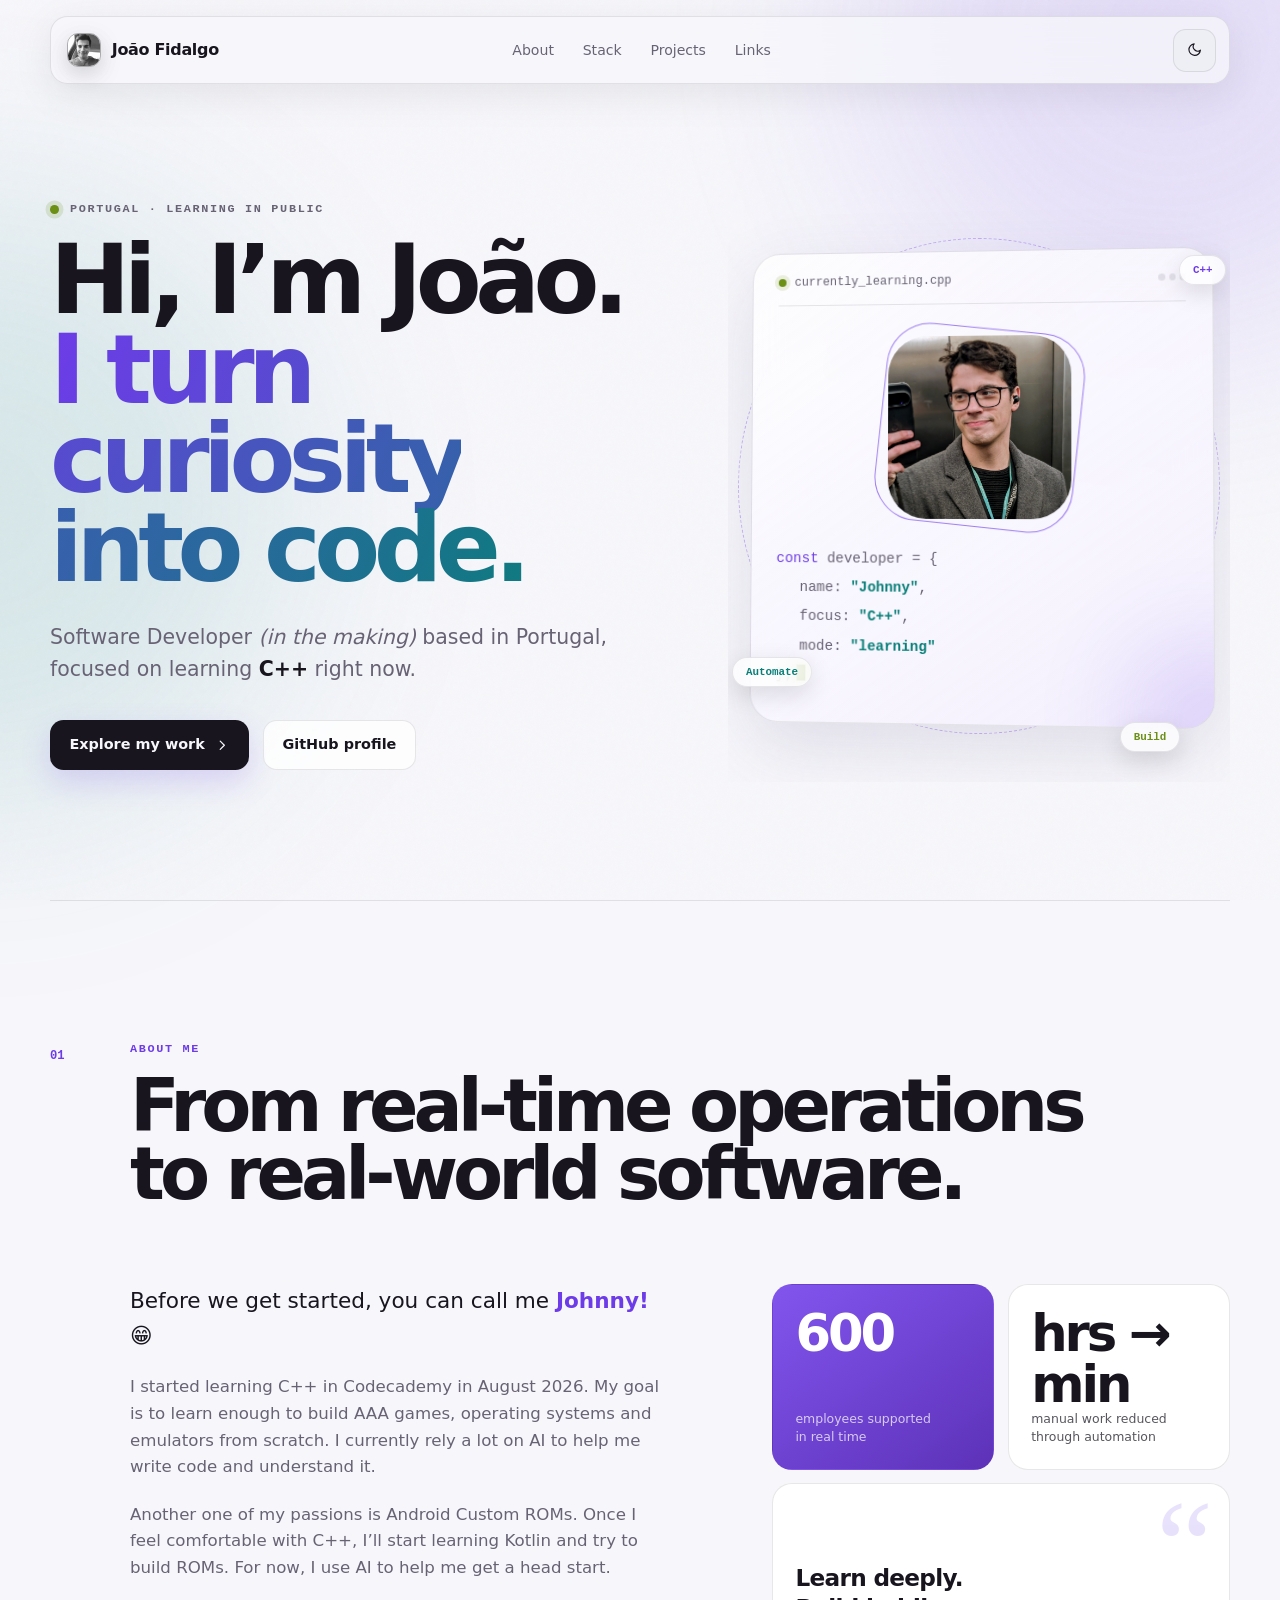
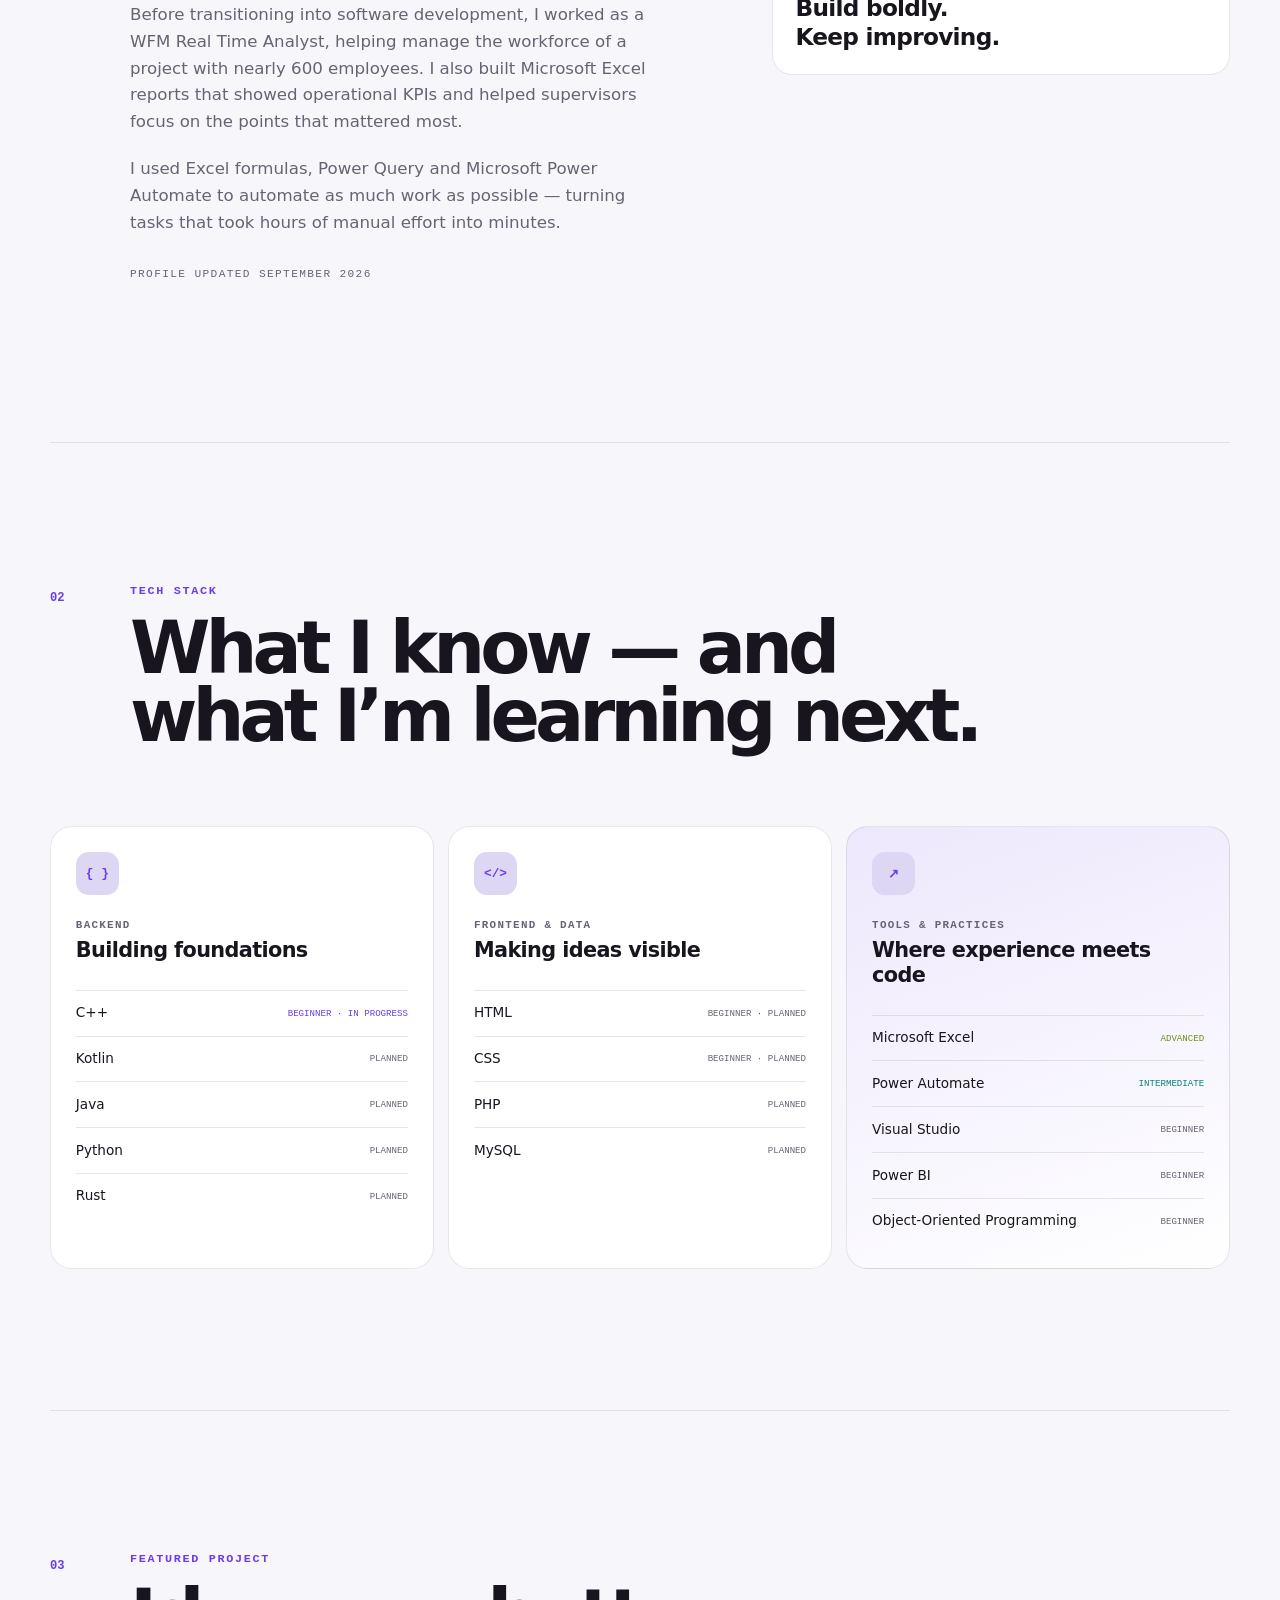
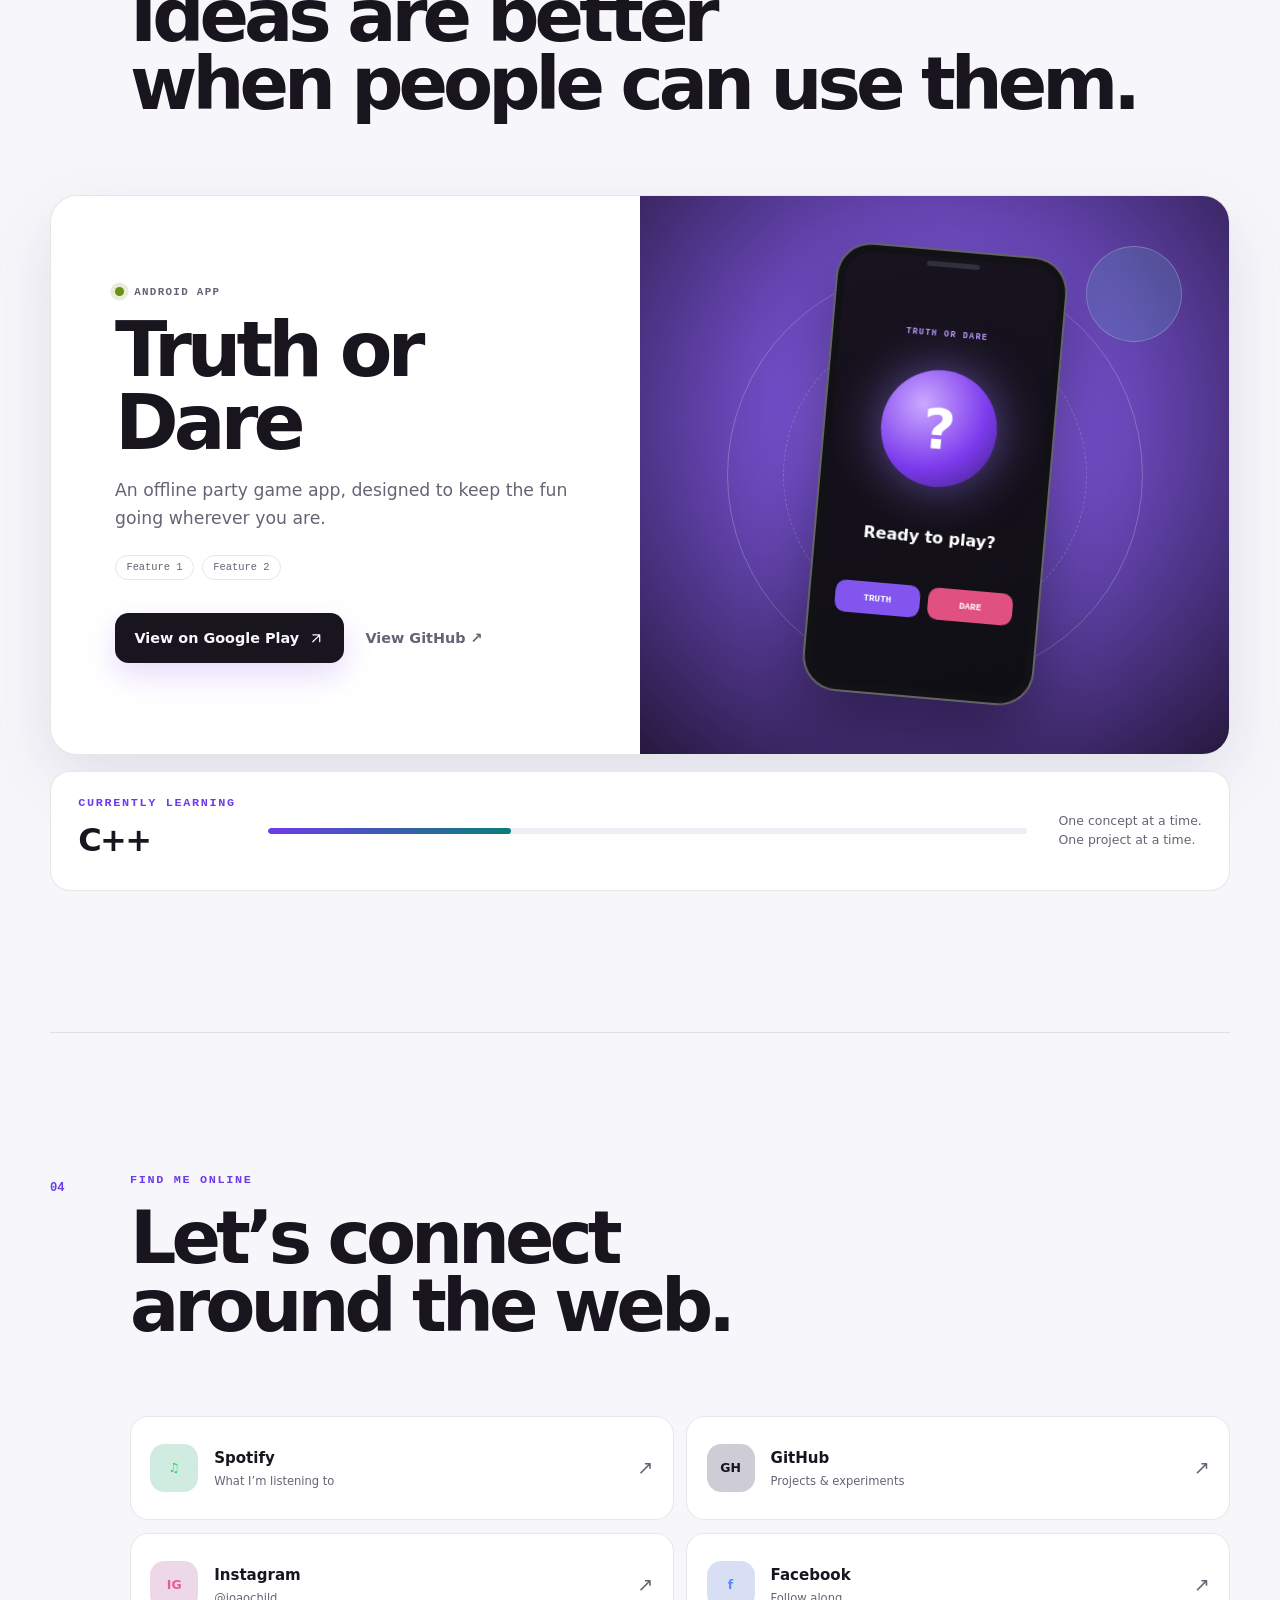
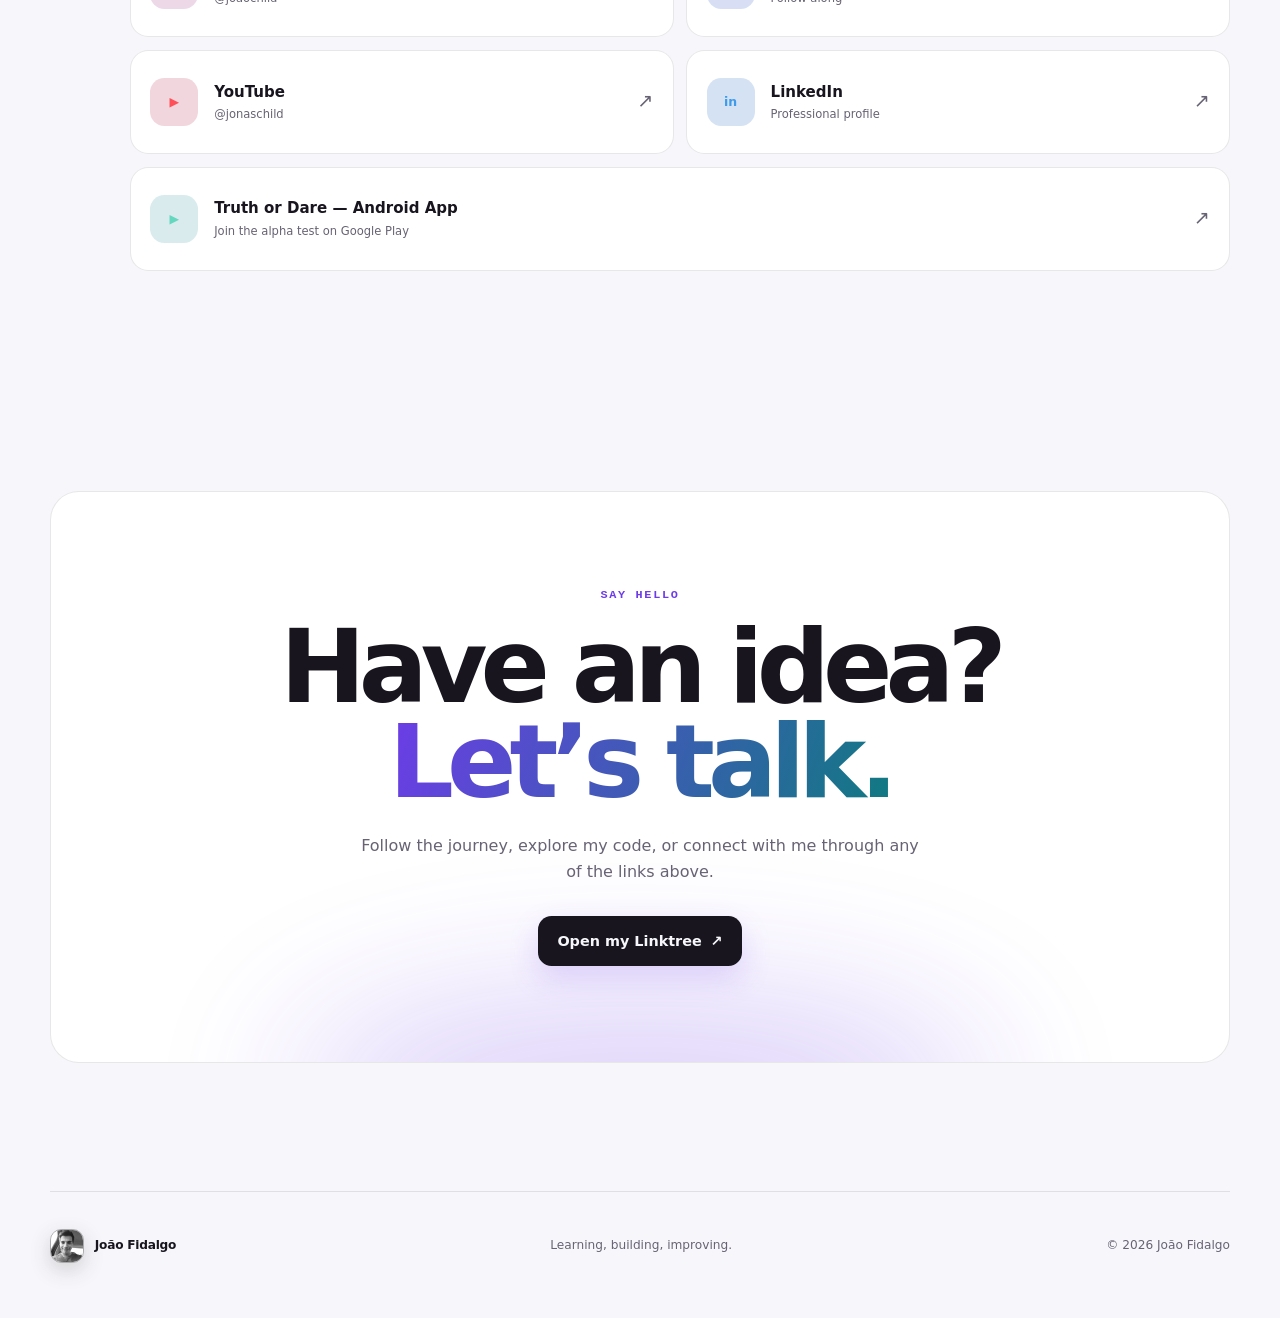
==== index.html @ 70b12945 "Compact mobile navigation and follow system theme" ====
<!doctype html>
<html lang="en" data-theme="dark">
  <head>
    <meta charset="UTF-8" />
    <meta name="viewport" content="width=device-width, initial-scale=1.0" />
    <meta
      name="description"
      content="João Fidalgo — software developer in the making, learning C++ and building useful things."
    />
    <meta name="theme-color" content="#09090b" />
    <meta name="google-site-verification" content="jlW7F2nG0PA_6Goma5nMSGPetw8M0CzWUiENeQ98ETY" />
    <title>João Fidalgo</title>
    <link rel="icon" type="image/png" href="website/assets/favicon-rounded.png" />
    <link rel="apple-touch-icon" href="website/assets/favicon-rounded.png" />
    <link rel="stylesheet" href="website/styles.css" />
    <script>
      (() => {
        const systemTheme = window.matchMedia("(prefers-color-scheme: light)").matches
          ? "light"
          : "dark";
        document.documentElement.dataset.theme = systemTheme;
      })();
    </script>
  </head>
  <body>
    <a class="skip-link" href="#main-content">Skip to content</a>
    <div class="ambient ambient-one" aria-hidden="true"></div>
    <div class="ambient ambient-two" aria-hidden="true"></div>
    <div class="noise" aria-hidden="true"></div>

    <header class="site-header">
      <a class="brand" href="#top" aria-label="João Fidalgo — home">
        <img class="brand-photo" src="website/assets/profile-bw.jpg" alt="" />
        <span class="brand-name">João Fidalgo</span>
      </a>

      <nav class="desktop-nav" aria-label="Primary navigation">
        <a href="#about">About</a>
        <a href="#stack">Stack</a>
        <a href="#projects">Projects</a>
        <a href="#links">Links</a>
      </nav>

      <button class="theme-toggle" type="button" aria-label="Switch to light mode" title="Change theme">
        <span class="sun" aria-hidden="true">
          <svg viewBox="0 0 24 24"><circle cx="12" cy="12" r="4"/><path d="M12 2v2m0 16v2M4.93 4.93l1.41 1.41m11.32 11.32 1.41 1.41M2 12h2m16 0h2M4.93 19.07l1.41-1.41M17.66 6.34l1.41-1.41"/></svg>
        </span>
        <span class="moon" aria-hidden="true">
          <svg viewBox="0 0 24 24"><path d="M21 12.8A9 9 0 1 1 11.2 3 7 7 0 0 0 21 12.8Z"/></svg>
        </span>
      </button>
    </header>

    <main id="main-content">
      <section class="hero" id="top">
        <div class="hero-copy reveal">
          <div class="eyebrow"><span></span> Portugal · Learning in public</div>
          <h1>
            Hi, I’m João.<br />
            <span class="gradient-text">I turn curiosity into code.</span>
          </h1>
          <p class="hero-lead">
            Software Developer <em>(in the making)</em> based in Portugal, focused on learning
            <strong>C++</strong> right now.
          </p>
          <div class="hero-actions">
            <a class="button primary" href="#projects">
              Explore my work
              <svg viewBox="0 0 24 24" aria-hidden="true"><path d="m9 18 6-6-6-6"/></svg>
            </a>
            <a class="button secondary" href="https://github.com/joaofidalgo1998" target="_blank" rel="noreferrer">
              GitHub profile
            </a>
          </div>
        </div>

        <div class="hero-visual reveal" aria-label="Developer profile card">
          <div class="orbit orbit-one" aria-hidden="true"></div>
          <div class="orbit orbit-two" aria-hidden="true"></div>
          <div class="profile-card">
            <div class="profile-card-top">
              <div class="status-dot"></div>
              <span>currently_learning.cpp</span>
              <div class="terminal-dots" aria-hidden="true"><i></i><i></i><i></i></div>
            </div>
            <div class="avatar-wrap">
              <img src="website/assets/profile-main.jpg" alt="João Fidalgo" />
              <span class="avatar-ring" aria-hidden="true"></span>
            </div>
            <p class="code-line"><span>const</span> developer = {</p>
            <p class="code-line indent">name: <strong>"Johnny"</strong>,</p>
            <p class="code-line indent">focus: <strong>"C++"</strong>,</p>
            <p class="code-line indent">mode: <strong>"learning"</strong></p>
            <p class="code-line">};<span class="caret"></span></p>
          </div>
          <div class="floating-tag tag-one">C++</div>
          <div class="floating-tag tag-two">Automate</div>
          <div class="floating-tag tag-three">Build</div>
        </div>
      </section>

      <section class="section about-section" id="about">
        <div class="section-heading reveal">
          <span class="section-number">01</span>
          <div>
            <p class="kicker">About me</p>
            <h2>From real-time operations<br />to real-world software.</h2>
          </div>
        </div>

        <div class="about-grid">
          <div class="about-copy reveal">
            <p class="intro">Before we get started, you can call me <strong>Johnny!</strong> 😁</p>
            <p>
              I started learning C++ in Codecademy in August 2026. My goal is to learn enough to
              build AAA games, operating systems and emulators from scratch. I currently rely a lot
              on AI to help me write code and understand it.
            </p>
            <p>
              Another one of my passions is Android Custom ROMs. Once I feel comfortable with C++,
              I’ll start learning Kotlin and try to build ROMs. For now, I use AI to help me get a
              head start.
            </p>
            <p>
              Before transitioning into software development, I worked as a WFM Real Time Analyst,
              helping manage the workforce of a project with nearly 600 employees. I also built
              Microsoft Excel reports that showed operational KPIs and helped supervisors focus on
              the points that mattered most.
            </p>
            <p>
              I used Excel formulas, Power Query and Microsoft Power Automate to automate as much
              work as possible — turning tasks that took hours of manual effort into minutes.
            </p>
            <p class="updated">Profile updated September 2026</p>
          </div>

          <div class="impact-panel reveal">
            <div class="impact-card accent-card">
              <span class="impact-value">600</span>
              <span class="impact-label">employees supported<br />in real time</span>
            </div>
            <div class="impact-card">
              <span class="impact-value">hrs → min</span>
              <span class="impact-label">manual work reduced<br />through automation</span>
            </div>
            <div class="quote-card">
              <span class="quote-mark">“</span>
              <p>Learn deeply.<br />Build boldly.<br />Keep improving.</p>
            </div>
          </div>
        </div>
      </section>

      <section class="section stack-section" id="stack">
        <div class="section-heading reveal">
          <span class="section-number">02</span>
          <div>
            <p class="kicker">Tech stack</p>
            <h2>What I know — and<br />what I’m learning next.</h2>
          </div>
        </div>

        <div class="stack-grid">
          <article class="stack-card reveal">
            <div class="stack-icon">{ }</div>
            <p class="stack-label">Backend</p>
            <h3>Building foundations</h3>
            <ul class="skill-list">
              <li><span>C++</span><small class="active">Beginner · In progress</small></li>
              <li><span>Kotlin</span><small>Planned</small></li>
              <li><span>Java</span><small>Planned</small></li>
              <li><span>Python</span><small>Planned</small></li>
              <li><span>Rust</span><small>Planned</small></li>
            </ul>
          </article>

          <article class="stack-card reveal">
            <div class="stack-icon">&lt;/&gt;</div>
            <p class="stack-label">Frontend & data</p>
            <h3>Making ideas visible</h3>
            <ul class="skill-list">
              <li><span>HTML</span><small>Beginner · Planned</small></li>
              <li><span>CSS</span><small>Beginner · Planned</small></li>
              <li><span>PHP</span><small>Planned</small></li>
              <li><span>MySQL</span><small>Planned</small></li>
            </ul>
          </article>

          <article class="stack-card reveal featured-stack">
            <div class="stack-icon">↗</div>
            <p class="stack-label">Tools & practices</p>
            <h3>Where experience meets code</h3>
            <ul class="skill-list">
              <li><span>Microsoft Excel</span><small class="advanced">Advanced</small></li>
              <li><span>Power Automate</span><small class="intermediate">Intermediate</small></li>
              <li><span>Visual Studio</span><small>Beginner</small></li>
              <li><span>Power BI</span><small>Beginner</small></li>
              <li><span>Object-Oriented Programming</span><small>Beginner</small></li>
            </ul>
          </article>
        </div>
      </section>

      <section class="section project-section" id="projects">
        <div class="section-heading reveal">
          <span class="section-number">03</span>
          <div>
            <p class="kicker">Featured project</p>
            <h2>Ideas are better<br />when people can use them.</h2>
          </div>
        </div>

        <article class="project-card reveal">
          <div class="project-copy">
            <div class="project-badge"><span></span> Android app</div>
            <h3>Truth or Dare</h3>
            <p class="project-description">An offline party game app, designed to keep the fun going wherever you are.</p>
            <ul class="project-features" aria-label="README feature placeholders">
              <li>Feature 1</li>
              <li>Feature 2</li>
            </ul>
            <div class="project-actions">
              <a class="button primary" href="https://play.google.com/store/apps/details?id=game.truthordare" target="_blank" rel="noreferrer">
                View on Google Play
                <svg viewBox="0 0 24 24" aria-hidden="true"><path d="M7 17 17 7M7 7h10v10"/></svg>
              </a>
              <a class="text-link" href="https://github.com/joaofidalgo1998" target="_blank" rel="noreferrer">View GitHub <span>↗</span></a>
            </div>
          </div>
          <div class="project-art" aria-hidden="true">
            <div class="phone">
              <div class="phone-speaker"></div>
              <div class="app-screen">
                <span class="mini-label">TRUTH OR DARE</span>
                <div class="game-orb">?</div>
                <p>Ready to play?</p>
                <div class="game-buttons"><i>TRUTH</i><i>DARE</i></div>
              </div>
            </div>
            <div class="shape shape-a"></div>
            <div class="shape shape-b"></div>
            <div class="shape shape-c"></div>
          </div>
        </article>

        <div class="learning-strip reveal">
          <div>
            <p class="kicker">Currently learning</p>
            <h3>C++</h3>
          </div>
          <div class="progress-track" aria-label="Learning journey in progress">
            <span></span>
          </div>
          <p>One concept at a time.<br />One project at a time.</p>
        </div>
      </section>

      <section class="section links-section" id="links">
        <div class="section-heading reveal">
          <span class="section-number">04</span>
          <div>
            <p class="kicker">Find me online</p>
            <h2>Let’s connect<br />around the web.</h2>
          </div>
        </div>

        <div class="links-grid">
          <a class="social-link spotify reveal" href="https://open.spotify.com/user/7u4cq5x7p428c4udt9wg0awwo?si=384454f782e24566" target="_blank" rel="noreferrer">
            <span class="social-icon">♫</span><span><strong>Spotify</strong><small>What I’m listening to</small></span><i>↗</i>
          </a>
          <a class="social-link github reveal" href="https://github.com/joaofidalgo1998" target="_blank" rel="noreferrer">
            <span class="social-icon">GH</span><span><strong>GitHub</strong><small>Projects & experiments</small></span><i>↗</i>
          </a>
          <a class="social-link instagram reveal" href="https://instagram.com/joaochild" target="_blank" rel="noreferrer">
            <span class="social-icon">IG</span><span><strong>Instagram</strong><small>@joaochild</small></span><i>↗</i>
          </a>
          <a class="social-link facebook reveal" href="https://facebook.com/joaochiId/" target="_blank" rel="noreferrer">
            <span class="social-icon">f</span><span><strong>Facebook</strong><small>Follow along</small></span><i>↗</i>
          </a>
          <a class="social-link youtube reveal" href="https://youtube.com/@jonaschild?sub_confirmation=1" target="_blank" rel="noreferrer">
            <span class="social-icon">▶</span><span><strong>YouTube</strong><small>@jonaschild</small></span><i>↗</i>
          </a>
          <a class="social-link linkedin reveal" href="https://linkedin.com/in/joaofidalgo1998" target="_blank" rel="noreferrer">
            <span class="social-icon">in</span><span><strong>LinkedIn</strong><small>Professional profile</small></span><i>↗</i>
          </a>
          <a class="social-link playstore reveal wide" href="https://play.google.com/apps/testing/game.truthordare" target="_blank" rel="noreferrer">
            <span class="social-icon">▶</span><span><strong>Truth or Dare — Android App</strong><small>Join the alpha test on Google Play</small></span><i>↗</i>
          </a>
        </div>
      </section>

      <section class="closing-section">
        <div class="closing-card reveal">
          <p class="kicker">Say hello</p>
          <h2>Have an idea?<br /><span class="gradient-text">Let’s talk.</span></h2>
          <p>Follow the journey, explore my code, or connect with me through any of the links above.</p>
          <a class="button primary" href="https://linktr.ee/joao.fidalgo" target="_blank" rel="noreferrer">Open my Linktree <span>↗</span></a>
        </div>
      </section>
    </main>

    <footer>
      <a class="brand footer-brand" href="#top">
        <img class="brand-photo" src="website/assets/profile-bw.jpg" alt="" />
        <span class="brand-name">João Fidalgo</span>
      </a>
      <p>Learning, building, improving.</p>
      <p>© <span id="year"></span> João Fidalgo</p>
    </footer>

    <script src="website/script.js"></script>
  </body>
</html>
---- website/styles.css ----
:root {
  color-scheme: dark;
  --bg: #09090b;
  --bg-raised: rgba(21, 21, 26, 0.74);
  --surface: #141419;
  --surface-strong: #1b1b22;
  --text: #f5f3ff;
  --muted: #a7a3b6;
  --line: rgba(255, 255, 255, 0.1);
  --purple: #9b7cff;
  --violet: #7c3aed;
  --cyan: #5eead4;
  --lime: #c7f36b;
  --shadow: 0 24px 70px rgba(0, 0, 0, 0.35);
  --header: rgba(9, 9, 11, 0.76);
}

[data-theme="light"] {
  color-scheme: light;
  --bg: #f7f7fb;
  --bg-raised: rgba(255, 255, 255, 0.78);
  --surface: #ffffff;
  --surface-strong: #eeeef5;
  --text: #18151f;
  --muted: #686374;
  --line: rgba(24, 21, 31, 0.1);
  --purple: #6d3ce8;
  --violet: #8255ee;
  --cyan: #087f78;
  --lime: #6c8f16;
  --shadow: 0 24px 70px rgba(70, 54, 110, 0.13);
  --header: rgba(247, 247, 251, 0.78);
}

* { box-sizing: border-box; }
html {
  width: 100%;
  max-width: 100%;
  overflow-x: hidden;
  overflow-x: clip;
  scroll-behavior: smooth;
  scroll-padding-top: 100px;
}
body {
  margin: 0;
  min-width: 280px;
  width: 100%;
  max-width: 100%;
  overflow-x: hidden;
  overflow-x: clip;
  position: relative;
  background: var(--bg);
  color: var(--text);
  font-family: Inter, ui-sans-serif, system-ui, -apple-system, BlinkMacSystemFont, "Segoe UI", sans-serif;
  line-height: 1.6;
  transition: background-color 300ms ease, color 300ms ease;
}

a { color: inherit; text-decoration: none; }
button, a { -webkit-tap-highlight-color: transparent; }
img { max-width: 100%; display: block; }
svg { width: 1.15em; fill: none; stroke: currentColor; stroke-width: 1.8; stroke-linecap: round; stroke-linejoin: round; }

.skip-link {
  position: fixed;
  z-index: 1000;
  left: 1rem;
  top: 1rem;
  transform: translateY(-160%);
  padding: .75rem 1rem;
  border-radius: .65rem;
  background: var(--text);
  color: var(--bg);
}
.skip-link:focus { transform: translateY(0); }

.noise {
  position: fixed;
  inset: 0;
  pointer-events: none;
  opacity: .025;
  z-index: -1;
  background-image: url("data:image/svg+xml,%3Csvg viewBox='0 0 180 180' xmlns='http://www.w3.org/2000/svg'%3E%3Cfilter id='n'%3E%3CfeTurbulence type='fractalNoise' baseFrequency='.9' numOctaves='4' stitchTiles='stitch'/%3E%3C/filter%3E%3Crect width='100%25' height='100%25' filter='url(%23n)' opacity='.9'/%3E%3C/svg%3E");
}

.ambient {
  position: fixed;
  z-index: -2;
  width: 38rem;
  height: 38rem;
  border-radius: 999px;
  filter: blur(115px);
  opacity: .13;
  pointer-events: none;
}
.ambient-one { top: -17rem; right: -12rem; background: var(--purple); }
.ambient-two { bottom: 10%; left: -20rem; background: var(--cyan); }

.site-header {
  position: fixed;
  z-index: 100;
  top: 1rem;
  left: 50%;
  width: min(calc(100% - 2rem), 1180px);
  transform: translateX(-50%);
  display: grid;
  grid-template-columns: 1fr auto 1fr;
  align-items: center;
  gap: 2rem;
  padding: .72rem .8rem .72rem 1rem;
  border: 1px solid var(--line);
  border-radius: 1.1rem;
  background: var(--header);
  box-shadow: 0 10px 40px rgba(0, 0, 0, .08);
  backdrop-filter: blur(18px);
  -webkit-backdrop-filter: blur(18px);
}

.brand { display: inline-flex; align-items: center; gap: .7rem; width: max-content; font-weight: 720; letter-spacing: -.02em; }
.brand-photo {
  display: block;
  width: 2.1rem;
  height: 2.1rem;
  flex: 0 0 auto;
  border: 1px solid color-mix(in srgb, var(--purple) 36%, var(--line));
  border-radius: .7rem;
  object-fit: cover;
  object-position: 50% 38%;
  filter: grayscale(1) contrast(1.06);
  box-shadow: 0 7px 20px rgba(124, 58, 237, .22);
}
.desktop-nav { display: flex; align-items: center; gap: .2rem; }
.desktop-nav a { padding: .55rem .8rem; color: var(--muted); font-size: .88rem; border-radius: .65rem; transition: 180ms ease; }
.desktop-nav a:hover, .desktop-nav a:focus-visible { color: var(--text); background: var(--surface-strong); outline: none; }

.theme-toggle {
  justify-self: end;
  position: relative;
  display: grid;
  width: 2.7rem;
  height: 2.7rem;
  padding: 0;
  place-items: center;
  overflow: hidden;
  border: 1px solid var(--line);
  border-radius: .8rem;
  background: var(--surface-strong);
  color: var(--text);
  cursor: pointer;
  transition: transform 180ms ease, background-color 250ms ease;
}
.theme-toggle:hover { transform: rotate(5deg) scale(1.04); }
.theme-toggle:focus-visible { outline: 3px solid color-mix(in srgb, var(--purple) 45%, transparent); outline-offset: 2px; }
.theme-toggle span { position: absolute; display: grid; place-items: center; transition: transform 380ms cubic-bezier(.2,.8,.2,1), opacity 250ms ease; }
.theme-toggle .sun { transform: translateY(0) rotate(0); opacity: 1; }
.theme-toggle .moon { transform: translateY(180%) rotate(-35deg); opacity: 0; }
[data-theme="light"] .theme-toggle .sun { transform: translateY(-180%) rotate(35deg); opacity: 0; }
[data-theme="light"] .theme-toggle .moon { transform: translateY(0) rotate(0); opacity: 1; }

main, footer { width: min(calc(100% - 2.25rem), 1180px); max-width: 100%; margin-inline: auto; }
.hero > *, .about-grid > *, .stack-grid > *, .project-card > *, .links-grid > * { min-width: 0; }
.hero {
  min-height: 100svh;
  display: grid;
  grid-template-columns: 1.08fr .92fr;
  align-items: center;
  gap: clamp(3rem, 7vw, 7rem);
  padding: 9.5rem 0 5rem;
}
.eyebrow, .kicker { text-transform: uppercase; font: 700 .74rem/1.2 ui-monospace, SFMono-Regular, Menlo, monospace; letter-spacing: .14em; }
.eyebrow { display: flex; align-items: center; gap: .7rem; color: var(--muted); margin-bottom: 1.25rem; }
.eyebrow span, .project-badge span { width: .55rem; height: .55rem; border-radius: 50%; background: var(--lime); box-shadow: 0 0 0 .28rem color-mix(in srgb, var(--lime) 16%, transparent); }
.hero h1, .section-heading h2, .closing-card h2 { margin: 0; font-size: clamp(3.2rem, 7.5vw, 6.8rem); line-height: .93; letter-spacing: -.068em; }
.gradient-text { background: linear-gradient(110deg, var(--purple), var(--cyan) 60%, var(--lime)); background-size: 180% 180%; -webkit-background-clip: text; background-clip: text; color: transparent; animation: gradient-shift 7s ease infinite; }
.hero-lead { max-width: 39rem; margin: 1.7rem 0 0; color: var(--muted); font-size: clamp(1.05rem, 1.6vw, 1.28rem); }
.hero-lead strong { color: var(--text); }
.hero-actions, .project-actions { display: flex; flex-wrap: wrap; align-items: center; gap: .85rem; margin-top: 2.1rem; }
.button { min-height: 3rem; display: inline-flex; align-items: center; justify-content: center; gap: .55rem; padding: .78rem 1.15rem; border: 1px solid transparent; border-radius: .85rem; font-weight: 720; font-size: .9rem; transition: transform 180ms ease, box-shadow 180ms ease, background-color 180ms ease; }
.button:hover { transform: translateY(-2px); }
.button.primary { background: var(--text); color: var(--bg); box-shadow: 0 12px 30px color-mix(in srgb, var(--purple) 18%, transparent); }
.button.secondary { background: var(--bg-raised); border-color: var(--line); }
.button:focus-visible, .social-link:focus-visible, .text-link:focus-visible { outline: 3px solid color-mix(in srgb, var(--purple) 48%, transparent); outline-offset: 3px; }

.hero-visual { position: relative; width: 100%; max-width: 100%; min-height: 37rem; display: grid; place-items: center; overflow: hidden; overflow: clip; perspective: 1000px; }
.profile-card { position: relative; z-index: 2; width: min(100%, 29rem); padding: 1.35rem 1.6rem 1.8rem; overflow: hidden; border: 1px solid var(--line); border-radius: 1.8rem; background: linear-gradient(145deg, var(--bg-raised), color-mix(in srgb, var(--surface) 92%, var(--purple) 8%)); box-shadow: var(--shadow); backdrop-filter: blur(18px); transform: rotateY(-4deg) rotateX(1.5deg); transition: transform 400ms ease; }
.hero-visual:hover .profile-card { transform: rotateY(0) rotateX(0) translateY(-5px); }
.profile-card::after { content: ""; position: absolute; width: 9rem; height: 9rem; right: -4rem; bottom: -4rem; border-radius: 50%; background: var(--purple); filter: blur(50px); opacity: .2; }
.profile-card-top { display: flex; align-items: center; gap: .55rem; padding-bottom: 1.05rem; border-bottom: 1px solid var(--line); color: var(--muted); font: .76rem ui-monospace, SFMono-Regular, Menlo, monospace; }
.status-dot { width: .5rem; height: .5rem; border-radius: 50%; background: var(--lime); box-shadow: 0 0 0 4px color-mix(in srgb, var(--lime) 14%, transparent); }
.terminal-dots { margin-left: auto; display: flex; gap: .25rem; }
.terminal-dots i { width: .4rem; height: .4rem; border-radius: 50%; background: var(--line); }
.avatar-wrap { position: relative; width: 11.5rem; margin: 2rem auto 1.8rem; }
.avatar-wrap img { width: 11.5rem; height: 11.5rem; border-radius: 2.45rem; object-fit: cover; object-position: 51% 31%; filter: saturate(.92) contrast(1.03); }
.avatar-ring { position: absolute; inset: -.5rem; border: 1px solid color-mix(in srgb, var(--purple) 65%, transparent); border-radius: 2.75rem; transform: rotate(6deg); }
.code-line { position: relative; z-index: 1; margin: .38rem 0; color: var(--muted); font: .9rem/1.6 ui-monospace, SFMono-Regular, Menlo, monospace; }
.code-line span { color: var(--purple); }
.code-line strong { color: var(--cyan); font-weight: 600; }
.code-line.indent { padding-left: 1.5rem; }
.caret { display: inline-block; width: .55rem; height: 1rem; margin-left: .25rem; vertical-align: -.16rem; background: var(--lime); animation: blink 1.1s steps(2) infinite; }
.orbit { position: absolute; border: 1px dashed color-mix(in srgb, var(--purple) 35%, transparent); border-radius: 50%; animation: spin 22s linear infinite; }
.orbit-one { width: 31rem; height: 31rem; max-width: 96%; }
.orbit-two { width: 23.5rem; height: 23.5rem; max-width: 76%; animation-direction: reverse; animation-duration: 16s; border-color: color-mix(in srgb, var(--cyan) 33%, transparent); }
.floating-tag { position: absolute; z-index: 3; padding: .5rem .78rem; border: 1px solid var(--line); border-radius: 999px; background: var(--bg-raised); box-shadow: 0 8px 25px rgba(0,0,0,.12); backdrop-filter: blur(12px); color: var(--muted); font: 700 .68rem ui-monospace, SFMono-Regular, Menlo, monospace; animation: float 5s ease-in-out infinite; }
.tag-one { top: 11%; right: .25rem; color: var(--purple); }
.tag-two { bottom: 16%; left: .25rem; animation-delay: -1.8s; color: var(--cyan); }
.tag-three { bottom: 5%; right: 10%; animation-delay: -3.2s; color: var(--lime); }

.section { padding: clamp(6rem, 11vw, 10rem) 0; border-top: 1px solid var(--line); }
.section-heading { display: grid; grid-template-columns: 4rem 1fr; gap: 1rem; margin-bottom: clamp(3rem, 6vw, 5rem); }
.section-number { color: var(--purple); font: 700 .76rem ui-monospace, SFMono-Regular, Menlo, monospace; padding-top: .45rem; }
.kicker { margin: 0 0 1rem; color: var(--purple); }
.section-heading h2 { font-size: clamp(2.7rem, 5.7vw, 5.4rem); }
.about-grid { display: grid; grid-template-columns: 1.15fr .85fr; gap: clamp(3rem, 8vw, 7rem); }
.about-copy { padding-left: 5rem; }
.about-copy p { margin: 0 0 1.3rem; color: var(--muted); font-size: 1.04rem; }
.about-copy .intro { color: var(--text); font-size: 1.35rem; }
.about-copy strong { color: var(--purple); }
.about-copy .updated { margin-top: 2rem; color: var(--muted); font: .7rem ui-monospace, SFMono-Regular, Menlo, monospace; text-transform: uppercase; letter-spacing: .12em; }
.impact-panel { display: grid; grid-template-columns: 1fr 1fr; align-content: start; gap: .85rem; }
.impact-card, .quote-card { min-height: 11rem; padding: 1.4rem; border: 1px solid var(--line); border-radius: 1.25rem; background: var(--surface); }
.impact-card { display: flex; flex-direction: column; justify-content: space-between; }
.impact-card.accent-card { background: linear-gradient(145deg, var(--violet), #5d32b8); color: white; border-color: transparent; }
.impact-value { font-size: clamp(2rem, 4vw, 3.5rem); line-height: 1; font-weight: 800; letter-spacing: -.06em; }
.impact-label { font-size: .78rem; line-height: 1.45; opacity: .72; }
.quote-card { grid-column: 1 / -1; min-height: 12rem; position: relative; overflow: hidden; display: flex; align-items: flex-end; }
.quote-mark { position: absolute; right: 1rem; top: -.8rem; font: 8rem Georgia, serif; color: var(--purple); opacity: .15; }
.quote-card p { margin: 0; font-size: 1.45rem; line-height: 1.28; font-weight: 720; letter-spacing: -.03em; }

.stack-grid { display: grid; grid-template-columns: repeat(3, 1fr); gap: .9rem; }
.stack-card { padding: 1.55rem; border: 1px solid var(--line); border-radius: 1.35rem; background: var(--surface); transition: transform 220ms ease, border-color 220ms ease; }
.stack-card:hover { transform: translateY(-6px); border-color: color-mix(in srgb, var(--purple) 60%, var(--line)); }
.stack-icon { display: grid; place-items: center; width: 2.7rem; height: 2.7rem; margin-bottom: 1.5rem; border-radius: .8rem; background: color-mix(in srgb, var(--purple) 13%, var(--surface-strong)); color: var(--purple); font: 800 .8rem ui-monospace, SFMono-Regular, Menlo, monospace; }
.stack-label { margin: 0 0 .4rem; color: var(--muted); font: 700 .68rem ui-monospace, SFMono-Regular, Menlo, monospace; text-transform: uppercase; letter-spacing: .12em; }
.stack-card h3 { margin: 0 0 1.7rem; font-size: 1.3rem; line-height: 1.2; letter-spacing: -.03em; }
.skill-list { list-style: none; padding: 0; margin: 0; }
.skill-list li { display: flex; justify-content: space-between; align-items: center; gap: .7rem; padding: .72rem 0; border-top: 1px solid var(--line); }
.skill-list span { font-size: .85rem; }
.skill-list small { color: var(--muted); font: .57rem ui-monospace, SFMono-Regular, Menlo, monospace; text-transform: uppercase; text-align: right; }
.skill-list small.active { color: var(--purple); }
.skill-list small.advanced { color: var(--lime); }
.skill-list small.intermediate { color: var(--cyan); }
.featured-stack { background: linear-gradient(160deg, color-mix(in srgb, var(--surface) 88%, var(--purple) 12%), var(--surface)); }

.project-card { display: grid; grid-template-columns: 1fr 1fr; min-height: 35rem; overflow: hidden; border: 1px solid var(--line); border-radius: 1.7rem; background: var(--surface); box-shadow: var(--shadow); }
.project-copy { padding: clamp(2rem, 5vw, 4.5rem); align-self: center; }
.project-badge { display: flex; align-items: center; gap: .65rem; color: var(--muted); font: 700 .68rem ui-monospace, SFMono-Regular, Menlo, monospace; text-transform: uppercase; letter-spacing: .12em; }
.project-copy h3 { margin: 1rem 0; font-size: clamp(3rem, 6vw, 5.4rem); line-height: .95; letter-spacing: -.065em; }
.project-description { max-width: 31rem; color: var(--muted); font-size: 1.08rem; }
.project-features { display: flex; gap: .5rem; list-style: none; padding: 0; margin: 1.4rem 0 0; }
.project-features li { padding: .35rem .65rem; border: 1px solid var(--line); border-radius: 999px; color: var(--muted); font: .65rem ui-monospace, SFMono-Regular, Menlo, monospace; }
.text-link { color: var(--muted); font-size: .9rem; font-weight: 700; padding: .5rem; }
.text-link:hover { color: var(--text); }
.project-art { position: relative; display: grid; place-items: center; overflow: hidden; min-height: 34rem; background: radial-gradient(circle at 50% 40%, #a879ff 0, #7550cf 33%, #26183e 100%); }
.phone { position: relative; z-index: 2; width: 14.5rem; padding: .45rem; border: 2px solid rgba(255,255,255,.35); border-radius: 2.2rem; background: #111116; transform: rotate(5deg); box-shadow: 0 35px 70px rgba(0,0,0,.45); animation: phone-float 6s ease-in-out infinite; }
.phone-speaker { position: absolute; z-index: 3; left: 50%; top: .7rem; width: 3.3rem; height: .28rem; border-radius: 999px; background: #31313b; transform: translateX(-50%); }
.app-screen { min-height: 27rem; display: flex; flex-direction: column; align-items: center; justify-content: center; padding: 2rem 1.1rem; border-radius: 1.8rem; background: linear-gradient(165deg, #18131f, #100e15); color: white; text-align: center; }
.mini-label { color: #bd9aff; font: 700 .52rem ui-monospace, SFMono-Regular, Menlo, monospace; letter-spacing: .16em; }
.game-orb { display: grid; width: 7.3rem; height: 7.3rem; margin: 2rem 0 1.4rem; place-items: center; border-radius: 50%; background: radial-gradient(circle at 35% 30%, #caa9ff, #7c3aed 58%, #3c1e76); box-shadow: 0 0 50px rgba(155,124,255,.55); font-size: 3.5rem; font-weight: 900; }
.app-screen p { font-size: 1rem; font-weight: 700; }
.game-buttons { display: grid; grid-template-columns: 1fr 1fr; gap: .5rem; width: 100%; margin-top: 1.25rem; }
.game-buttons i { padding: .68rem .2rem; border-radius: .65rem; font: 700 .58rem ui-monospace, SFMono-Regular, Menlo, monospace; font-style: normal; background: #8255ee; }
.game-buttons i:last-child { background: #e05080; }
.shape { position: absolute; border-radius: 50%; border: 1px solid rgba(255,255,255,.22); }
.shape-a { width: 26rem; height: 26rem; }
.shape-b { width: 19rem; height: 19rem; border-style: dashed; animation: spin 20s linear infinite; }
.shape-c { width: 6rem; height: 6rem; right: 8%; top: 9%; background: rgba(94,234,212,.14); backdrop-filter: blur(10px); }
.learning-strip { display: grid; grid-template-columns: auto 1fr auto; align-items: center; gap: 2rem; margin-top: 1rem; padding: 1.5rem 1.7rem; border: 1px solid var(--line); border-radius: 1.25rem; background: var(--surface); }
.learning-strip .kicker { margin-bottom: .3rem; }
.learning-strip h3 { margin: 0; font-size: 2rem; letter-spacing: -.05em; }
.learning-strip > p { color: var(--muted); font-size: .78rem; line-height: 1.5; }
.progress-track { height: .38rem; overflow: hidden; border-radius: 99px; background: var(--surface-strong); }
.progress-track span { display: block; width: 32%; height: 100%; border-radius: inherit; background: linear-gradient(90deg, var(--purple), var(--cyan)); animation: progress-glow 3s ease-in-out infinite; }

.links-grid { display: grid; grid-template-columns: repeat(2, 1fr); gap: .8rem; padding-left: 5rem; }
.social-link { display: grid; grid-template-columns: auto 1fr auto; align-items: center; gap: 1rem; min-height: 6.5rem; padding: 1rem 1.2rem; border: 1px solid var(--line); border-radius: 1.15rem; background: var(--surface); transition: transform 200ms ease, border-color 200ms ease, box-shadow 200ms ease; }
.social-link:hover { transform: translateY(-4px); border-color: var(--brand-color, var(--purple)); box-shadow: 0 15px 35px color-mix(in srgb, var(--brand-color, var(--purple)) 12%, transparent); }
.social-icon { display: grid; width: 3rem; height: 3rem; place-items: center; border-radius: .9rem; background: color-mix(in srgb, var(--brand-color, var(--purple)) 15%, var(--surface-strong)); color: var(--brand-color, var(--purple)); font-weight: 850; font-size: .78rem; }
.social-link strong, .social-link small { display: block; }
.social-link strong { font-size: .94rem; }
.social-link small { margin-top: .1rem; color: var(--muted); font-size: .72rem; }
.social-link > i { color: var(--muted); font-style: normal; font-size: 1.2rem; transition: transform 180ms ease; }
.social-link:hover > i { transform: translate(3px, -3px); }
.spotify { --brand-color: #25d865; }
.github { --brand-color: var(--text); }
.instagram { --brand-color: #e85b9c; }
.facebook { --brand-color: #5b8def; }
.youtube { --brand-color: #ff4f58; }
.linkedin { --brand-color: #3f9bea; }
.playstore { --brand-color: #64d7bf; }
.social-link.wide { grid-column: 1 / -1; }

.closing-section { padding: 5rem 0 8rem; }
.closing-card { position: relative; overflow: hidden; padding: clamp(2rem, 8vw, 6rem); border: 1px solid var(--line); border-radius: 1.8rem; background: var(--surface); text-align: center; }
.closing-card::before { content: ""; position: absolute; inset: auto 20% -8rem; height: 12rem; border-radius: 50%; background: var(--purple); filter: blur(80px); opacity: .24; }
.closing-card > * { position: relative; }
.closing-card h2 { font-size: clamp(3.5rem, 8vw, 7rem); }
.closing-card > p:not(.kicker) { max-width: 36rem; margin: 1.5rem auto 2rem; color: var(--muted); }

footer { display: flex; justify-content: space-between; align-items: center; gap: 1.5rem; padding: 2rem 0 3rem; border-top: 1px solid var(--line); color: var(--muted); font-size: .76rem; }
.footer-brand { color: var(--text); }

.reveal { opacity: 0; transform: translateY(24px); transition: opacity 700ms ease, transform 700ms cubic-bezier(.2,.7,.2,1); }
.reveal.in-view { opacity: 1; transform: translateY(0); }
.stack-grid .reveal:nth-child(2), .links-grid .reveal:nth-child(even) { transition-delay: 80ms; }
.stack-grid .reveal:nth-child(3) { transition-delay: 160ms; }

@keyframes spin { to { transform: rotate(360deg); } }
@keyframes float { 0%,100% { transform: translateY(0); } 50% { transform: translateY(-10px); } }
@keyframes phone-float { 0%,100% { transform: rotate(5deg) translateY(0); } 50% { transform: rotate(3deg) translateY(-10px); } }
@keyframes blink { 50% { opacity: 0; } }
@keyframes gradient-shift { 0%,100% { background-position: 0% 50%; } 50% { background-position: 100% 50%; } }
@keyframes progress-glow { 0%,100% { filter: brightness(1); } 50% { filter: brightness(1.35); } }

@media (max-width: 900px) {
  .hero { grid-template-columns: 1fr; padding-top: 10rem; }
  .hero-copy { max-width: 47rem; }
  .hero-visual { min-height: 38rem; }
  .about-grid { grid-template-columns: 1fr; }
  .about-copy, .links-grid { padding-left: 0; }
  .impact-panel { max-width: 42rem; }
  .stack-grid { grid-template-columns: 1fr 1fr; }
  .featured-stack { grid-column: 1 / -1; }
  .project-card { grid-template-columns: 1fr; }
  .project-art { min-height: 32rem; }
}

@media (max-width: 680px) {
  main, footer { width: min(calc(100% - 1.25rem), 1180px); }
  .site-header {
    top: max(.6rem, env(safe-area-inset-top));
    left: max(.625rem, env(safe-area-inset-left));
    right: max(.625rem, env(safe-area-inset-right));
    width: auto;
    max-width: none;
    transform: none;
    grid-template-columns: minmax(0, 1fr) auto;
    grid-template-areas:
      "brand toggle"
      "nav nav";
    gap: .55rem;
    padding: .65rem;
  }
  .brand { grid-area: brand; }
  .desktop-nav {
    grid-area: nav;
    display: grid;
    grid-template-columns: repeat(4, minmax(0, 1fr));
    width: 100%;
    gap: .2rem;
    padding-top: .45rem;
    border-top: 1px solid var(--line);
  }
  .desktop-nav a { min-width: 0; padding: .48rem .1rem; font-size: .69rem; text-align: center; }
  .brand-name { overflow: hidden; font-size: .88rem; text-overflow: ellipsis; white-space: nowrap; }
  .brand-photo { width: 2.35rem; height: 2.35rem; border-radius: .72rem; }
  .theme-toggle { grid-area: toggle; width: 2.55rem; height: 2.55rem; }
  .hero { padding-top: 8.5rem; gap: 1.5rem; }
  .hero h1 { font-size: clamp(3.05rem, 15vw, 4.8rem); }
  .hero-actions .button { flex: 1 1 10rem; }
  .hero-visual { min-height: 37rem; }
  .profile-card { width: min(94%, 28rem); padding: 1.15rem 1.15rem 1.5rem; }
  .avatar-wrap { width: 10rem; margin-top: 1.7rem; }
  .avatar-wrap img { width: 10rem; height: 10rem; border-radius: 2.1rem; }
  .avatar-ring { border-radius: 2.4rem; }
  .orbit-one { width: 25rem; height: 25rem; }
  .orbit-two { width: 18rem; height: 18rem; }
  .tag-one { right: .1rem; }
  .tag-two { left: .1rem; }
  .section { padding: 5rem 0; }
  .section-heading { grid-template-columns: 2.25rem 1fr; }
  .section-heading h2 { font-size: clamp(2.55rem, 12vw, 4rem); }
  .stack-grid, .links-grid { grid-template-columns: 1fr; }
  .featured-stack, .social-link.wide { grid-column: auto; }
  .impact-panel { grid-template-columns: 1fr; }
  .quote-card { grid-column: auto; }
  .project-card { border-radius: 1.3rem; }
  .project-copy { padding: 2rem 1.25rem; }
  .project-copy h3 { font-size: 3.5rem; }
  .project-actions .button { width: 100%; }
  .project-actions .text-link { margin-inline: auto; }
  .project-art { min-height: 30rem; }
  .phone { width: 13rem; }
  .app-screen { min-height: 25rem; }
  .learning-strip { grid-template-columns: 1fr; gap: 1rem; }
  .learning-strip > p { margin: 0; }
  .links-grid { gap: .65rem; }
  .social-link { min-height: 5.7rem; }
  footer { flex-direction: column; text-align: center; }
}

@media (max-width: 360px) {
  .desktop-nav a { font-size: .62rem; }
  .hero h1 { font-size: clamp(2.75rem, 14vw, 3.4rem); }
  .hero-actions { flex-direction: column; align-items: stretch; }
  .hero-actions .button { width: 100%; }
  .floating-tag { display: none; }
}

@media (prefers-reduced-motion: reduce) {
  html { scroll-behavior: auto; }
  *, *::before, *::after { animation-duration: .01ms !important; animation-iteration-count: 1 !important; transition-duration: .01ms !important; }
  .reveal { opacity: 1; transform: none; }
}
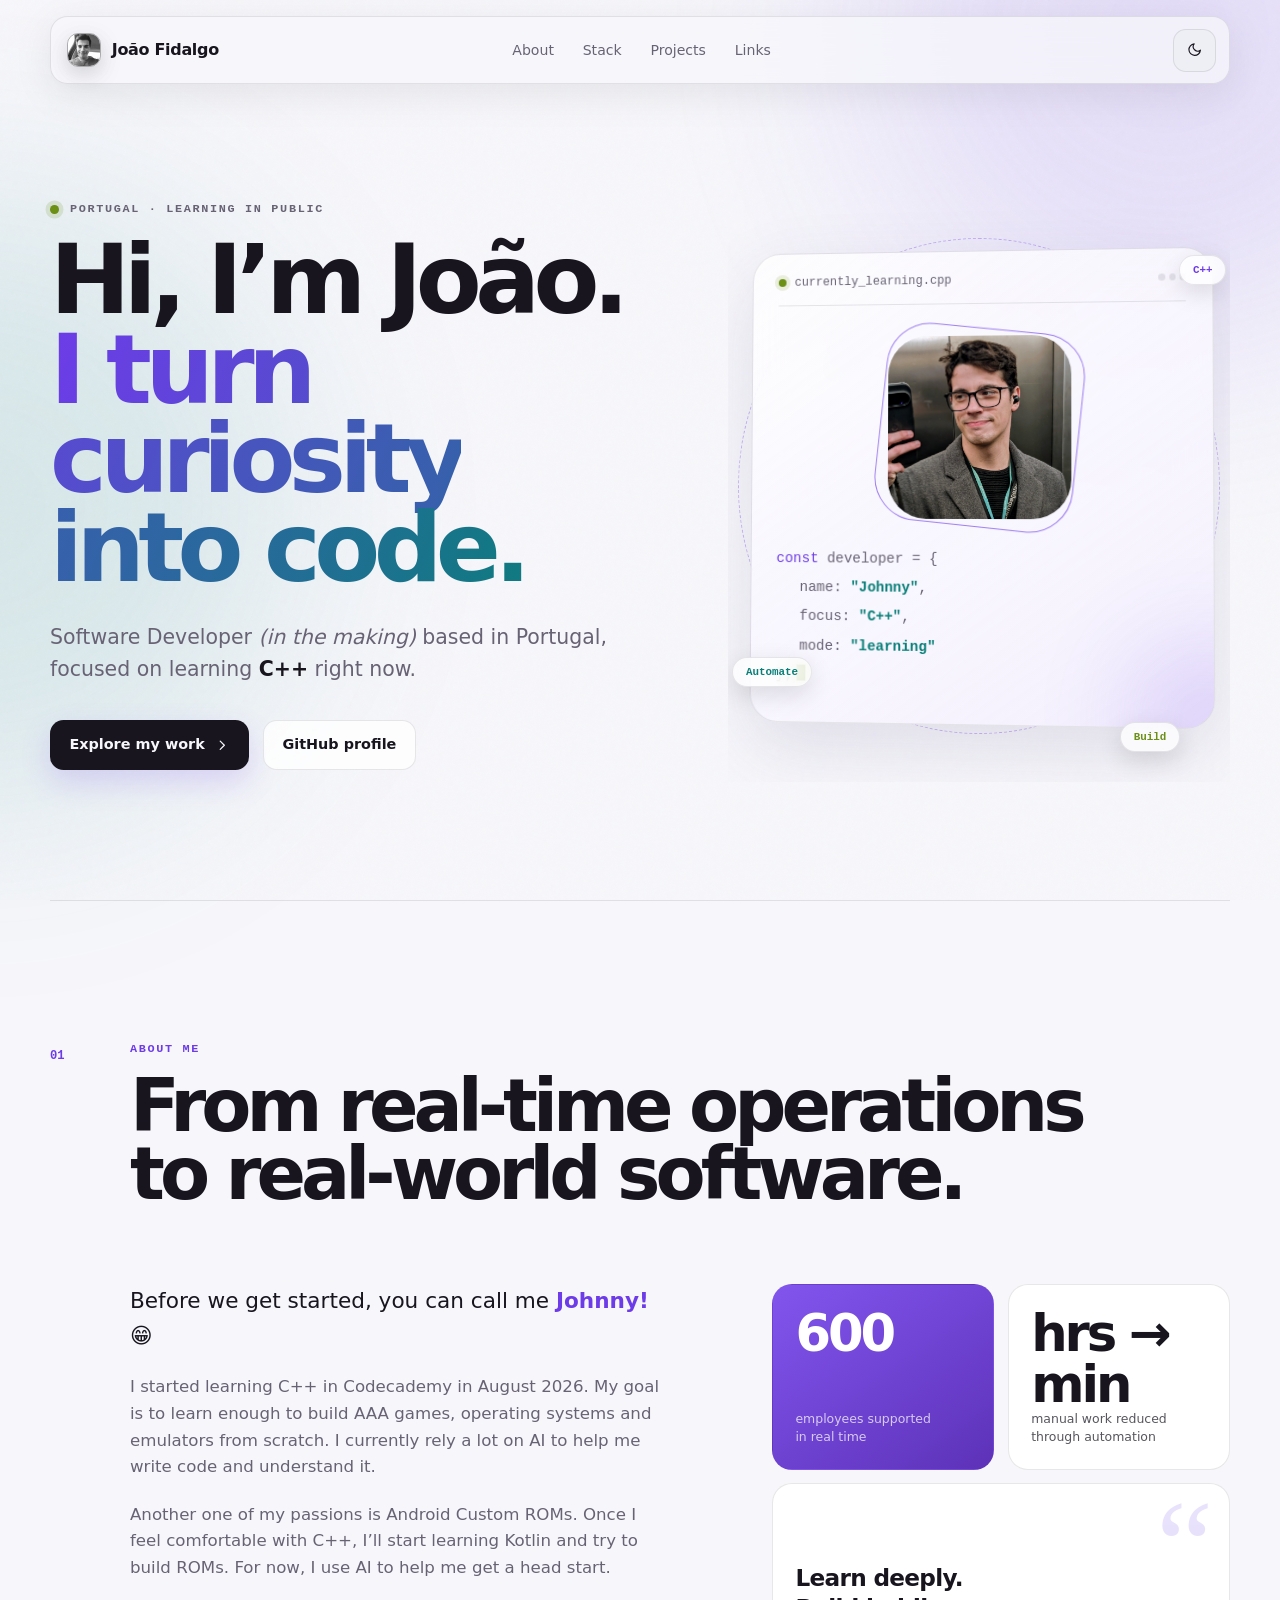
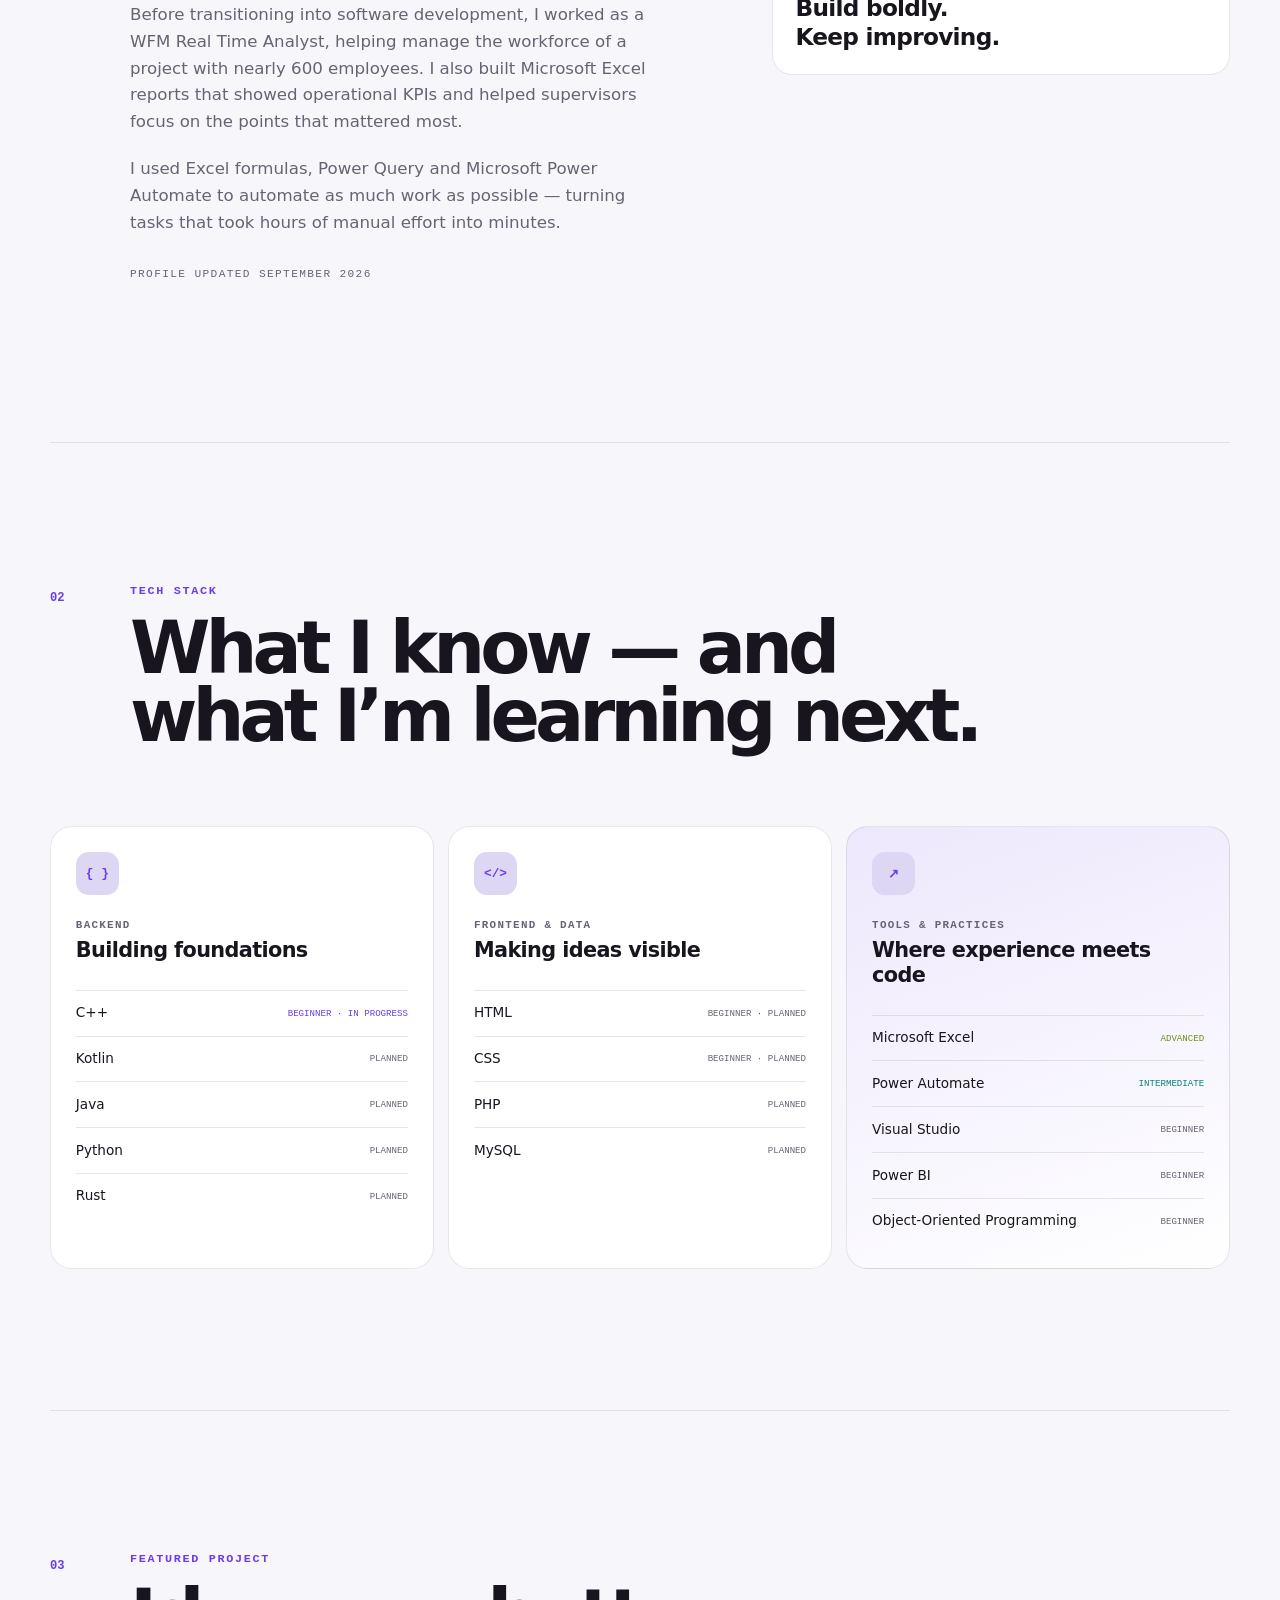
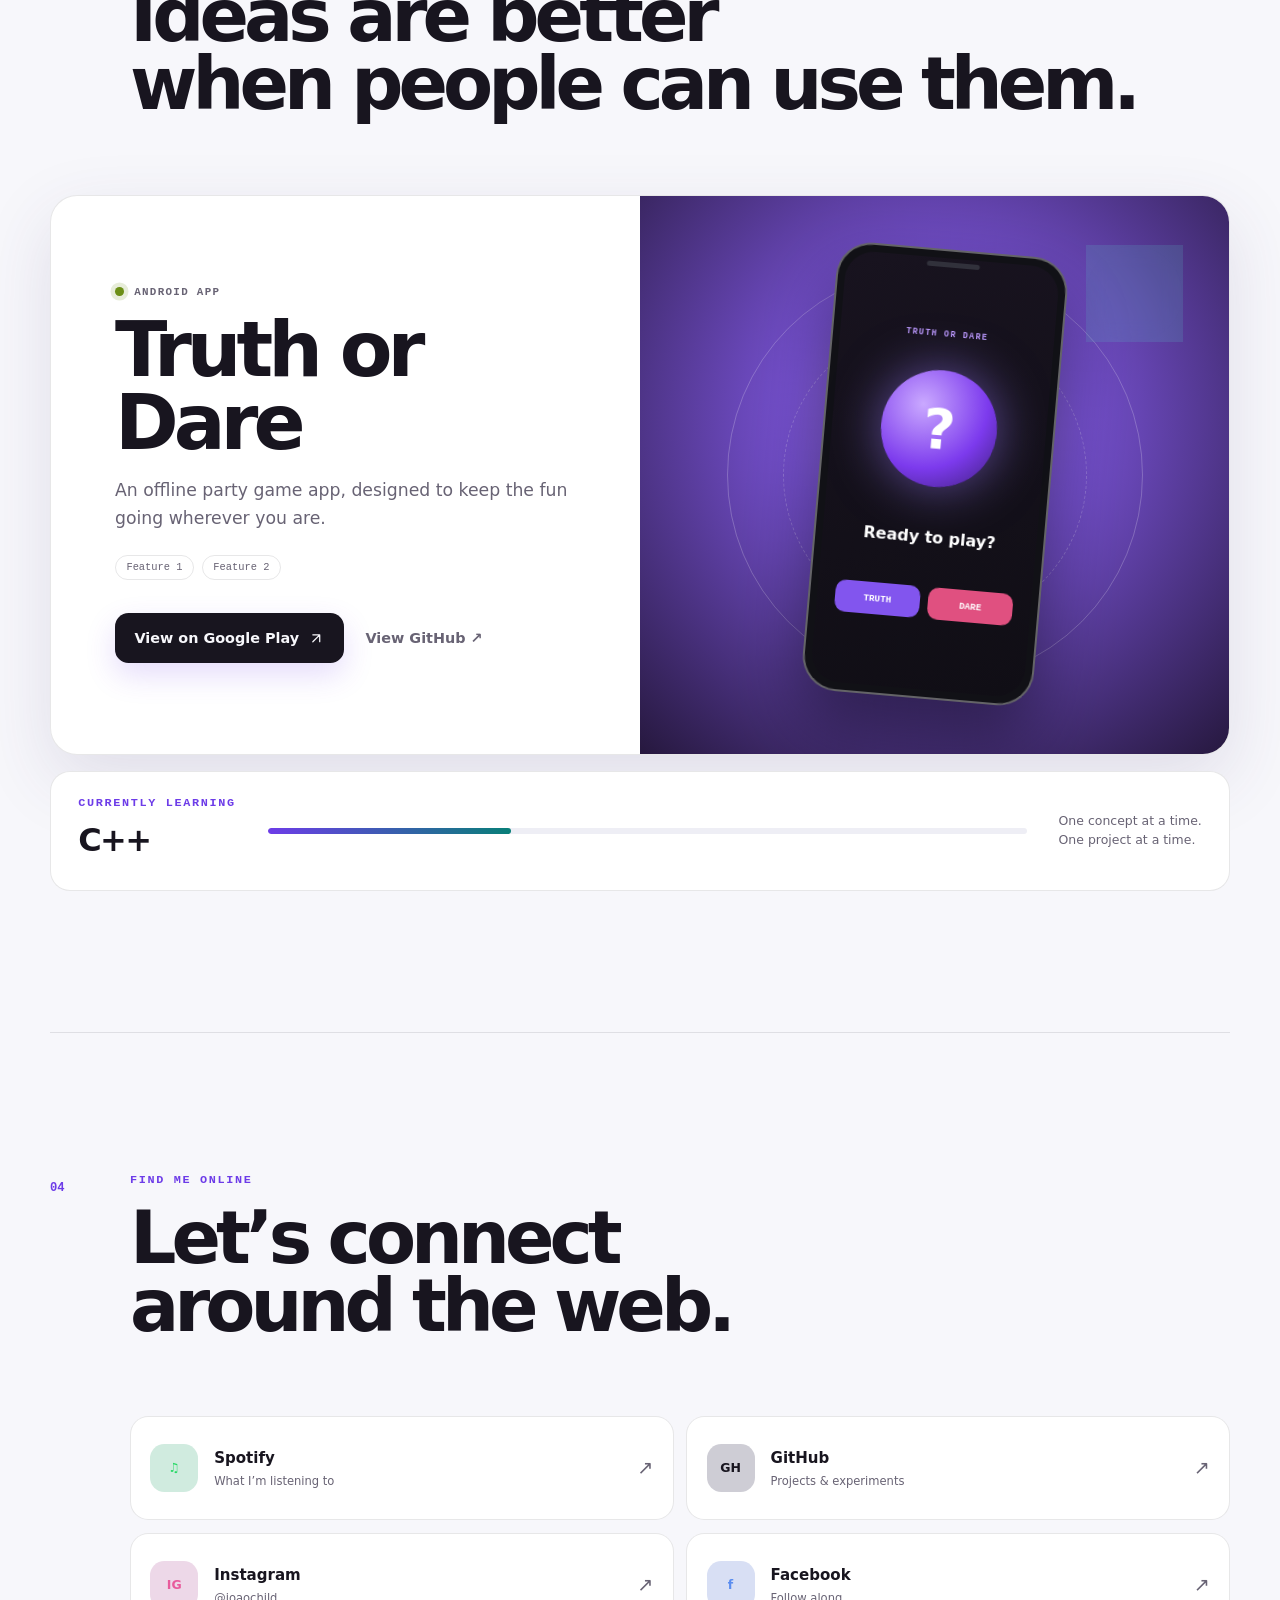
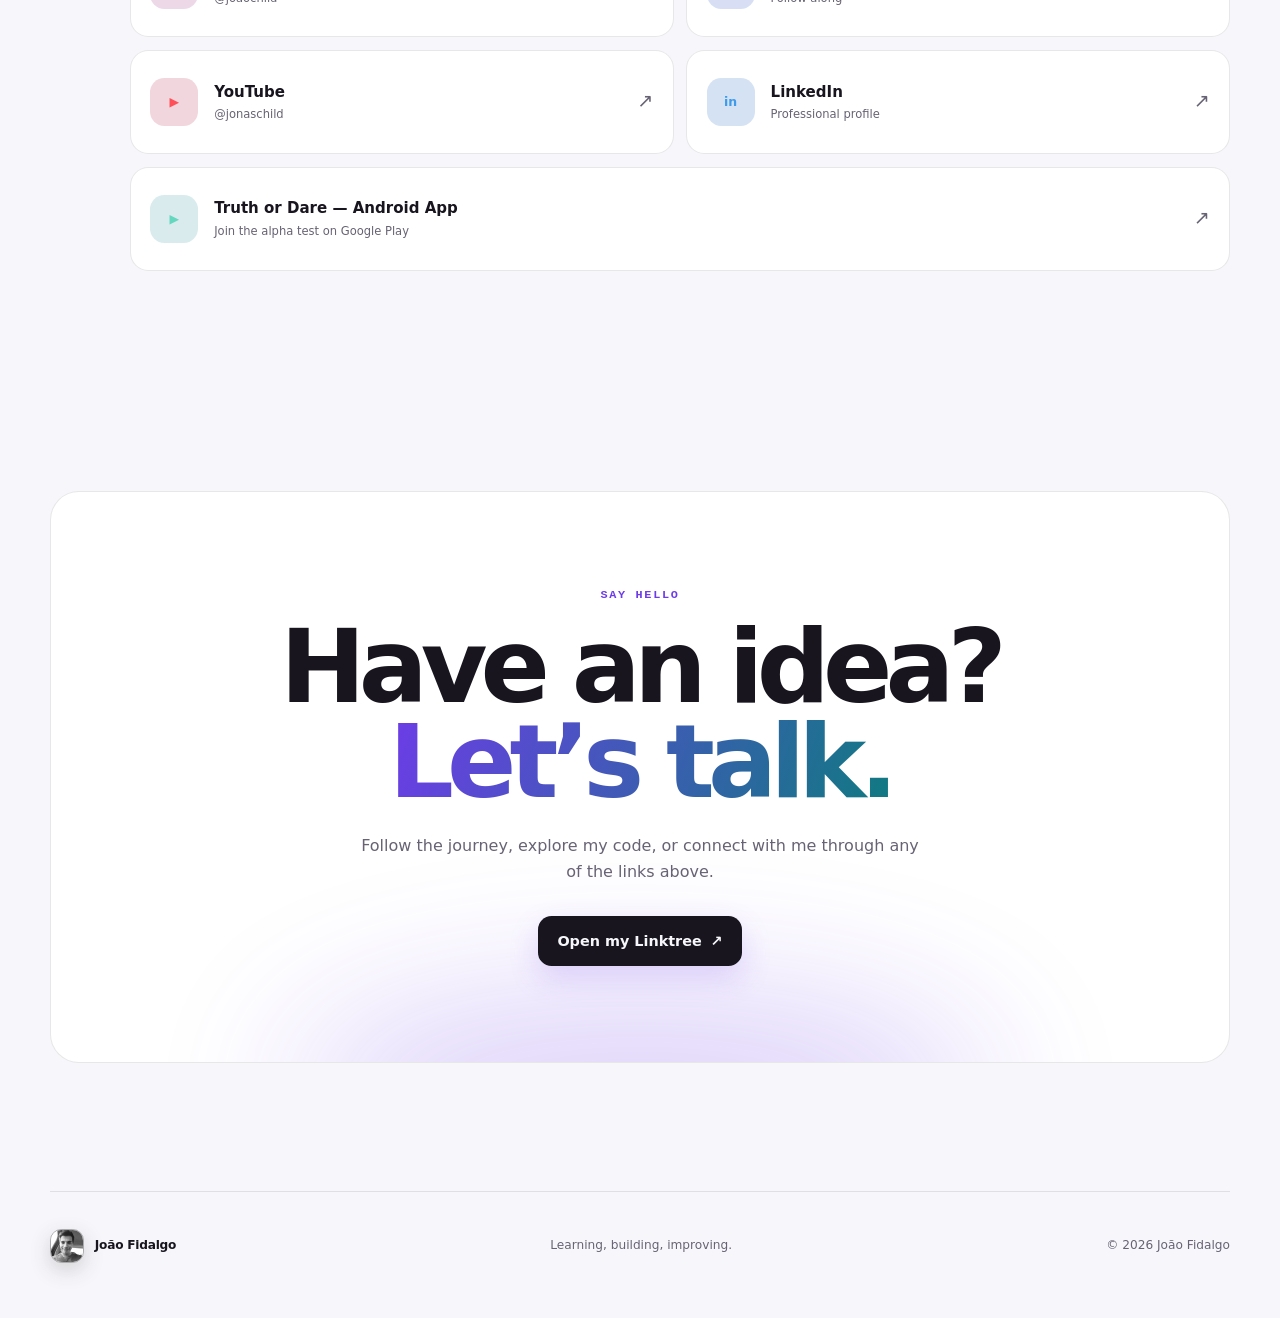
==== commit 1f46b042: "Refresh cached portfolio assets" ====
--- a/index.html
+++ b/index.html
@@ -12,7 +12,7 @@
     <title>João Fidalgo</title>
     <link rel="icon" type="image/png" href="website/assets/favicon-rounded.png" />
     <link rel="apple-touch-icon" href="website/assets/favicon-rounded.png" />
-    <link rel="stylesheet" href="website/styles.css" />
+    <link rel="stylesheet" href="website/styles.css?v=20261020-2" />
     <script>
       (() => {
         const systemTheme = window.matchMedia("(prefers-color-scheme: light)").matches
@@ -308,6 +308,6 @@
       <p>© <span id="year"></span> João Fidalgo</p>
     </footer>
 
-    <script src="website/script.js"></script>
+    <script src="website/script.js?v=20261020-2"></script>
   </body>
 </html>
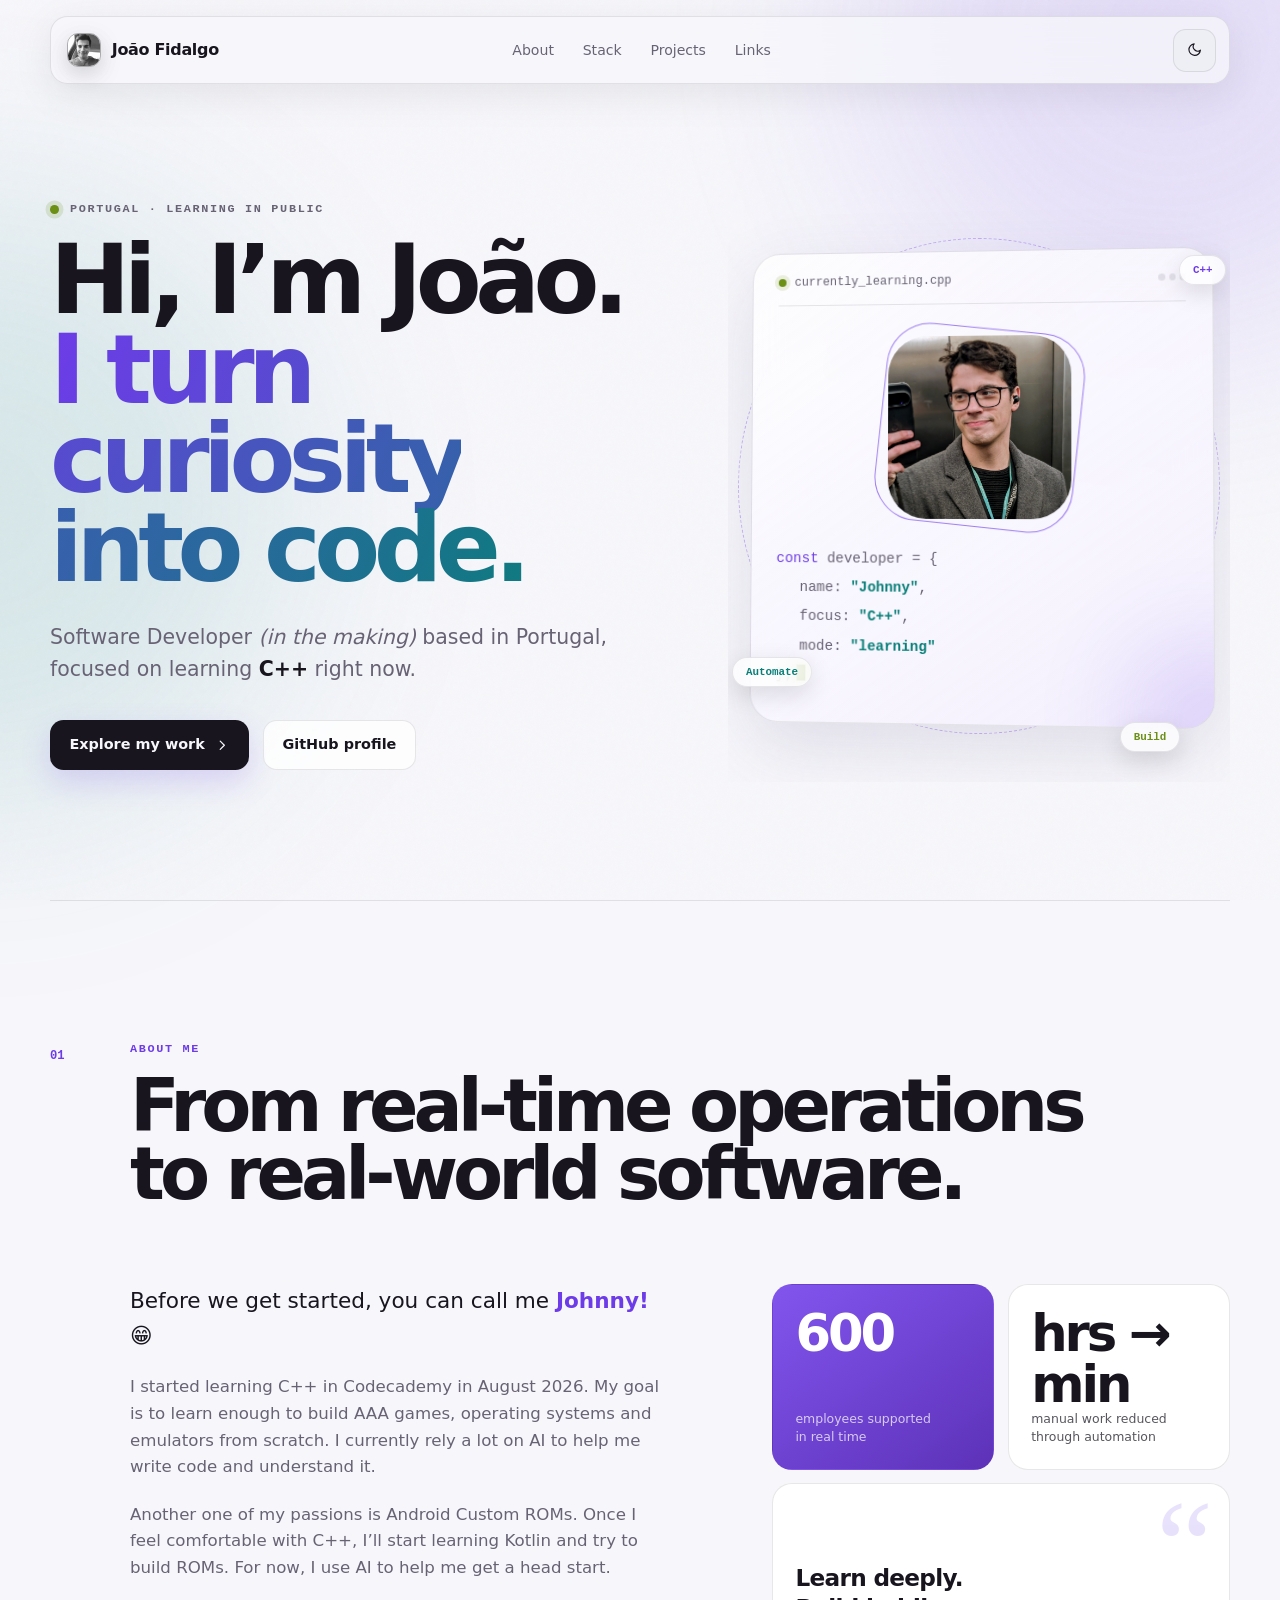
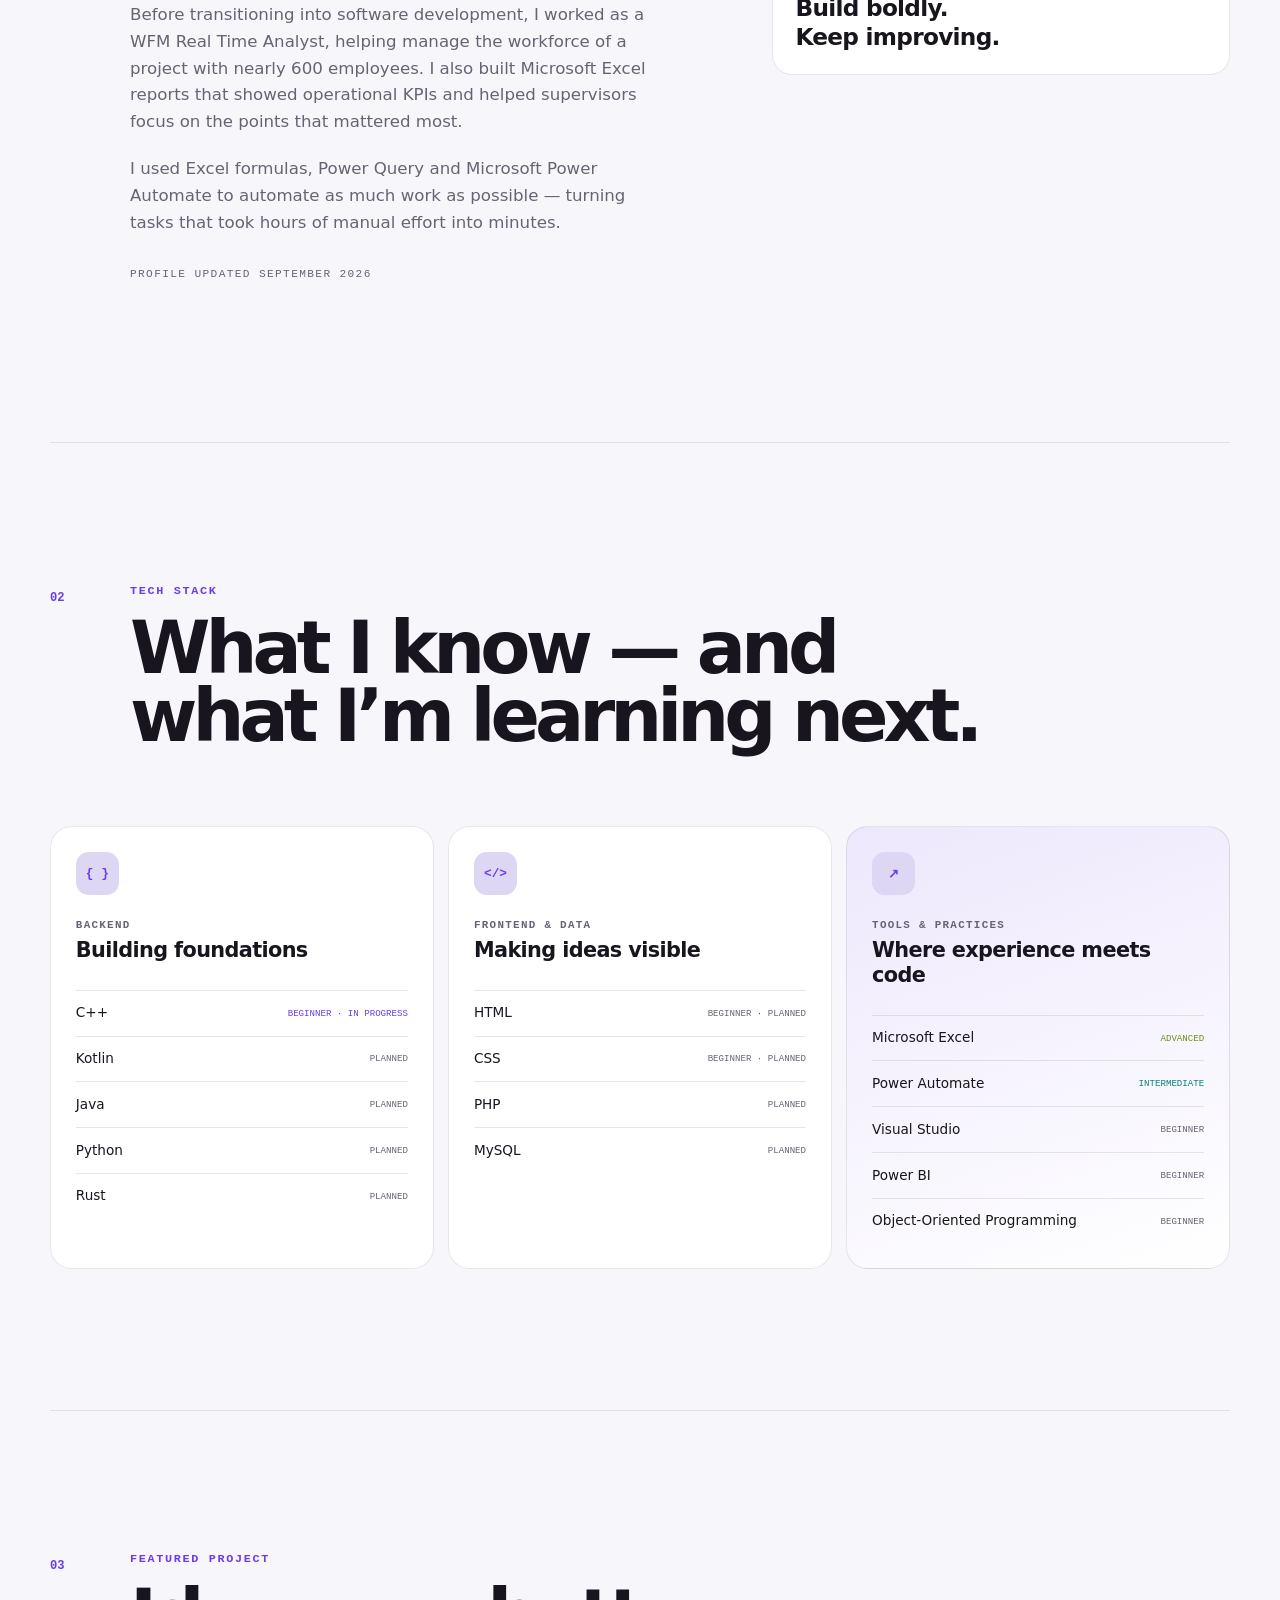
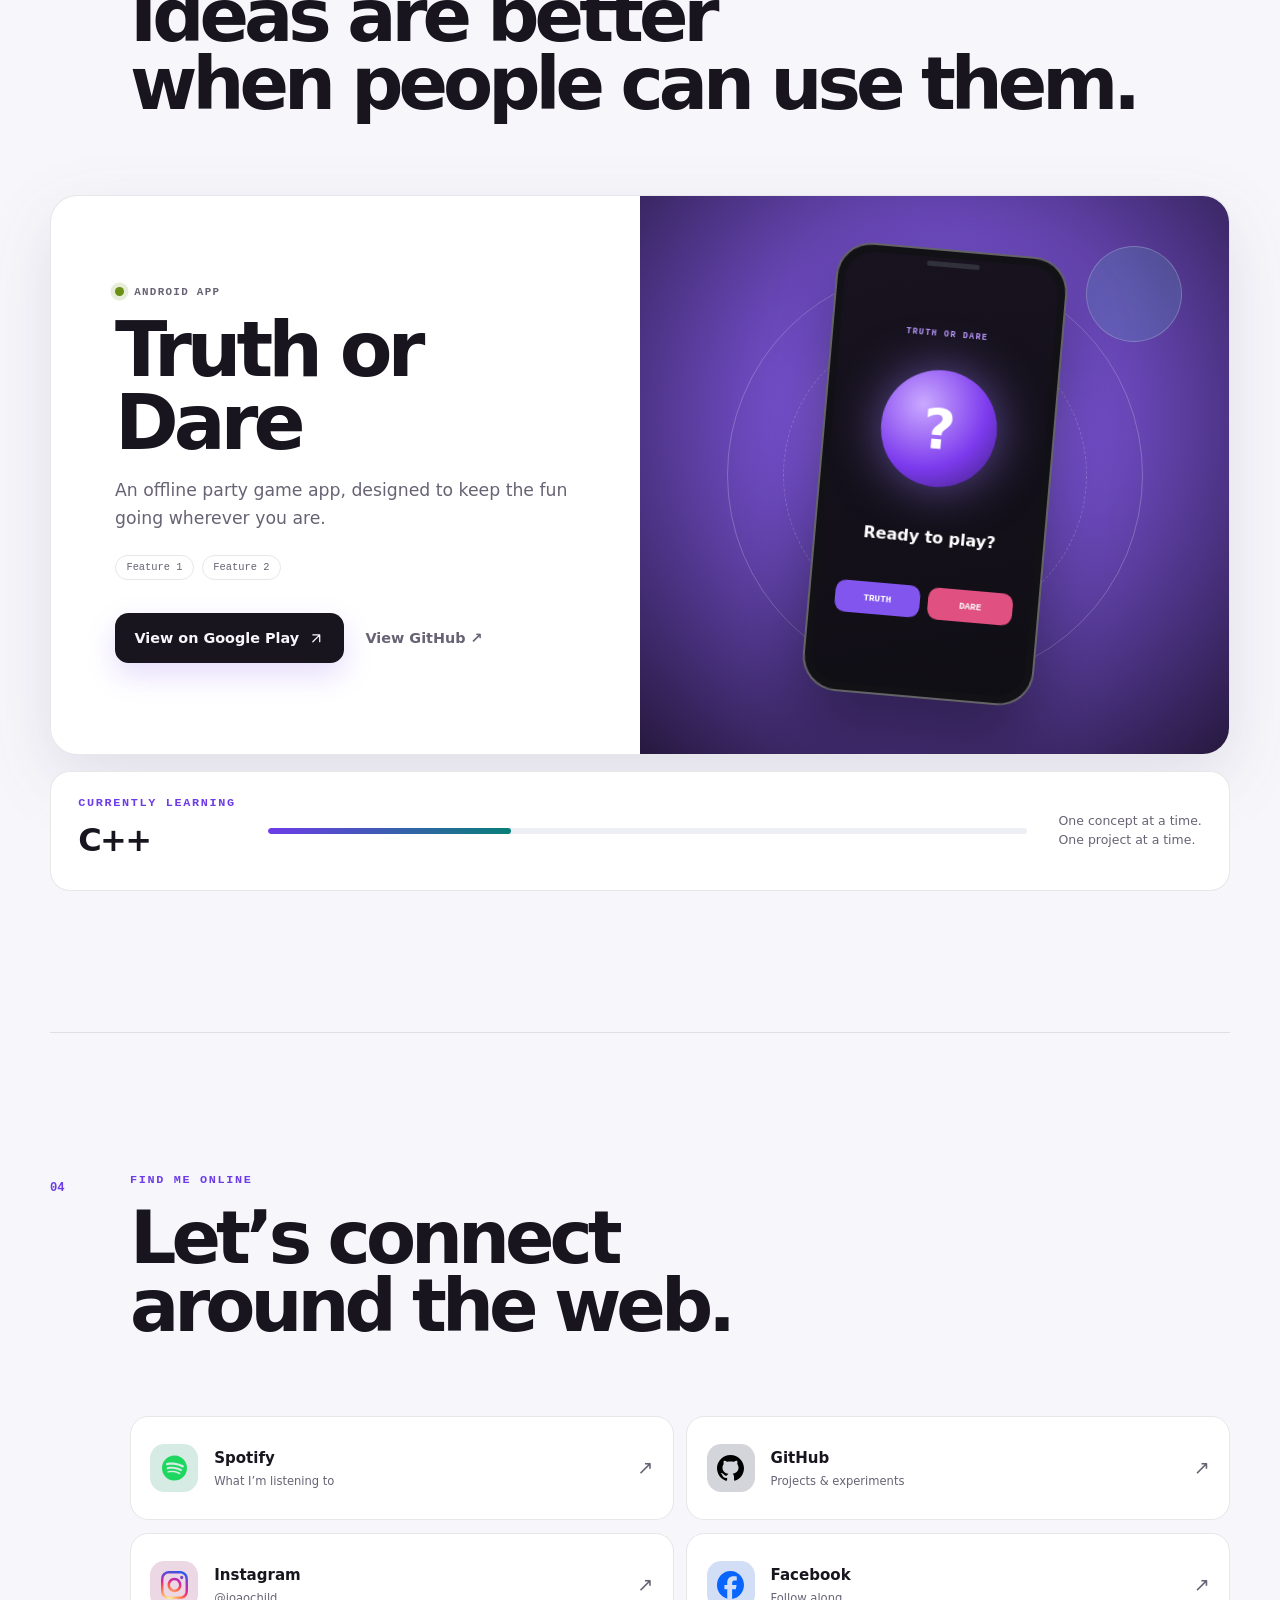
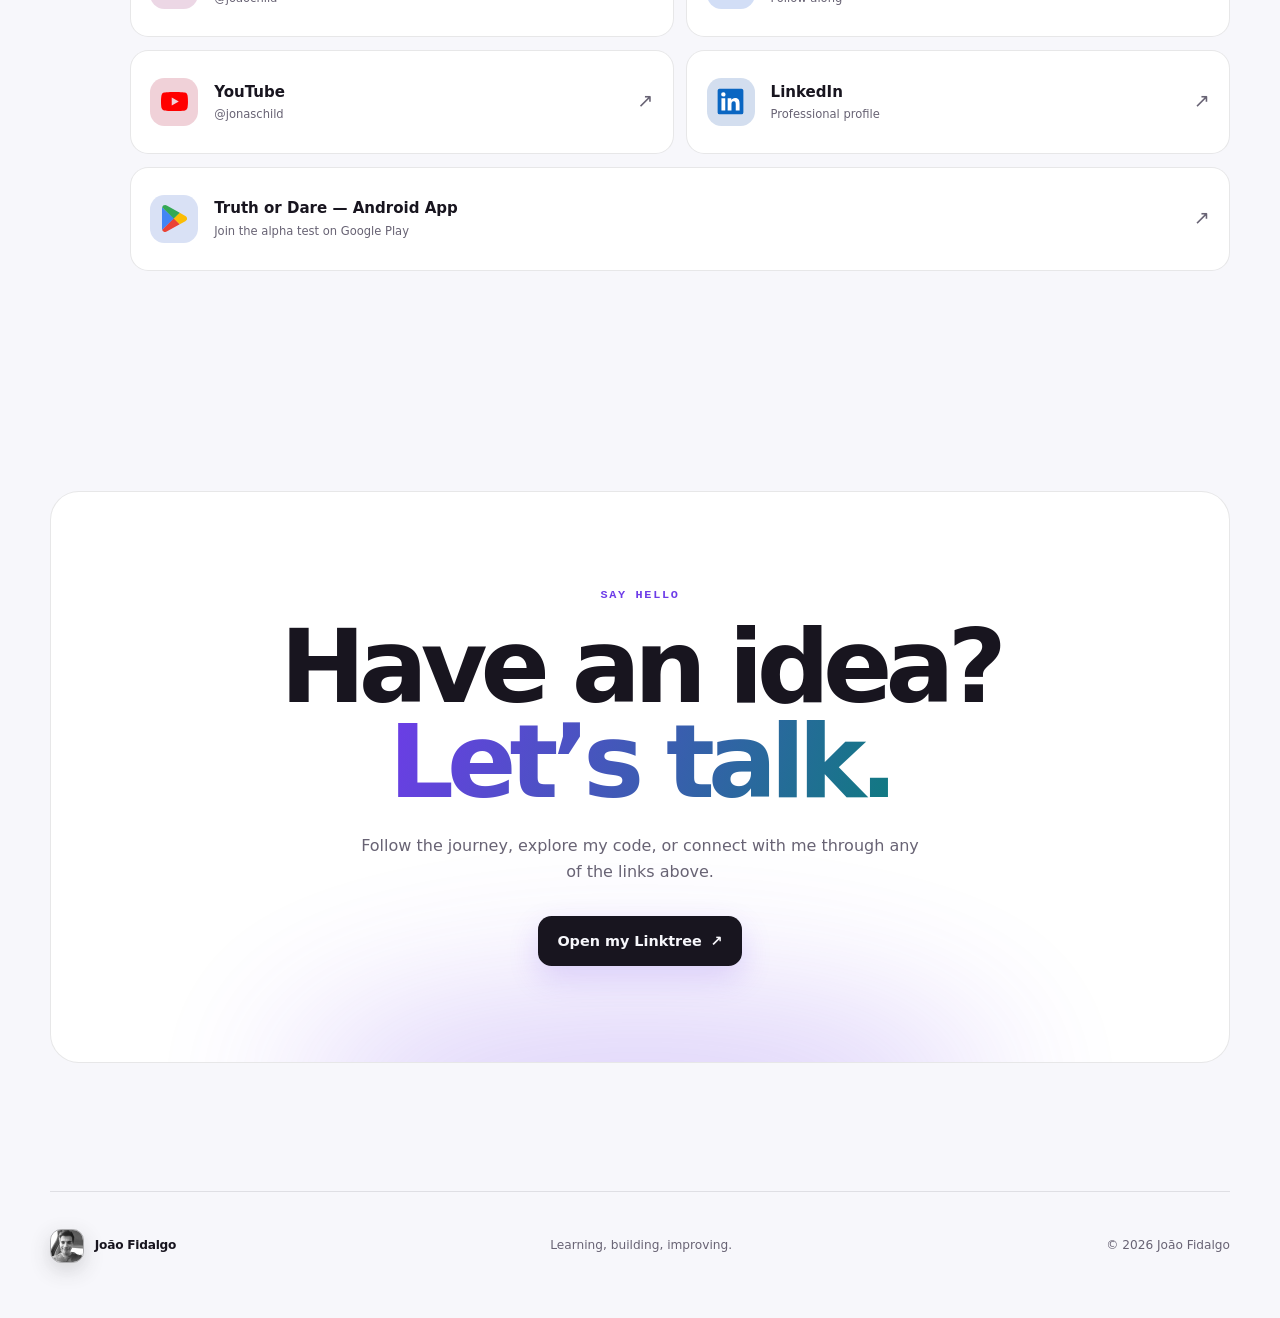
==== commit 8ae3847b: "Add official brand icons to links" ====
--- a/index.html
+++ b/index.html
@@ -12,7 +12,7 @@
     <title>João Fidalgo</title>
     <link rel="icon" type="image/png" href="website/assets/favicon-rounded.png" />
     <link rel="apple-touch-icon" href="website/assets/favicon-rounded.png" />
-    <link rel="stylesheet" href="website/styles.css?v=20261020-2" />
+    <link rel="stylesheet" href="website/styles.css?v=20261020-4" />
     <script>
       (() => {
         const systemTheme = window.matchMedia("(prefers-color-scheme: light)").matches
@@ -266,25 +266,25 @@
 
         <div class="links-grid">
           <a class="social-link spotify reveal" href="https://open.spotify.com/user/7u4cq5x7p428c4udt9wg0awwo?si=384454f782e24566" target="_blank" rel="noreferrer">
-            <span class="social-icon">♫</span><span><strong>Spotify</strong><small>What I’m listening to</small></span><i>↗</i>
+            <span class="social-icon"><img src="website/assets/brands/spotify.svg" alt="" aria-hidden="true" /></span><span><strong>Spotify</strong><small>What I’m listening to</small></span><i>↗</i>
           </a>
           <a class="social-link github reveal" href="https://github.com/joaofidalgo1998" target="_blank" rel="noreferrer">
-            <span class="social-icon">GH</span><span><strong>GitHub</strong><small>Projects & experiments</small></span><i>↗</i>
+            <span class="social-icon"><img src="website/assets/brands/github.svg" alt="" aria-hidden="true" /></span><span><strong>GitHub</strong><small>Projects & experiments</small></span><i>↗</i>
           </a>
           <a class="social-link instagram reveal" href="https://instagram.com/joaochild" target="_blank" rel="noreferrer">
-            <span class="social-icon">IG</span><span><strong>Instagram</strong><small>@joaochild</small></span><i>↗</i>
+            <span class="social-icon"><img src="website/assets/brands/instagram.svg" alt="" aria-hidden="true" /></span><span><strong>Instagram</strong><small>@joaochild</small></span><i>↗</i>
           </a>
           <a class="social-link facebook reveal" href="https://facebook.com/joaochiId/" target="_blank" rel="noreferrer">
-            <span class="social-icon">f</span><span><strong>Facebook</strong><small>Follow along</small></span><i>↗</i>
+            <span class="social-icon"><img src="website/assets/brands/facebook.svg" alt="" aria-hidden="true" /></span><span><strong>Facebook</strong><small>Follow along</small></span><i>↗</i>
           </a>
           <a class="social-link youtube reveal" href="https://youtube.com/@jonaschild?sub_confirmation=1" target="_blank" rel="noreferrer">
-            <span class="social-icon">▶</span><span><strong>YouTube</strong><small>@jonaschild</small></span><i>↗</i>
+            <span class="social-icon"><img src="website/assets/brands/youtube.svg" alt="" aria-hidden="true" /></span><span><strong>YouTube</strong><small>@jonaschild</small></span><i>↗</i>
           </a>
           <a class="social-link linkedin reveal" href="https://linkedin.com/in/joaofidalgo1998" target="_blank" rel="noreferrer">
-            <span class="social-icon">in</span><span><strong>LinkedIn</strong><small>Professional profile</small></span><i>↗</i>
+            <span class="social-icon"><img src="website/assets/brands/linkedin.svg" alt="" aria-hidden="true" /></span><span><strong>LinkedIn</strong><small>Professional profile</small></span><i>↗</i>
           </a>
           <a class="social-link playstore reveal wide" href="https://play.google.com/apps/testing/game.truthordare" target="_blank" rel="noreferrer">
-            <span class="social-icon">▶</span><span><strong>Truth or Dare — Android App</strong><small>Join the alpha test on Google Play</small></span><i>↗</i>
+            <span class="social-icon"><img src="website/assets/brands/google-play.svg" alt="" aria-hidden="true" /></span><span><strong>Truth or Dare — Android App</strong><small>Join the alpha test on Google Play</small></span><i>↗</i>
           </a>
         </div>
       </section>
--- a/website/styles.css
+++ b/website/styles.css
@@ -274,19 +274,22 @@
 .links-grid { display: grid; grid-template-columns: repeat(2, 1fr); gap: .8rem; padding-left: 5rem; }
 .social-link { display: grid; grid-template-columns: auto 1fr auto; align-items: center; gap: 1rem; min-height: 6.5rem; padding: 1rem 1.2rem; border: 1px solid var(--line); border-radius: 1.15rem; background: var(--surface); transition: transform 200ms ease, border-color 200ms ease, box-shadow 200ms ease; }
 .social-link:hover { transform: translateY(-4px); border-color: var(--brand-color, var(--purple)); box-shadow: 0 15px 35px color-mix(in srgb, var(--brand-color, var(--purple)) 12%, transparent); }
-.social-icon { display: grid; width: 3rem; height: 3rem; place-items: center; border-radius: .9rem; background: color-mix(in srgb, var(--brand-color, var(--purple)) 15%, var(--surface-strong)); color: var(--brand-color, var(--purple)); font-weight: 850; font-size: .78rem; }
+.social-icon { display: grid; width: 3rem; height: 3rem; place-items: center; border-radius: .9rem; background: color-mix(in srgb, var(--brand-color, var(--purple)) 12%, var(--surface-strong)); }
+.social-icon img { display: block; width: 1.7rem; height: 1.7rem; object-fit: contain; }
 .social-link strong, .social-link small { display: block; }
 .social-link strong { font-size: .94rem; }
 .social-link small { margin-top: .1rem; color: var(--muted); font-size: .72rem; }
 .social-link > i { color: var(--muted); font-style: normal; font-size: 1.2rem; transition: transform 180ms ease; }
 .social-link:hover > i { transform: translate(3px, -3px); }
-.spotify { --brand-color: #25d865; }
+.spotify { --brand-color: #1ed760; }
 .github { --brand-color: var(--text); }
-.instagram { --brand-color: #e85b9c; }
-.facebook { --brand-color: #5b8def; }
-.youtube { --brand-color: #ff4f58; }
-.linkedin { --brand-color: #3f9bea; }
-.playstore { --brand-color: #64d7bf; }
+.instagram { --brand-color: #e1306c; }
+.facebook { --brand-color: #0866ff; }
+.youtube { --brand-color: #ff0000; }
+.linkedin { --brand-color: #0a66c2; }
+.playstore { --brand-color: #4285f4; }
+.github .social-icon img { filter: invert(1); }
+[data-theme="light"] .github .social-icon img { filter: none; }
 .social-link.wide { grid-column: 1 / -1; }
 
 .closing-section { padding: 5rem 0 8rem; }
@@ -350,7 +353,7 @@
     padding-top: .45rem;
     border-top: 1px solid var(--line);
   }
-  .desktop-nav a { min-width: 0; padding: .48rem .1rem; font-size: .69rem; text-align: center; }
+  .desktop-nav a { min-width: 0; padding: .48rem .1rem; font-size: .7452rem; text-align: center; }
   .brand-name { overflow: hidden; font-size: .88rem; text-overflow: ellipsis; white-space: nowrap; }
   .brand-photo { width: 2.35rem; height: 2.35rem; border-radius: .72rem; }
   .theme-toggle { grid-area: toggle; width: 2.55rem; height: 2.55rem; }
@@ -389,7 +392,7 @@
 }
 
 @media (max-width: 360px) {
-  .desktop-nav a { font-size: .62rem; }
+  .desktop-nav a { font-size: .6696rem; }
   .hero h1 { font-size: clamp(2.75rem, 14vw, 3.4rem); }
   .hero-actions { flex-direction: column; align-items: stretch; }
   .hero-actions .button { width: 100%; }
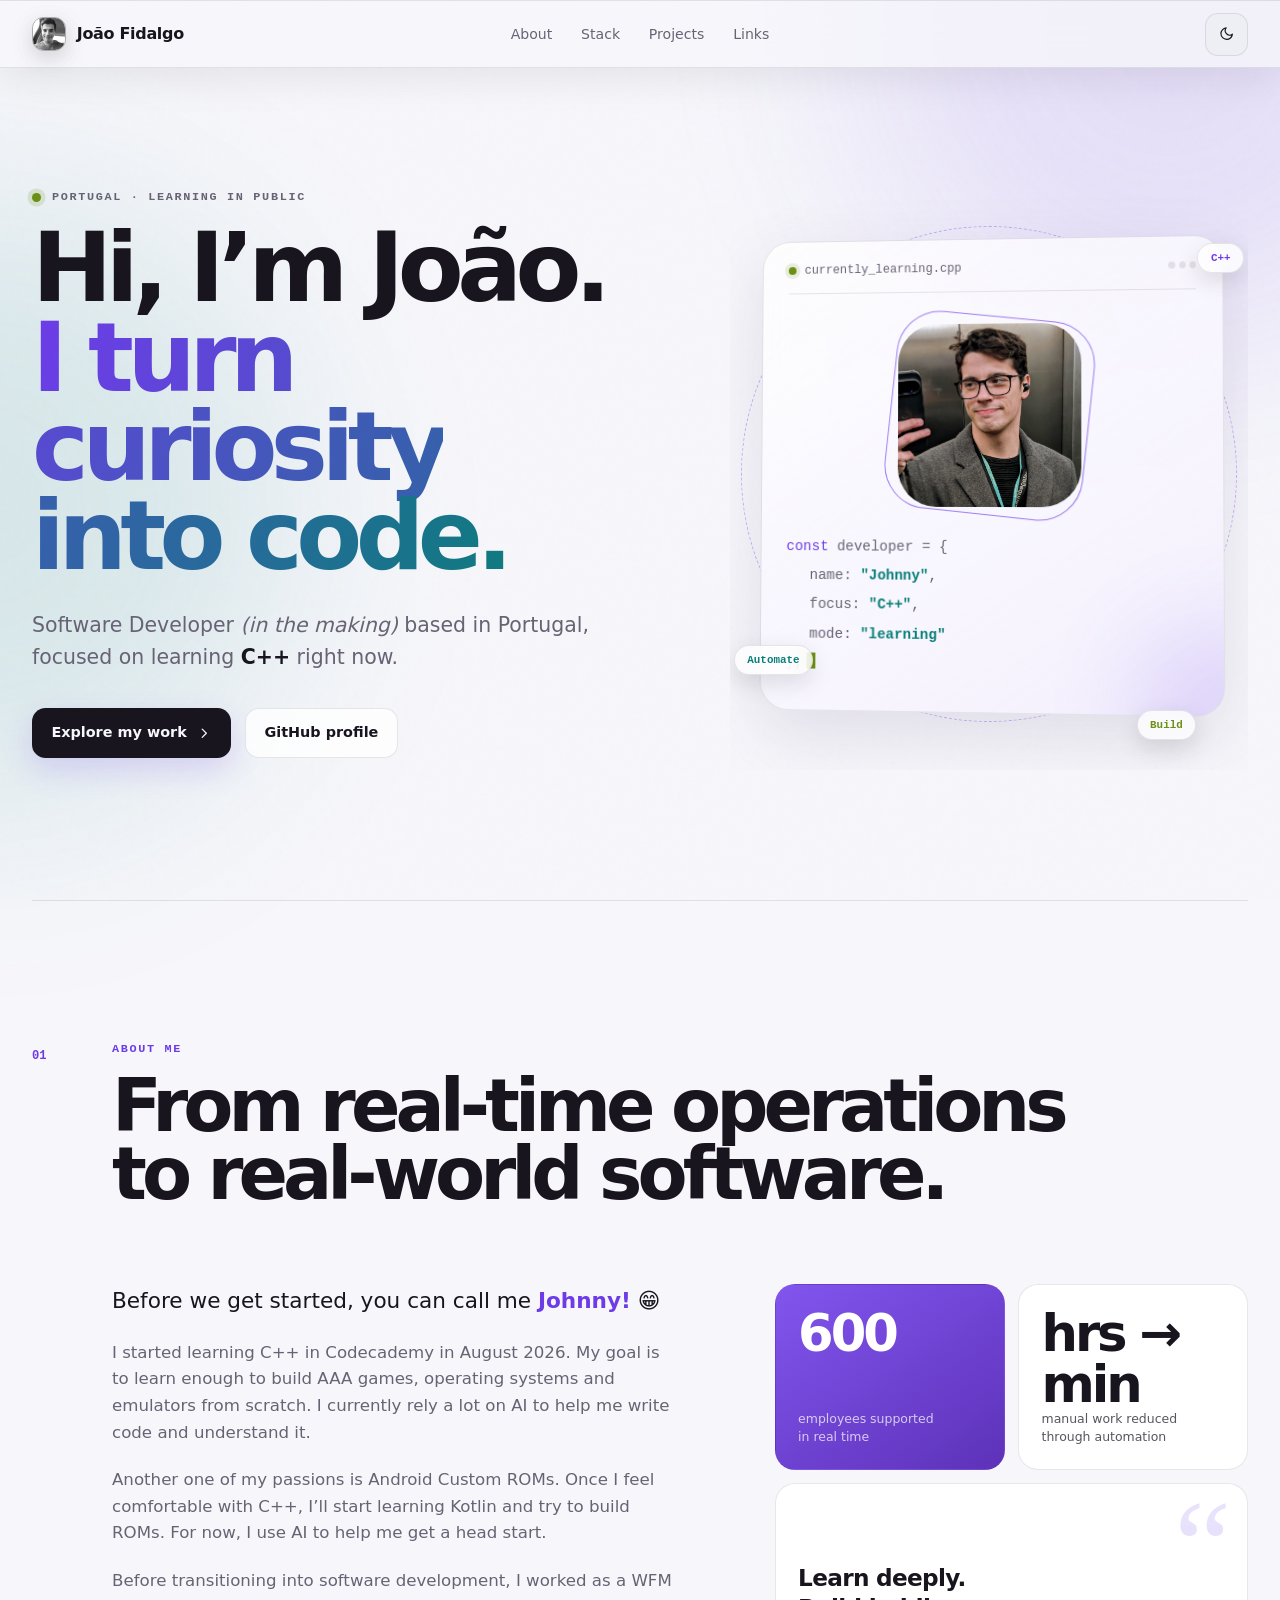
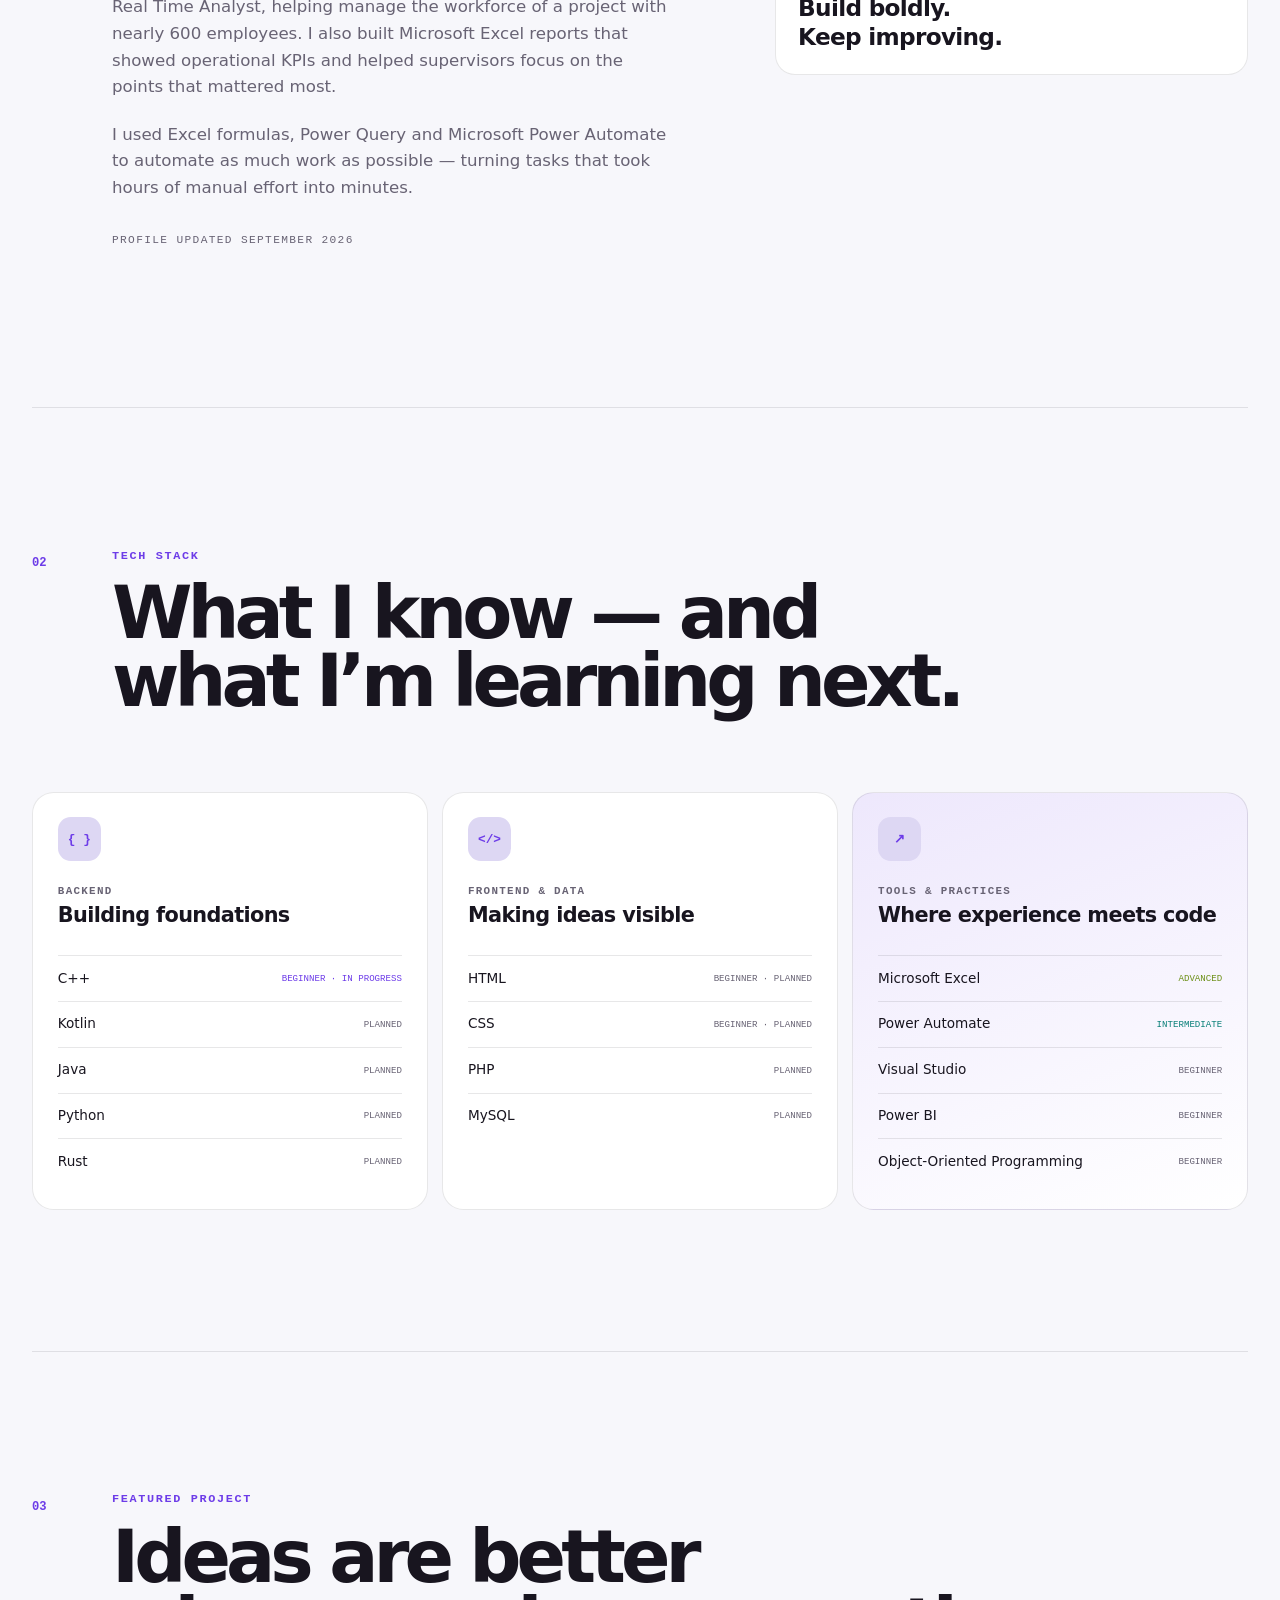
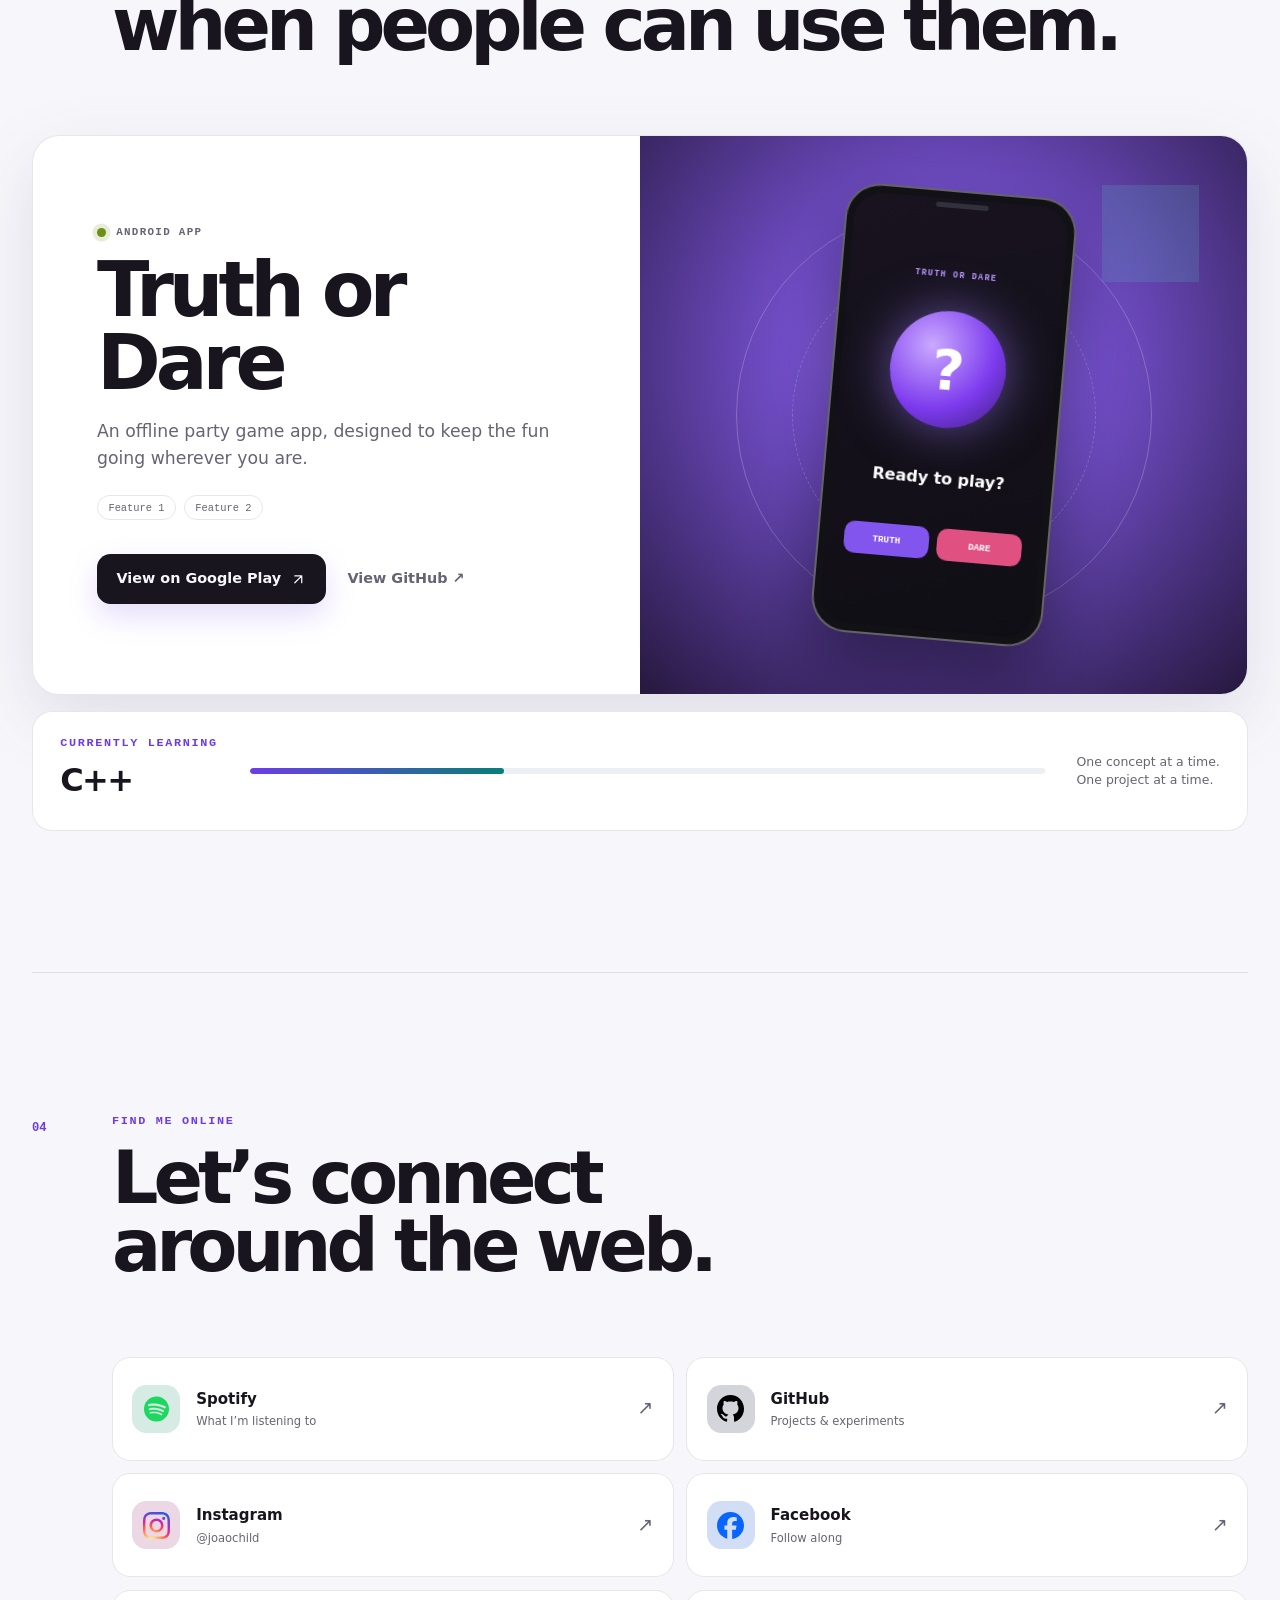
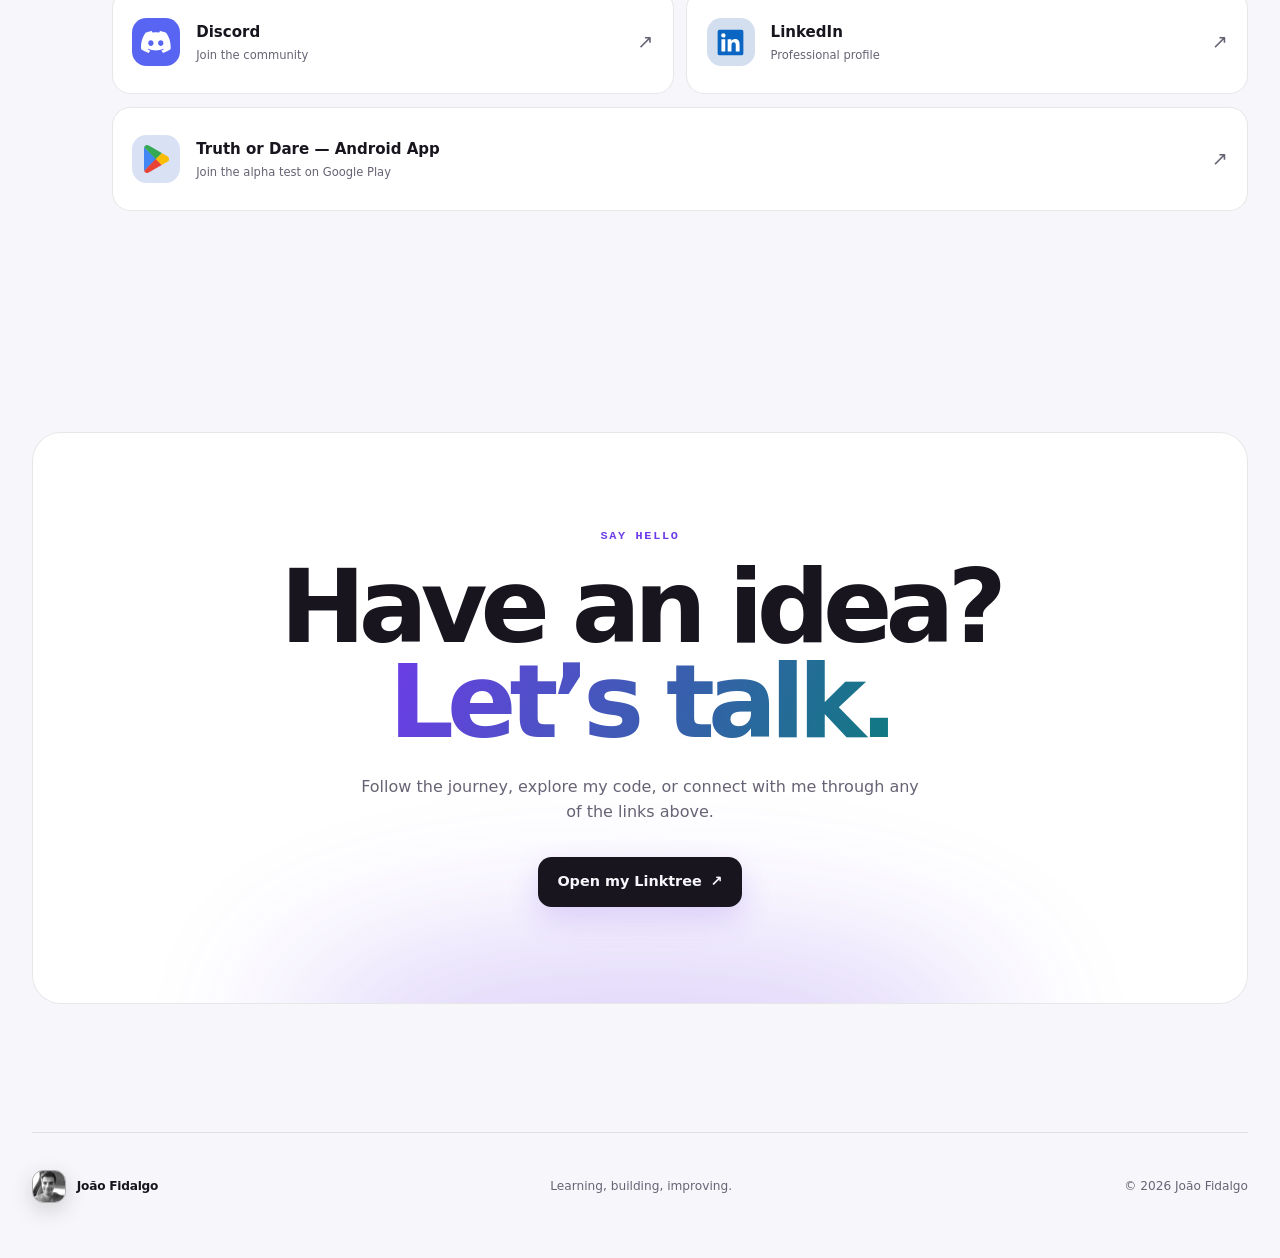
==== commit c78f6464: "Widen desktop layout and add Discord link" ====
--- a/index.html
+++ b/index.html
@@ -12,7 +12,7 @@
     <title>João Fidalgo</title>
     <link rel="icon" type="image/png" href="website/assets/favicon-rounded.png" />
     <link rel="apple-touch-icon" href="website/assets/favicon-rounded.png" />
-    <link rel="stylesheet" href="website/styles.css?v=20261020-4" />
+    <link rel="stylesheet" href="website/styles.css?v=20261020-5" />
     <script>
       (() => {
         const systemTheme = window.matchMedia("(prefers-color-scheme: light)").matches
@@ -277,8 +277,8 @@
           <a class="social-link facebook reveal" href="https://facebook.com/joaochiId/" target="_blank" rel="noreferrer">
             <span class="social-icon"><img src="website/assets/brands/facebook.svg" alt="" aria-hidden="true" /></span><span><strong>Facebook</strong><small>Follow along</small></span><i>↗</i>
           </a>
-          <a class="social-link youtube reveal" href="https://youtube.com/@jonaschild?sub_confirmation=1" target="_blank" rel="noreferrer">
-            <span class="social-icon"><img src="website/assets/brands/youtube.svg" alt="" aria-hidden="true" /></span><span><strong>YouTube</strong><small>@jonaschild</small></span><i>↗</i>
+          <a class="social-link discord reveal" href="https://discord.gg/EJ7ThCgw4g" target="_blank" rel="noreferrer">
+            <span class="social-icon"><img src="website/assets/brands/discord.svg" alt="" aria-hidden="true" /></span><span><strong>Discord</strong><small>Join the community</small></span><i>↗</i>
           </a>
           <a class="social-link linkedin reveal" href="https://linkedin.com/in/joaofidalgo1998" target="_blank" rel="noreferrer">
             <span class="social-icon"><img src="website/assets/brands/linkedin.svg" alt="" aria-hidden="true" /></span><span><strong>LinkedIn</strong><small>Professional profile</small></span><i>↗</i>
--- a/website/styles.css
+++ b/website/styles.css
@@ -285,7 +285,9 @@
 .github { --brand-color: var(--text); }
 .instagram { --brand-color: #e1306c; }
 .facebook { --brand-color: #0866ff; }
-.youtube { --brand-color: #ff0000; }
+.discord { --brand-color: #5865f2; }
+.discord .social-icon { background: #5865f2; }
+.discord .social-icon img { width: 1.85rem; }
 .linkedin { --brand-color: #0a66c2; }
 .playstore { --brand-color: #4285f4; }
 .github .social-icon img { filter: invert(1); }
@@ -313,6 +315,21 @@
 @keyframes blink { 50% { opacity: 0; } }
 @keyframes gradient-shift { 0%,100% { background-position: 0% 50%; } 50% { background-position: 100% 50%; } }
 @keyframes progress-glow { 0%,100% { filter: brightness(1); } 50% { filter: brightness(1.35); } }
+
+@media (min-width: 901px) {
+  .site-header {
+    top: 0;
+    left: 0;
+    width: 100%;
+    transform: none;
+    padding-inline: max(2rem, calc((100vw - 1680px) / 2));
+    border-right: 0;
+    border-left: 0;
+    border-radius: 0;
+  }
+  main, footer { width: min(calc(100% - 4rem), 1680px); }
+  .hero { padding-top: 8rem; }
+}
 
 @media (max-width: 900px) {
   .hero { grid-template-columns: 1fr; padding-top: 10rem; }
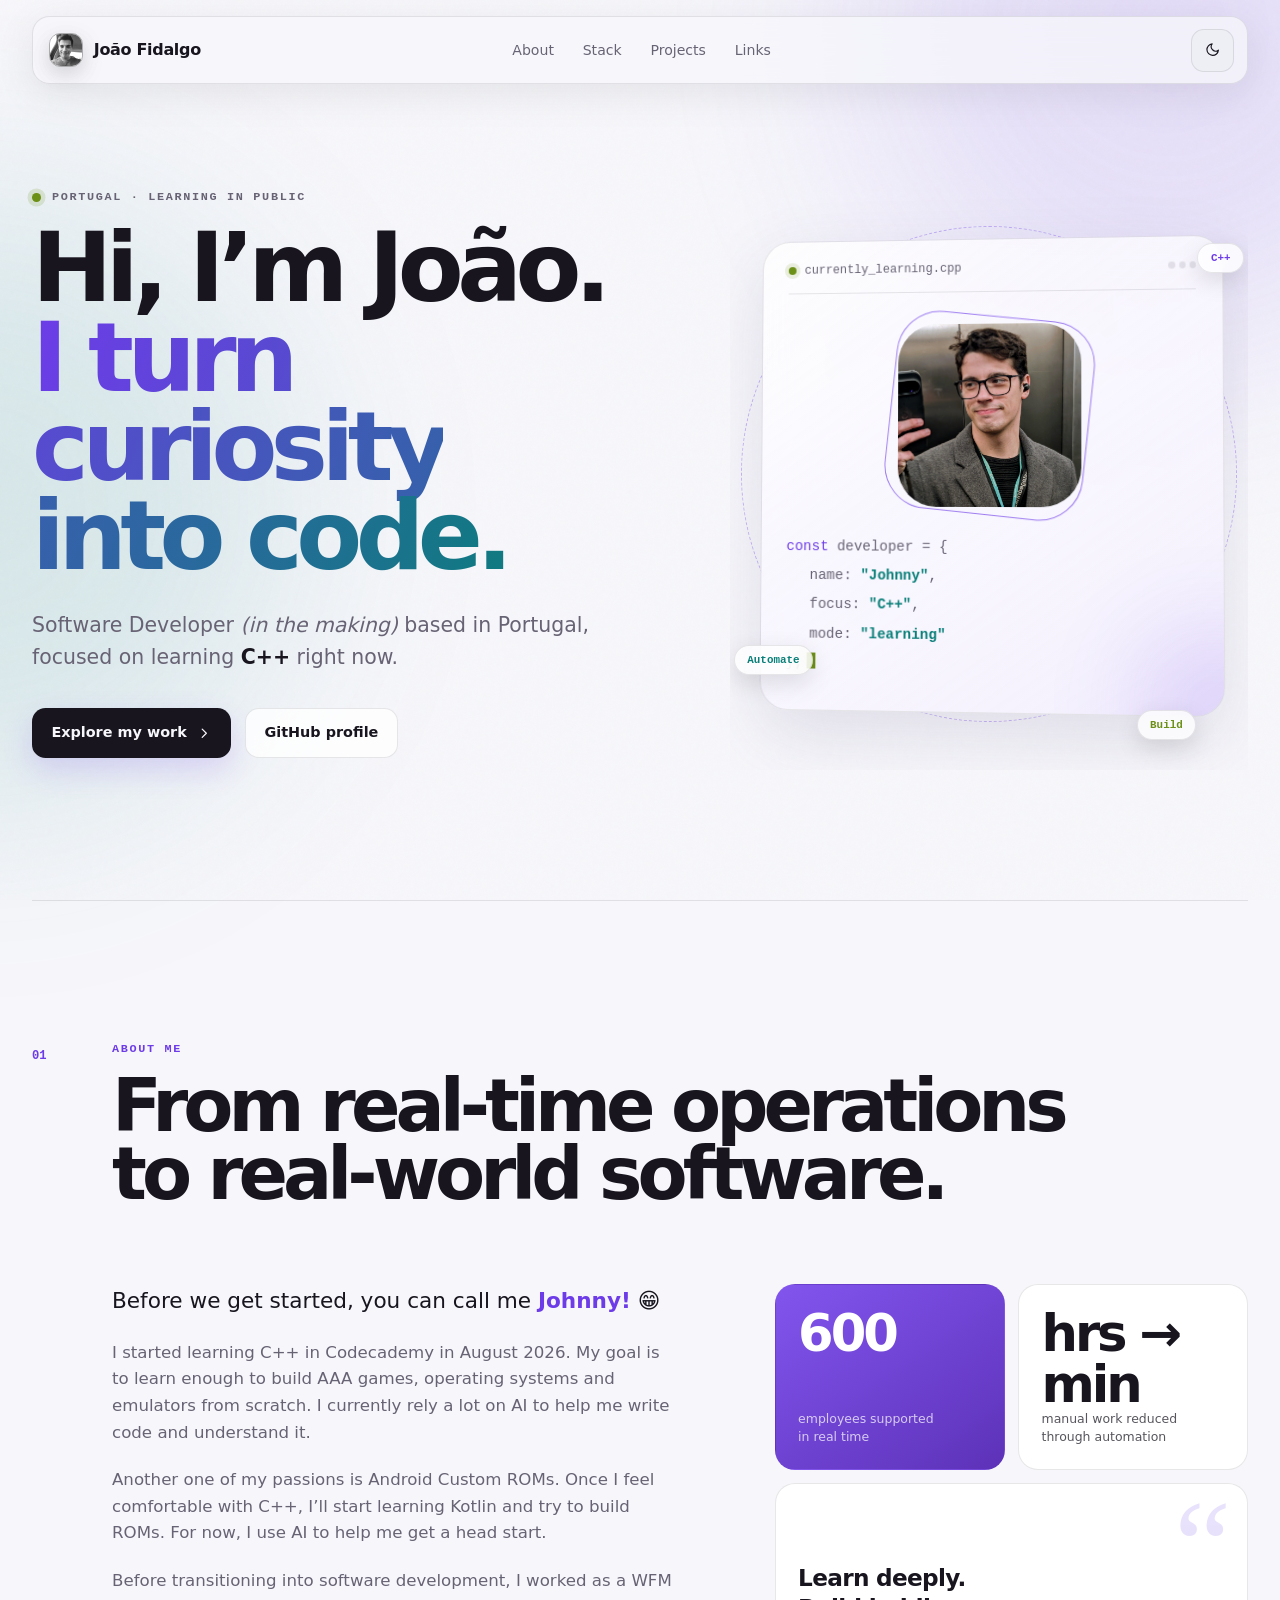
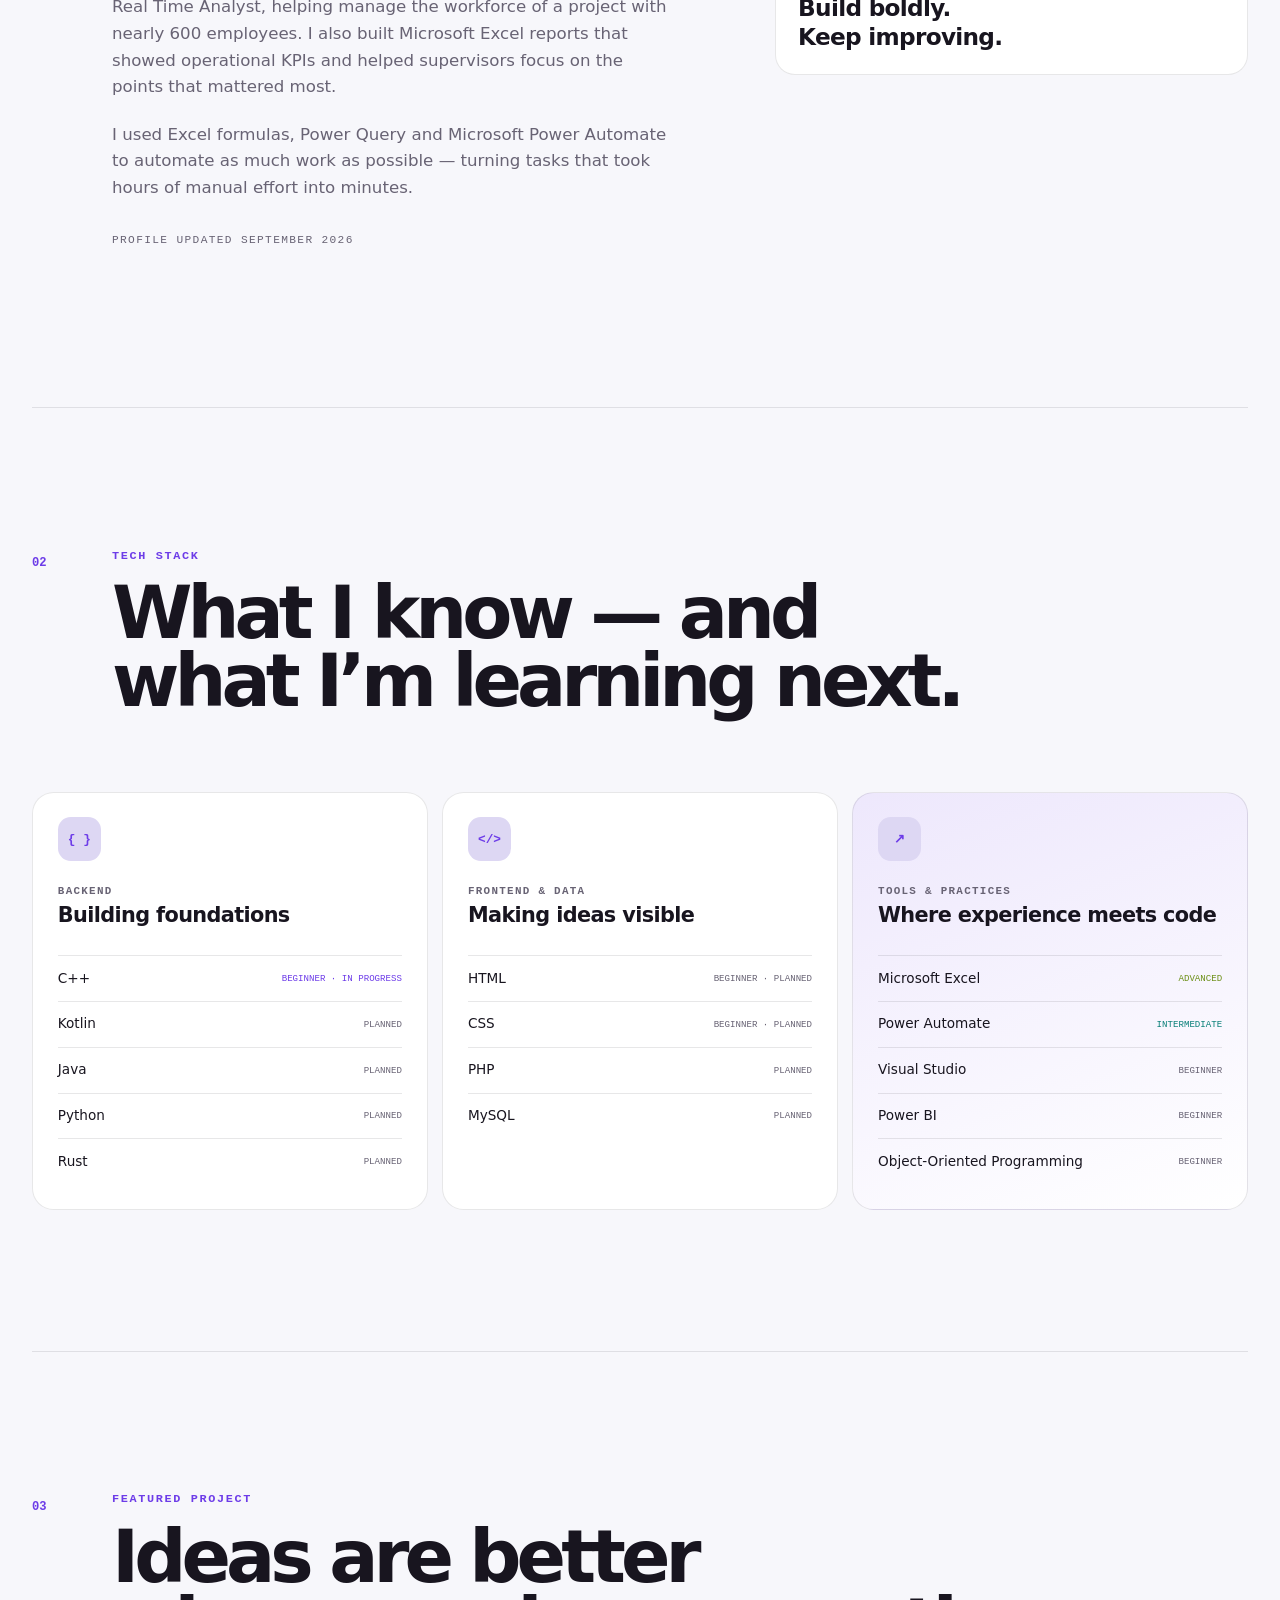
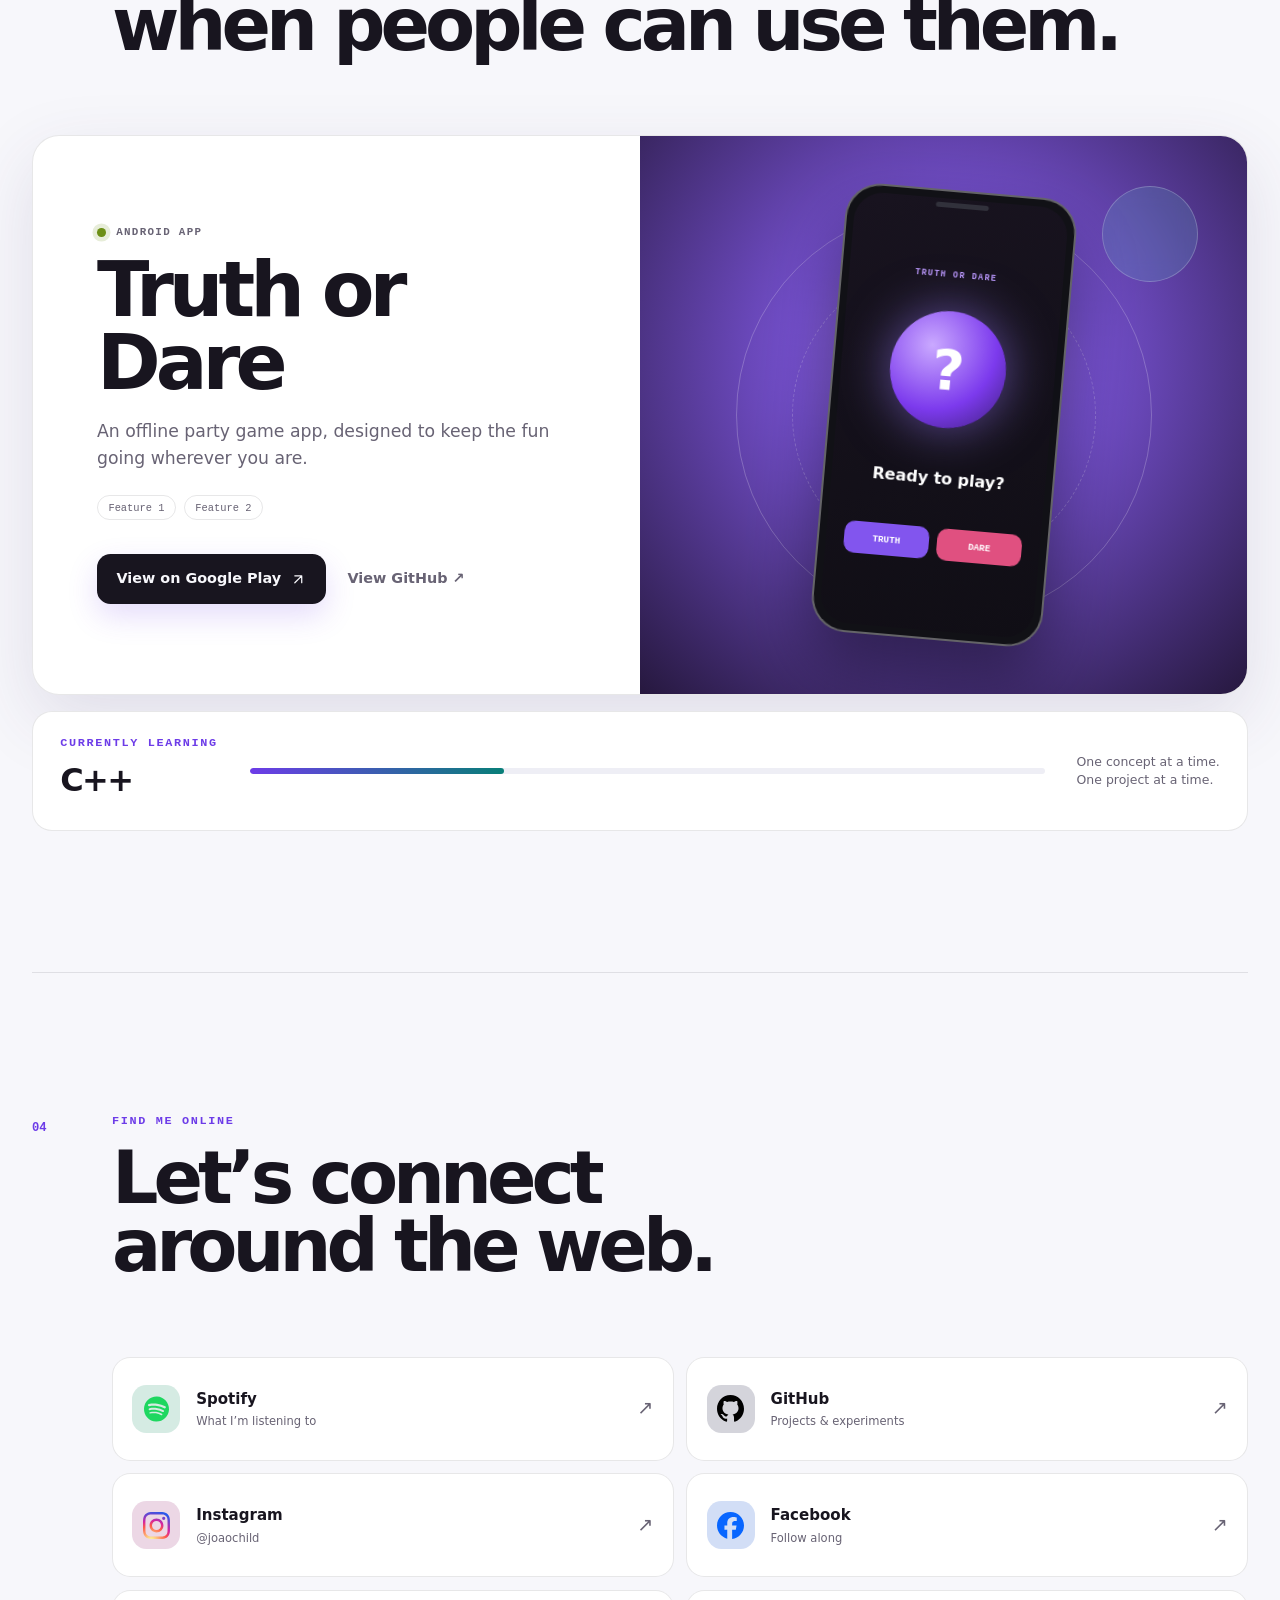
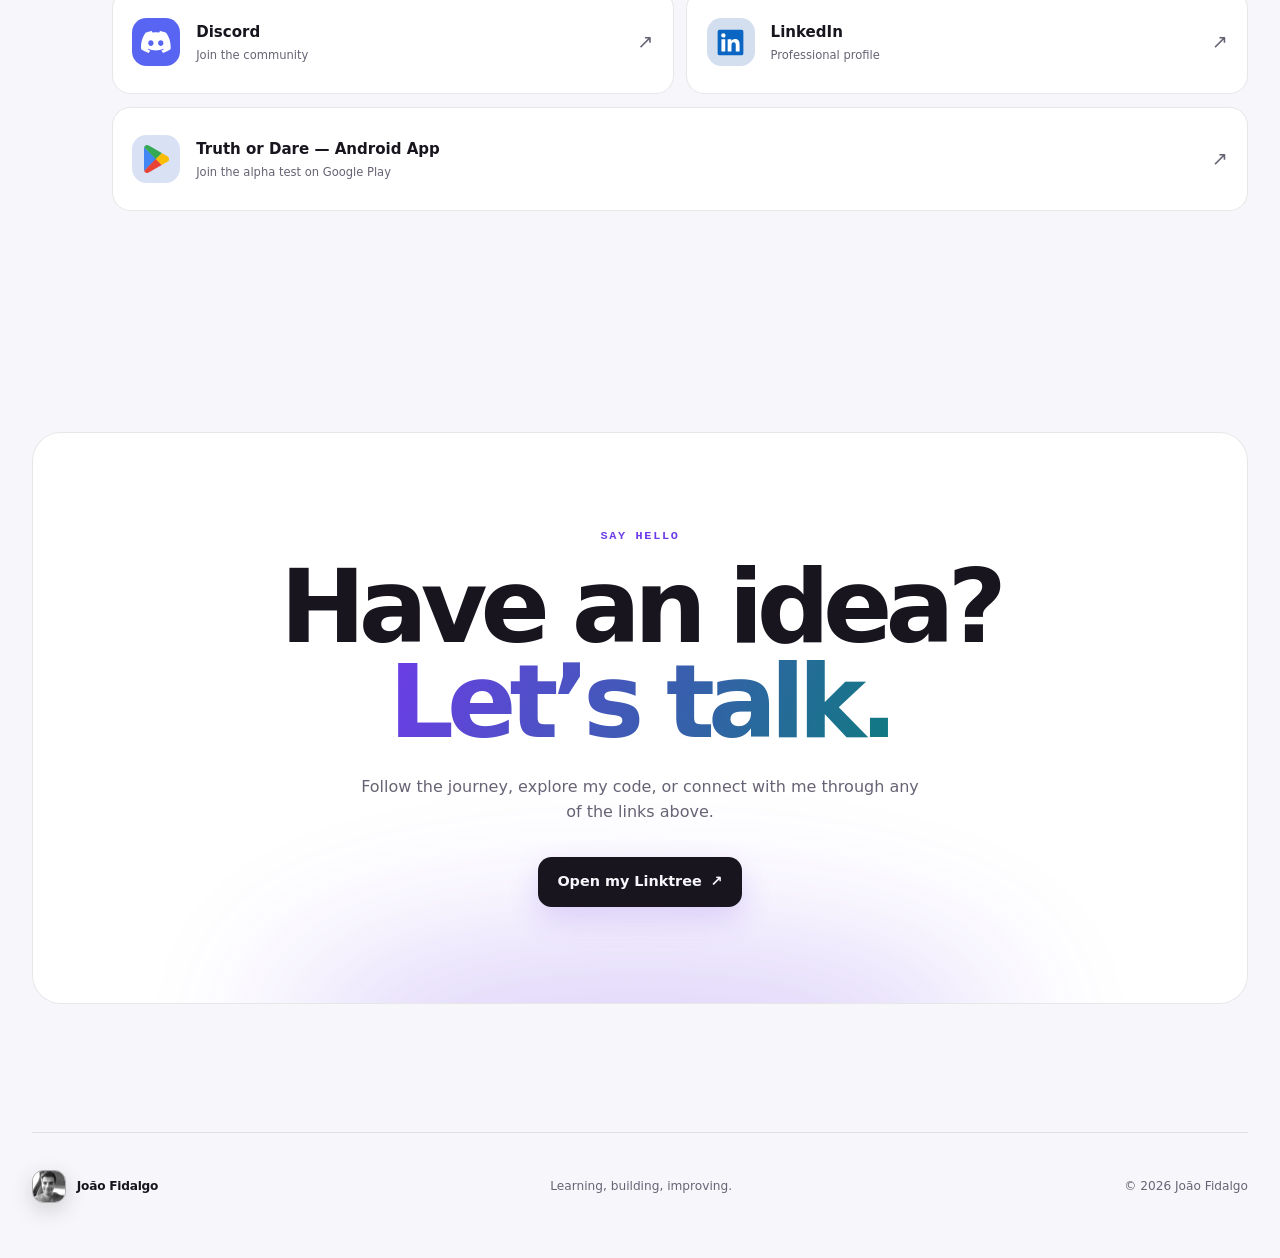
==== commit 96a5aa2a: "Restore floating desktop navbar" ====
--- a/index.html
+++ b/index.html
@@ -12,7 +12,7 @@
     <title>João Fidalgo</title>
     <link rel="icon" type="image/png" href="website/assets/favicon-rounded.png" />
     <link rel="apple-touch-icon" href="website/assets/favicon-rounded.png" />
-    <link rel="stylesheet" href="website/styles.css?v=20261020-5" />
+    <link rel="stylesheet" href="website/styles.css?v=20261020-6" />
     <script>
       (() => {
         const systemTheme = window.matchMedia("(prefers-color-scheme: light)").matches
--- a/website/styles.css
+++ b/website/styles.css
@@ -318,14 +318,7 @@
 
 @media (min-width: 901px) {
   .site-header {
-    top: 0;
-    left: 0;
-    width: 100%;
-    transform: none;
-    padding-inline: max(2rem, calc((100vw - 1680px) / 2));
-    border-right: 0;
-    border-left: 0;
-    border-radius: 0;
+    width: min(calc(100% - 4rem), 1680px);
   }
   main, footer { width: min(calc(100% - 4rem), 1680px); }
   .hero { padding-top: 8rem; }
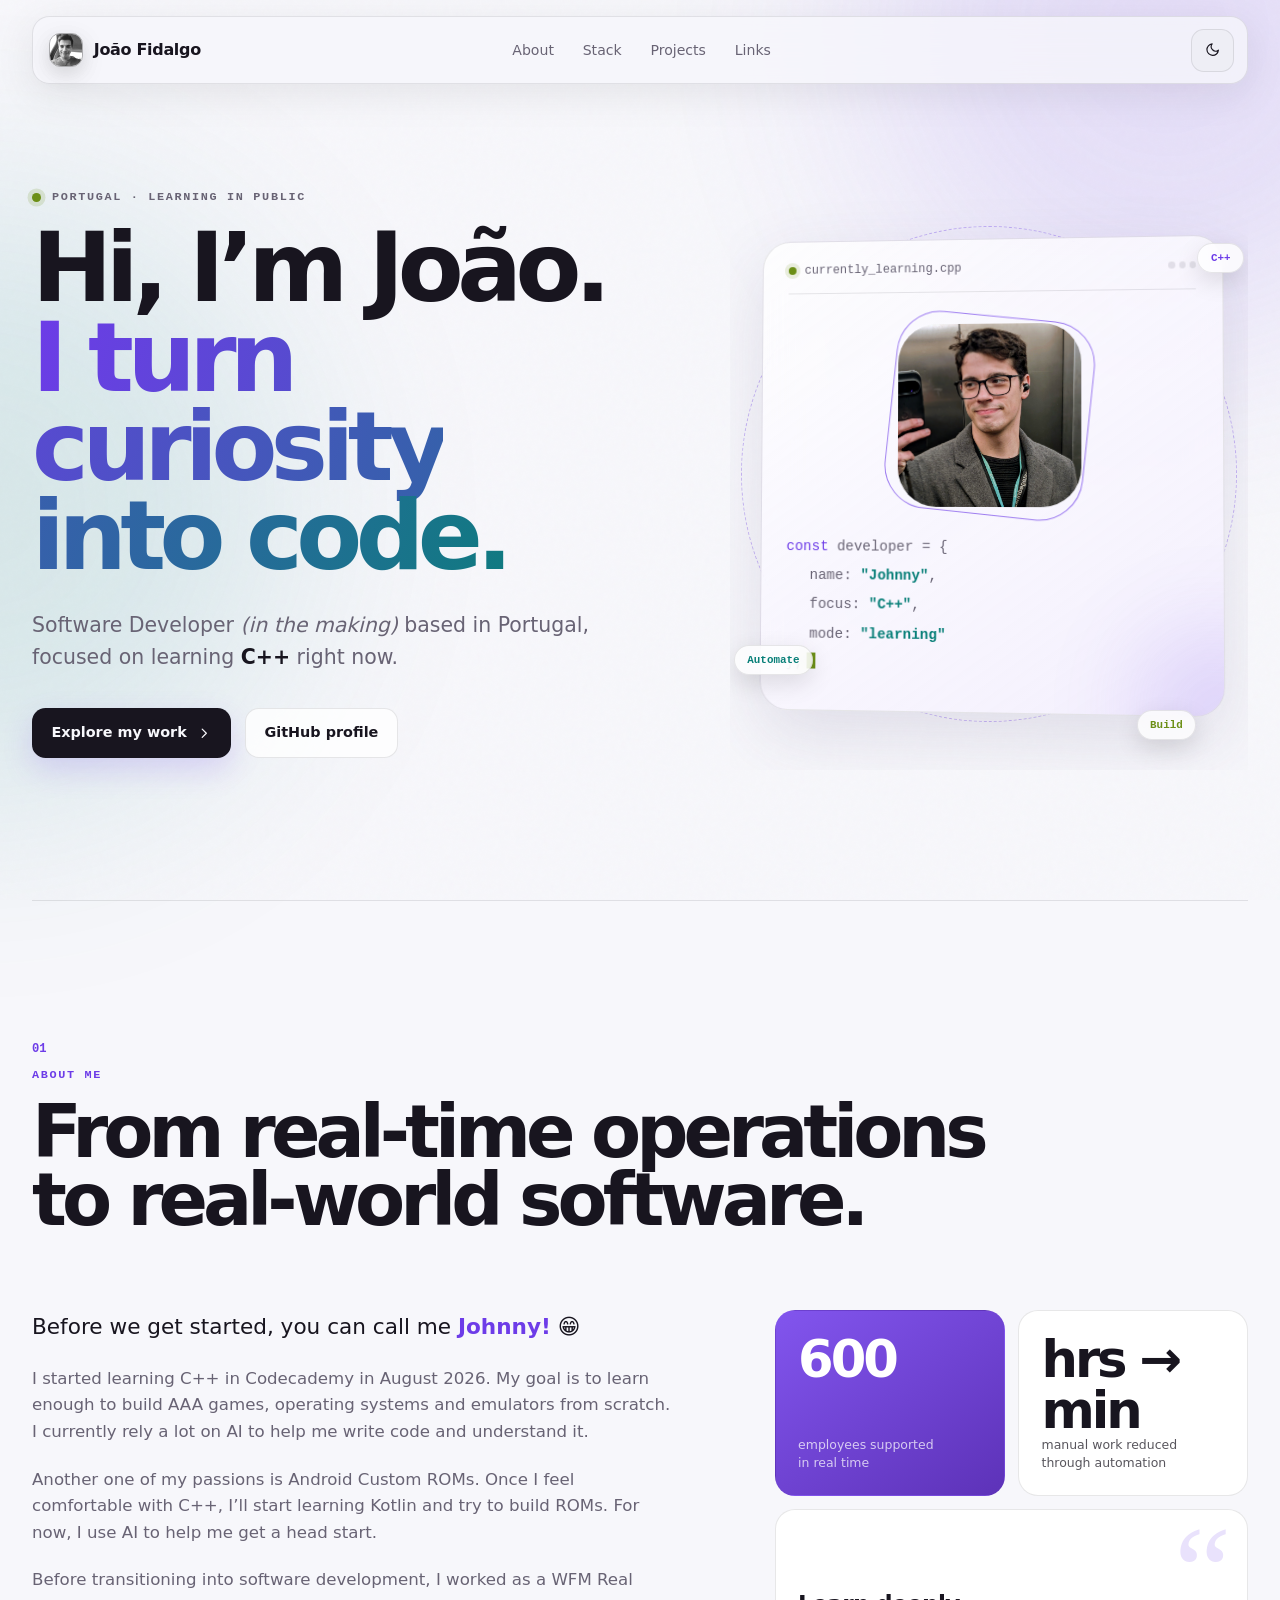
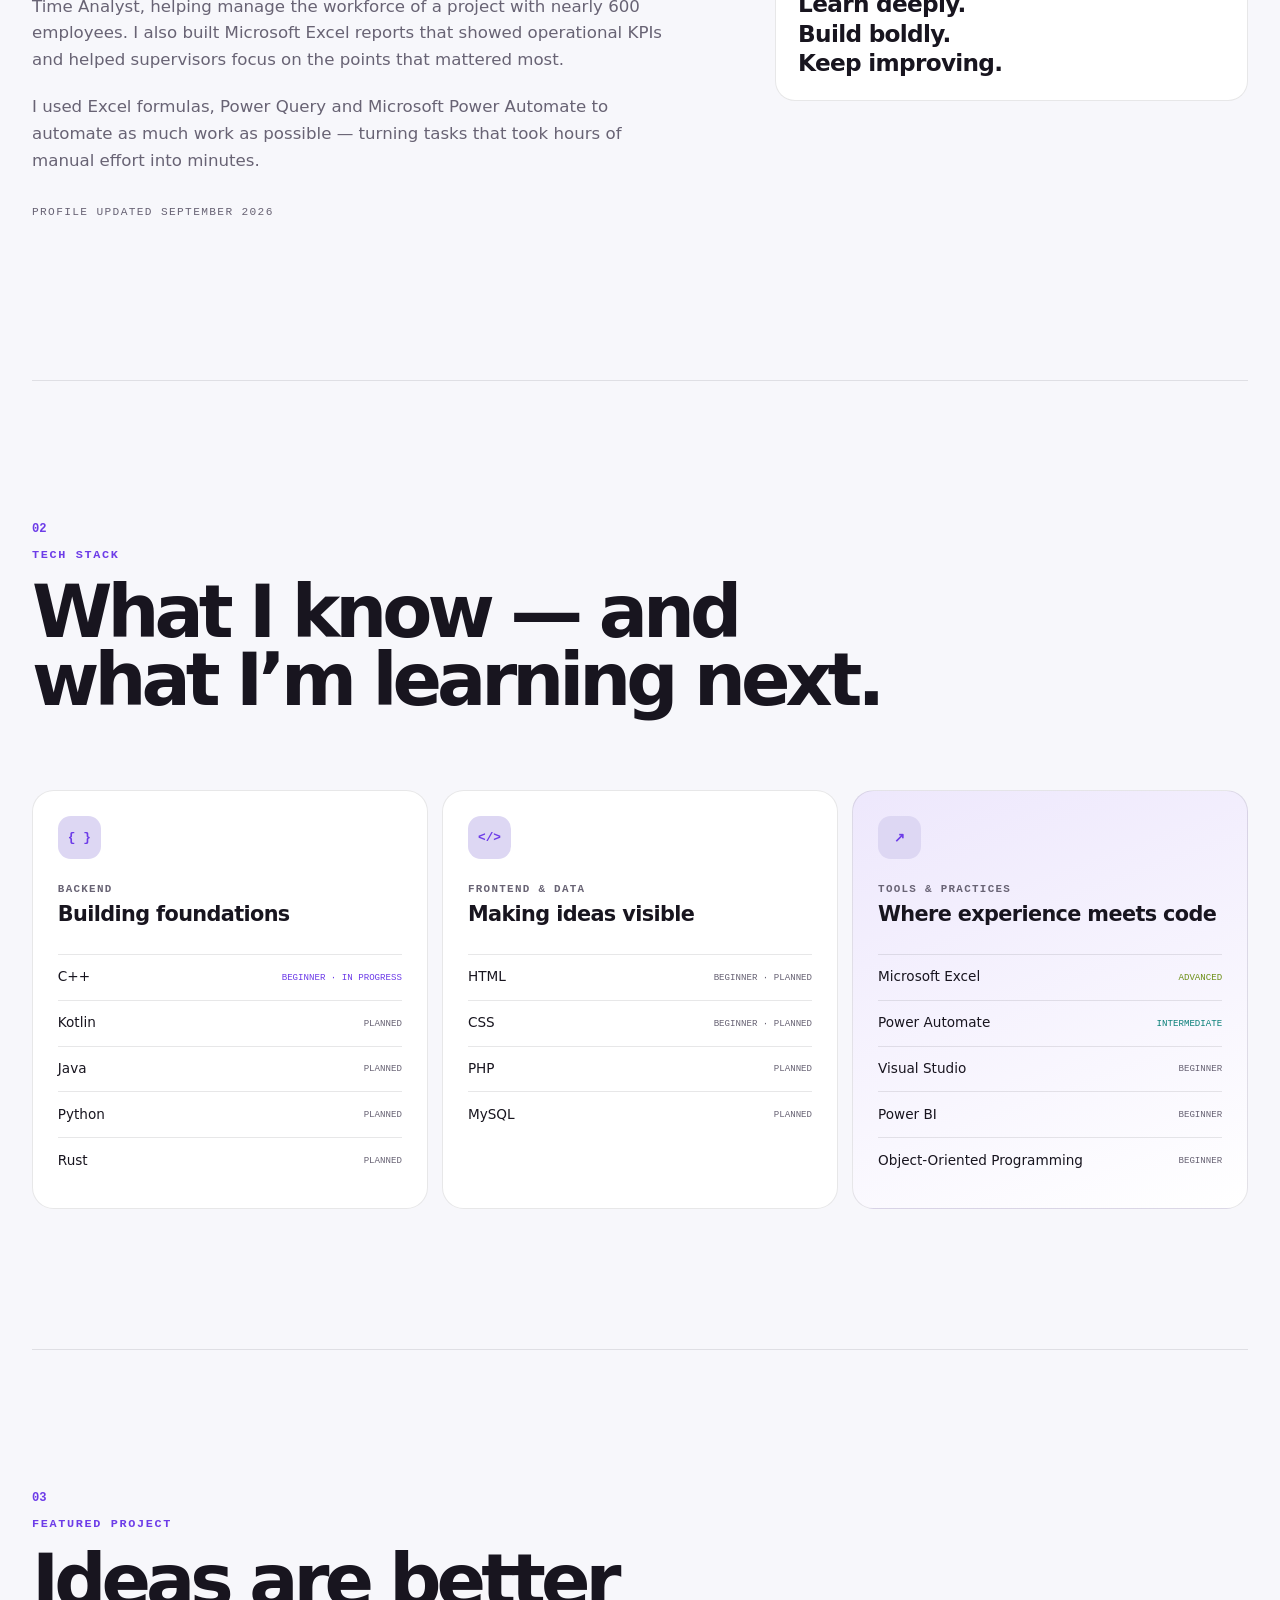
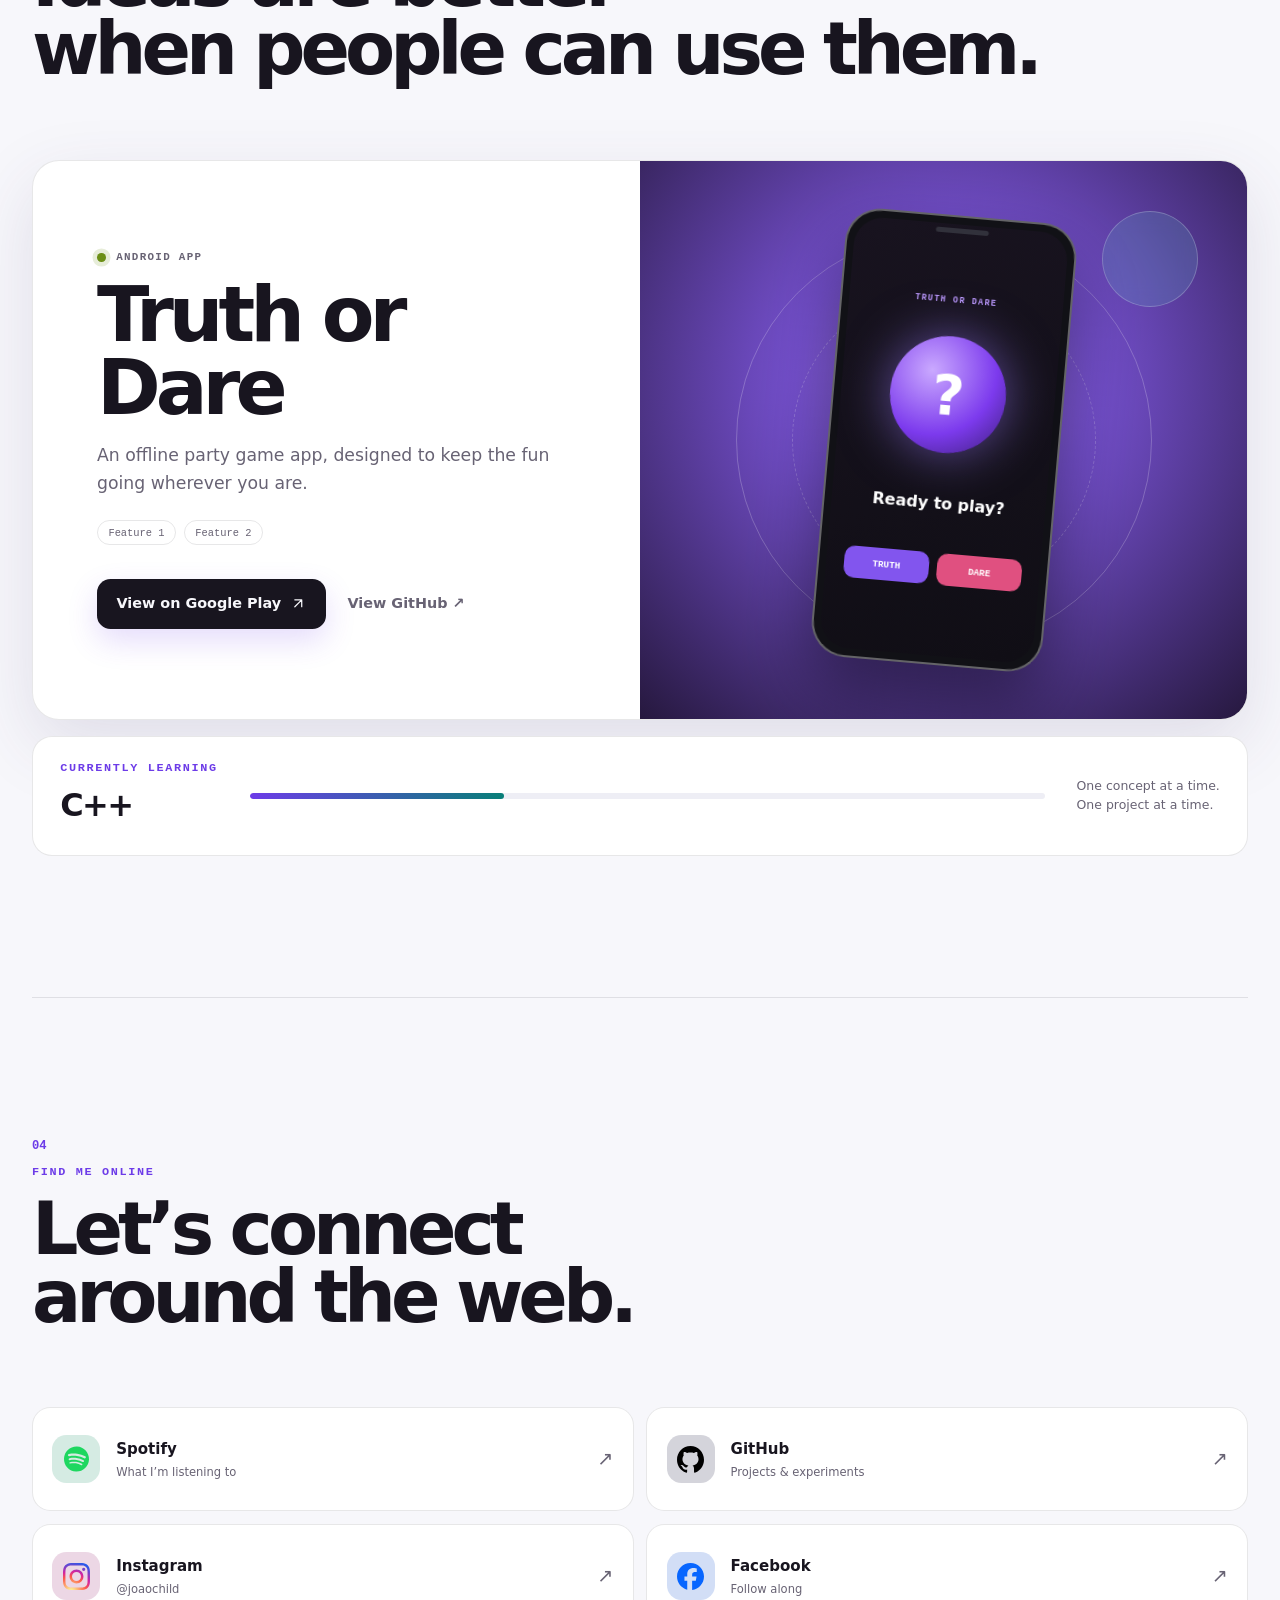
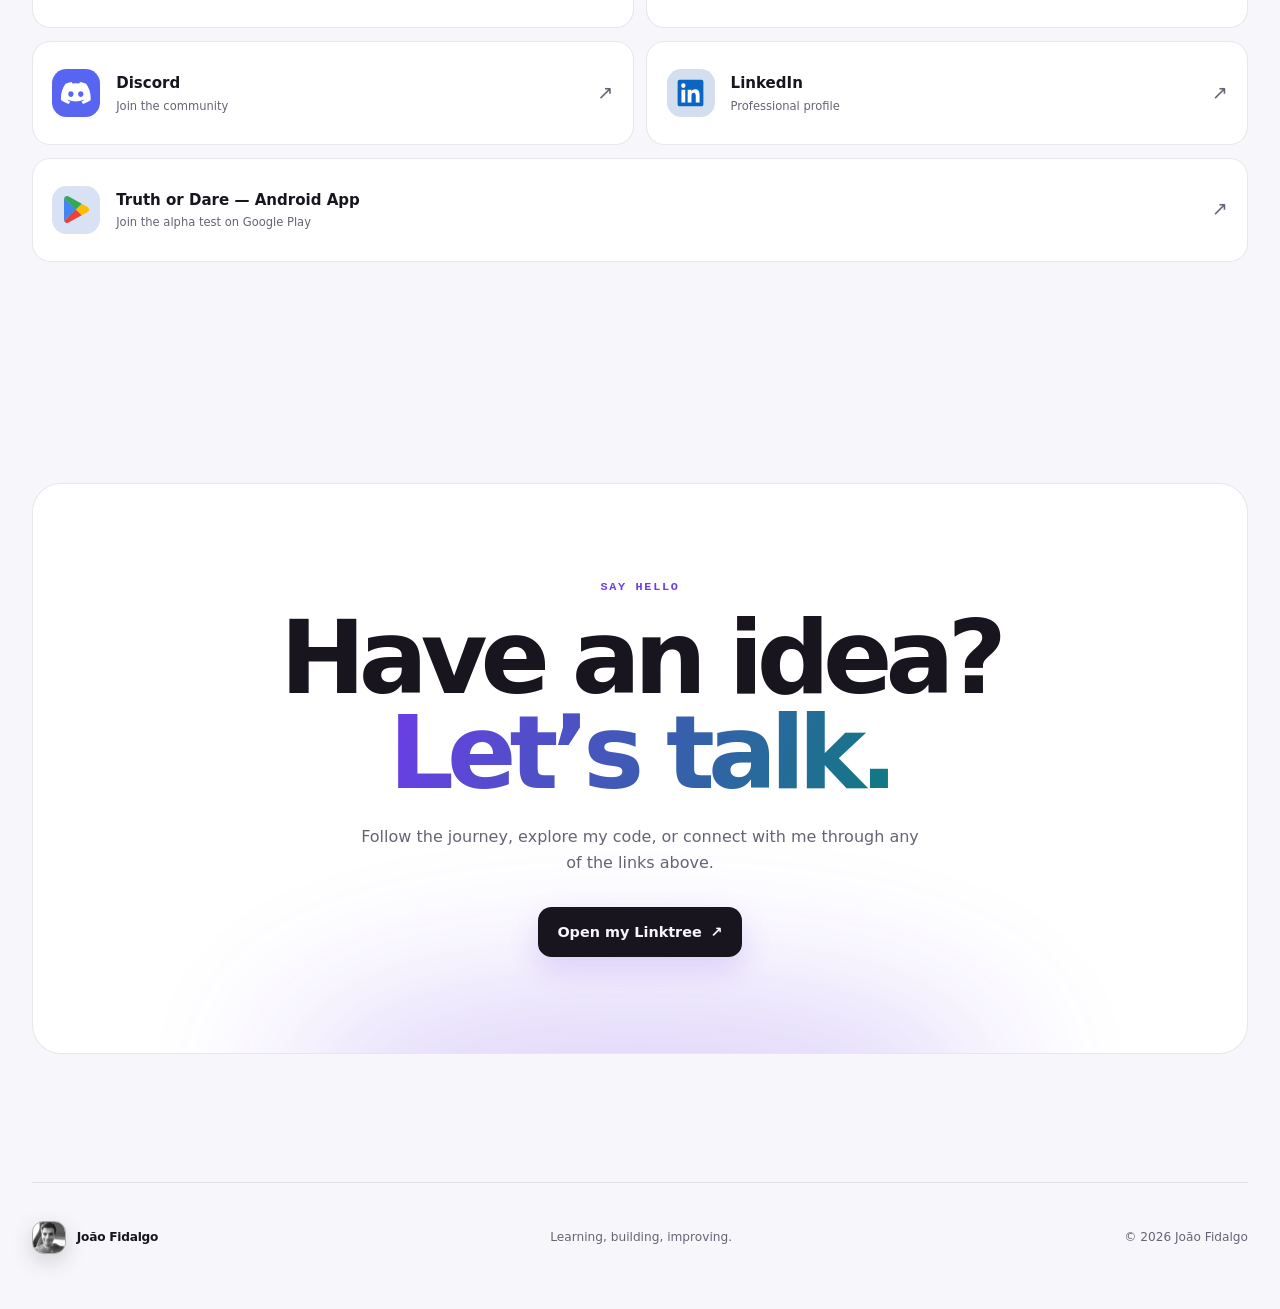
==== commit 77676051: "Align sections with desktop navbar" ====
--- a/index.html
+++ b/index.html
@@ -12,7 +12,7 @@
     <title>João Fidalgo</title>
     <link rel="icon" type="image/png" href="website/assets/favicon-rounded.png" />
     <link rel="apple-touch-icon" href="website/assets/favicon-rounded.png" />
-    <link rel="stylesheet" href="website/styles.css?v=20261020-6" />
+    <link rel="stylesheet" href="website/styles.css?v=20261020-7" />
     <script>
       (() => {
         const systemTheme = window.matchMedia("(prefers-color-scheme: light)").matches
--- a/website/styles.css
+++ b/website/styles.css
@@ -206,12 +206,12 @@
 .tag-three { bottom: 5%; right: 10%; animation-delay: -3.2s; color: var(--lime); }
 
 .section { padding: clamp(6rem, 11vw, 10rem) 0; border-top: 1px solid var(--line); }
-.section-heading { display: grid; grid-template-columns: 4rem 1fr; gap: 1rem; margin-bottom: clamp(3rem, 6vw, 5rem); }
-.section-number { color: var(--purple); font: 700 .76rem ui-monospace, SFMono-Regular, Menlo, monospace; padding-top: .45rem; }
+.section-heading { display: flex; flex-direction: column; gap: .75rem; margin-bottom: clamp(3rem, 6vw, 5rem); }
+.section-number { color: var(--purple); font: 700 .76rem ui-monospace, SFMono-Regular, Menlo, monospace; }
 .kicker { margin: 0 0 1rem; color: var(--purple); }
 .section-heading h2 { font-size: clamp(2.7rem, 5.7vw, 5.4rem); }
 .about-grid { display: grid; grid-template-columns: 1.15fr .85fr; gap: clamp(3rem, 8vw, 7rem); }
-.about-copy { padding-left: 5rem; }
+.about-copy { padding-left: 0; }
 .about-copy p { margin: 0 0 1.3rem; color: var(--muted); font-size: 1.04rem; }
 .about-copy .intro { color: var(--text); font-size: 1.35rem; }
 .about-copy strong { color: var(--purple); }
@@ -271,7 +271,7 @@
 .progress-track { height: .38rem; overflow: hidden; border-radius: 99px; background: var(--surface-strong); }
 .progress-track span { display: block; width: 32%; height: 100%; border-radius: inherit; background: linear-gradient(90deg, var(--purple), var(--cyan)); animation: progress-glow 3s ease-in-out infinite; }
 
-.links-grid { display: grid; grid-template-columns: repeat(2, 1fr); gap: .8rem; padding-left: 5rem; }
+.links-grid { display: grid; grid-template-columns: repeat(2, 1fr); gap: .8rem; padding-left: 0; }
 .social-link { display: grid; grid-template-columns: auto 1fr auto; align-items: center; gap: 1rem; min-height: 6.5rem; padding: 1rem 1.2rem; border: 1px solid var(--line); border-radius: 1.15rem; background: var(--surface); transition: transform 200ms ease, border-color 200ms ease, box-shadow 200ms ease; }
 .social-link:hover { transform: translateY(-4px); border-color: var(--brand-color, var(--purple)); box-shadow: 0 15px 35px color-mix(in srgb, var(--brand-color, var(--purple)) 12%, transparent); }
 .social-icon { display: grid; width: 3rem; height: 3rem; place-items: center; border-radius: .9rem; background: color-mix(in srgb, var(--brand-color, var(--purple)) 12%, var(--surface-strong)); }
@@ -329,7 +329,6 @@
   .hero-copy { max-width: 47rem; }
   .hero-visual { min-height: 38rem; }
   .about-grid { grid-template-columns: 1fr; }
-  .about-copy, .links-grid { padding-left: 0; }
   .impact-panel { max-width: 42rem; }
   .stack-grid { grid-template-columns: 1fr 1fr; }
   .featured-stack { grid-column: 1 / -1; }
@@ -380,7 +379,6 @@
   .tag-one { right: .1rem; }
   .tag-two { left: .1rem; }
   .section { padding: 5rem 0; }
-  .section-heading { grid-template-columns: 2.25rem 1fr; }
   .section-heading h2 { font-size: clamp(2.55rem, 12vw, 4rem); }
   .stack-grid, .links-grid { grid-template-columns: 1fr; }
   .featured-stack, .social-link.wide { grid-column: auto; }
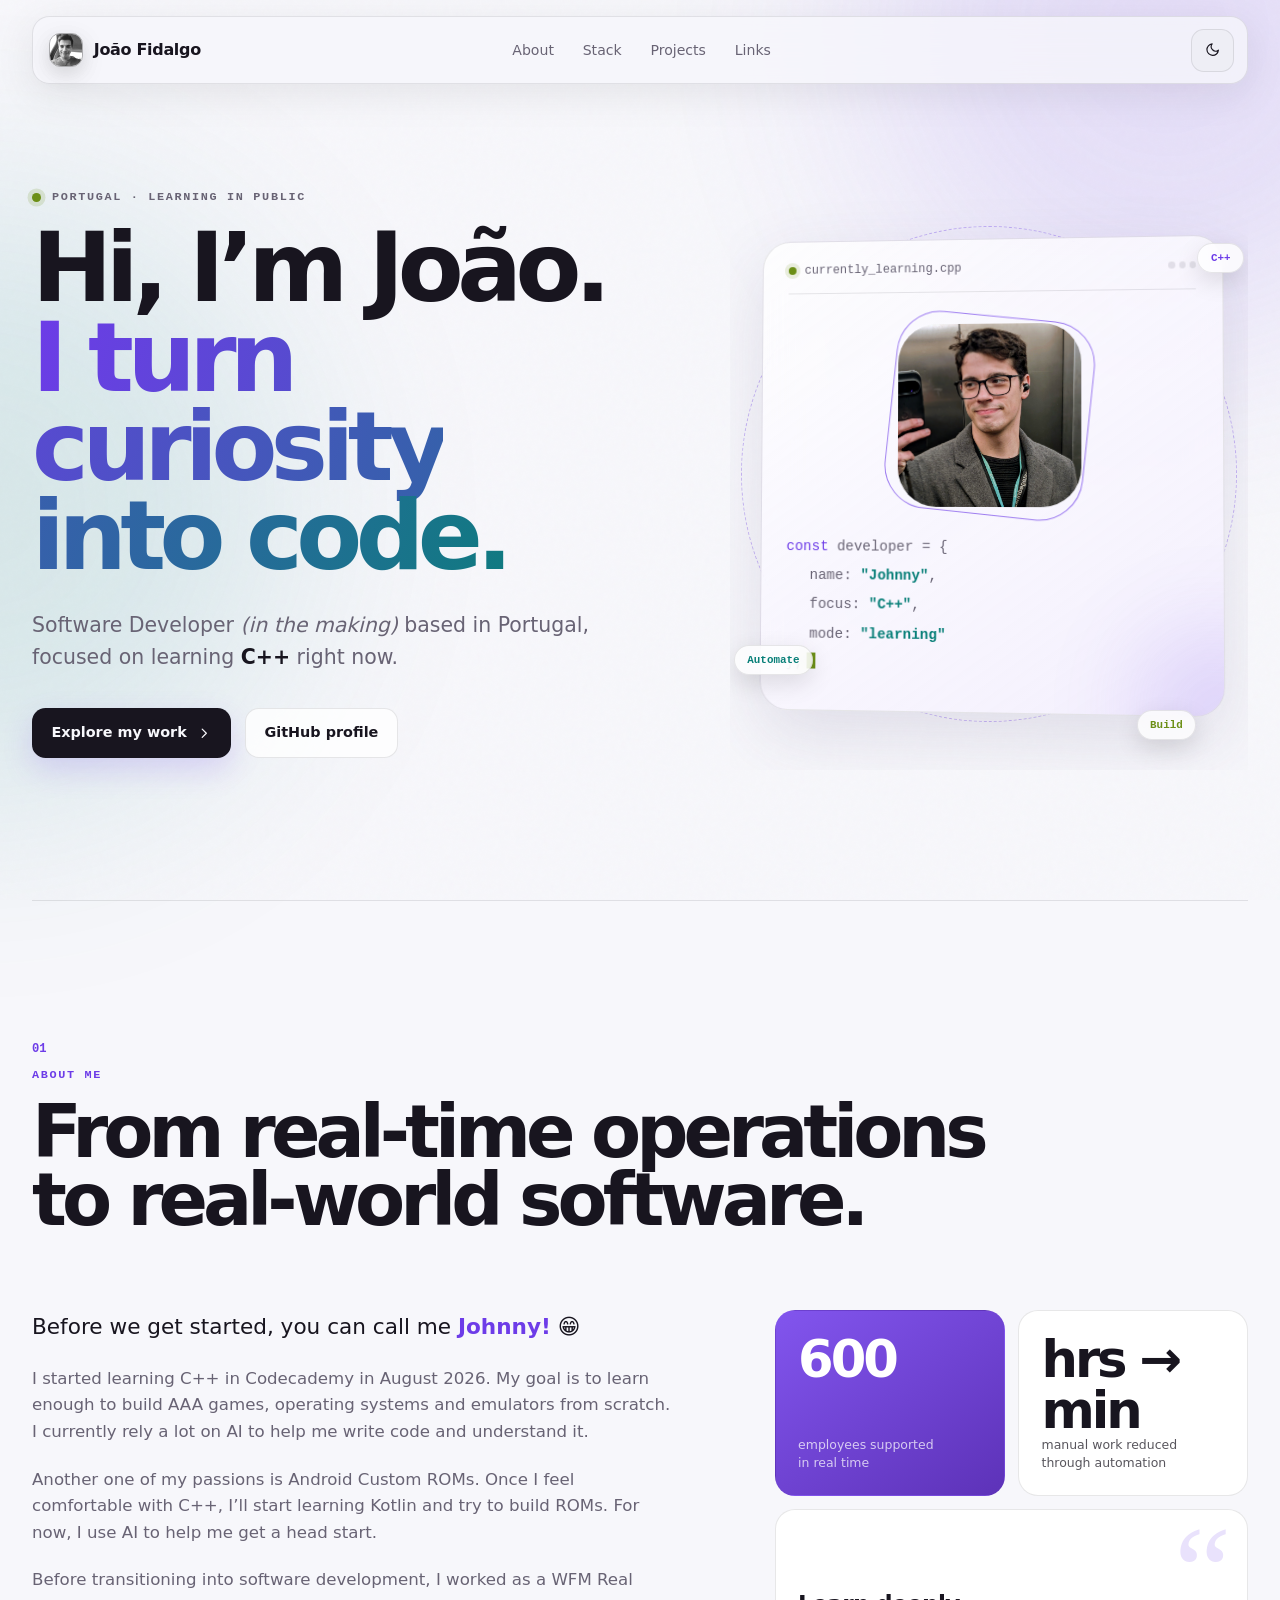
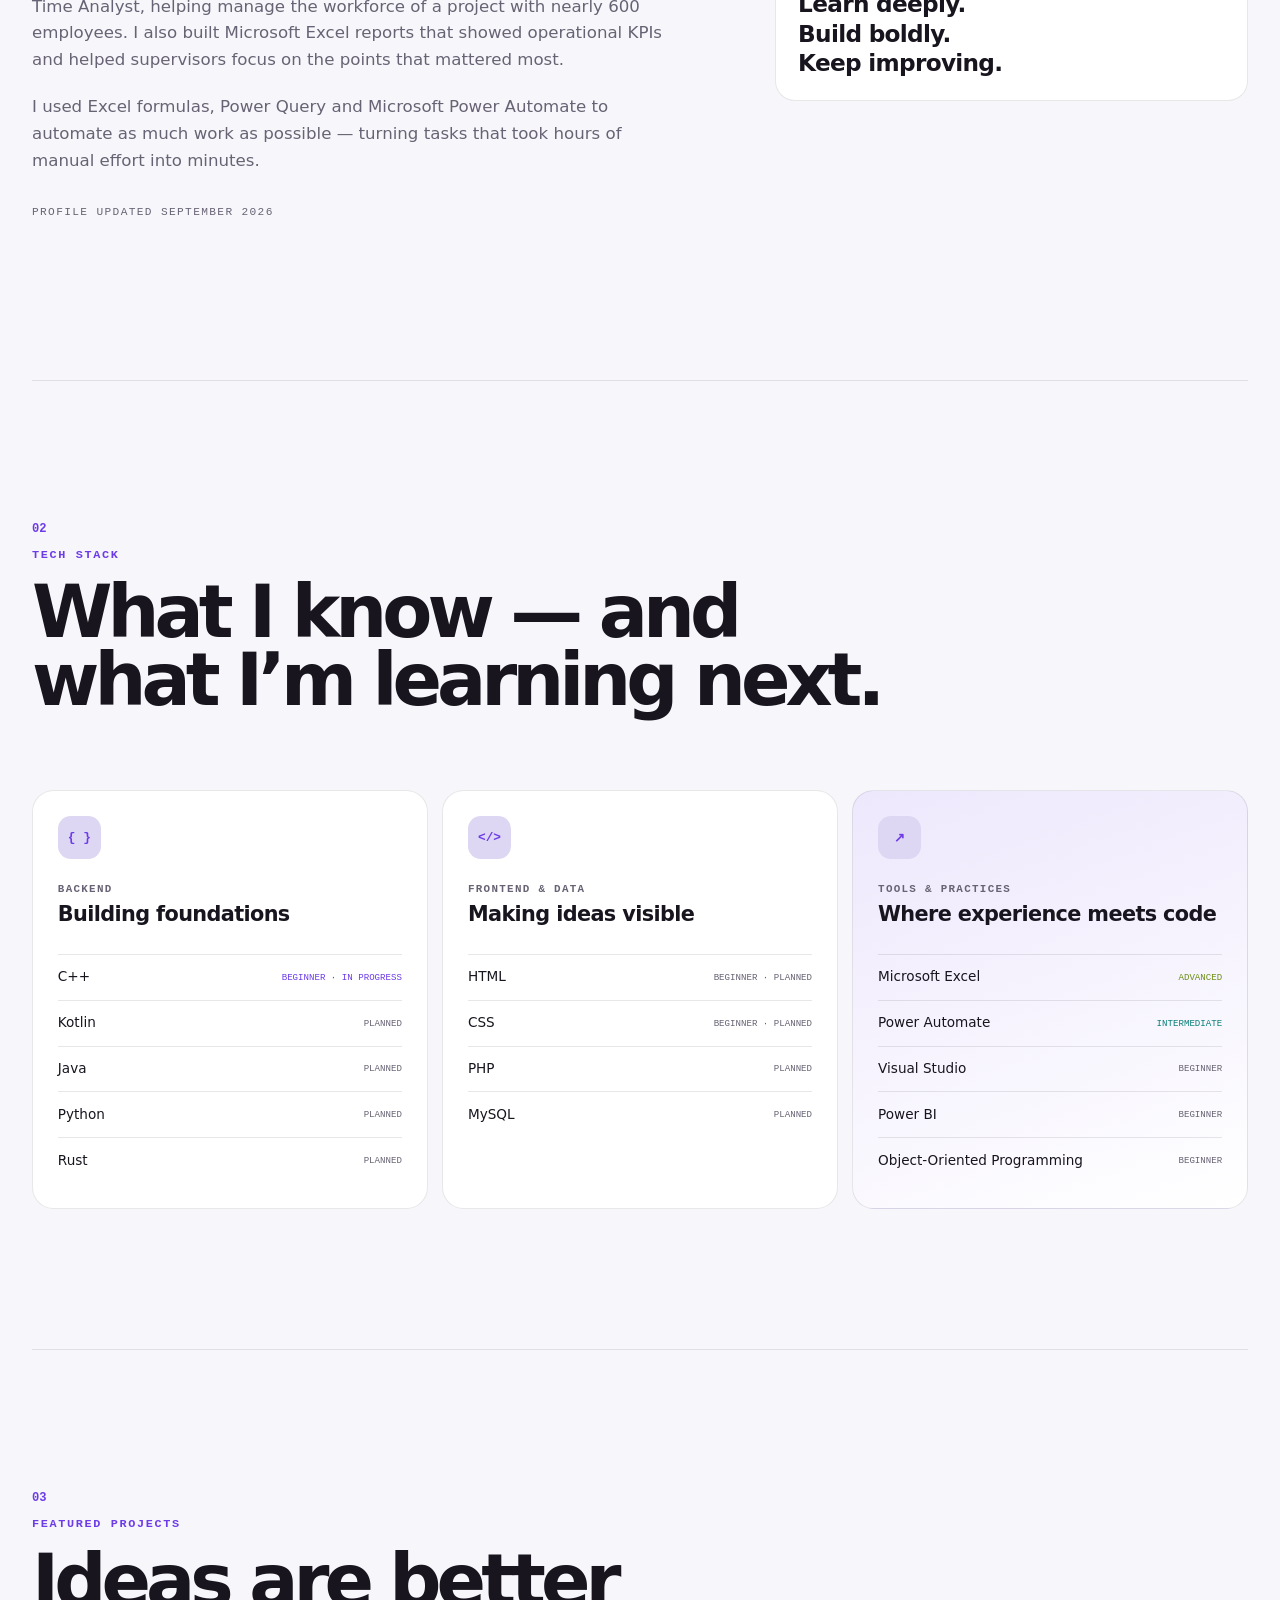
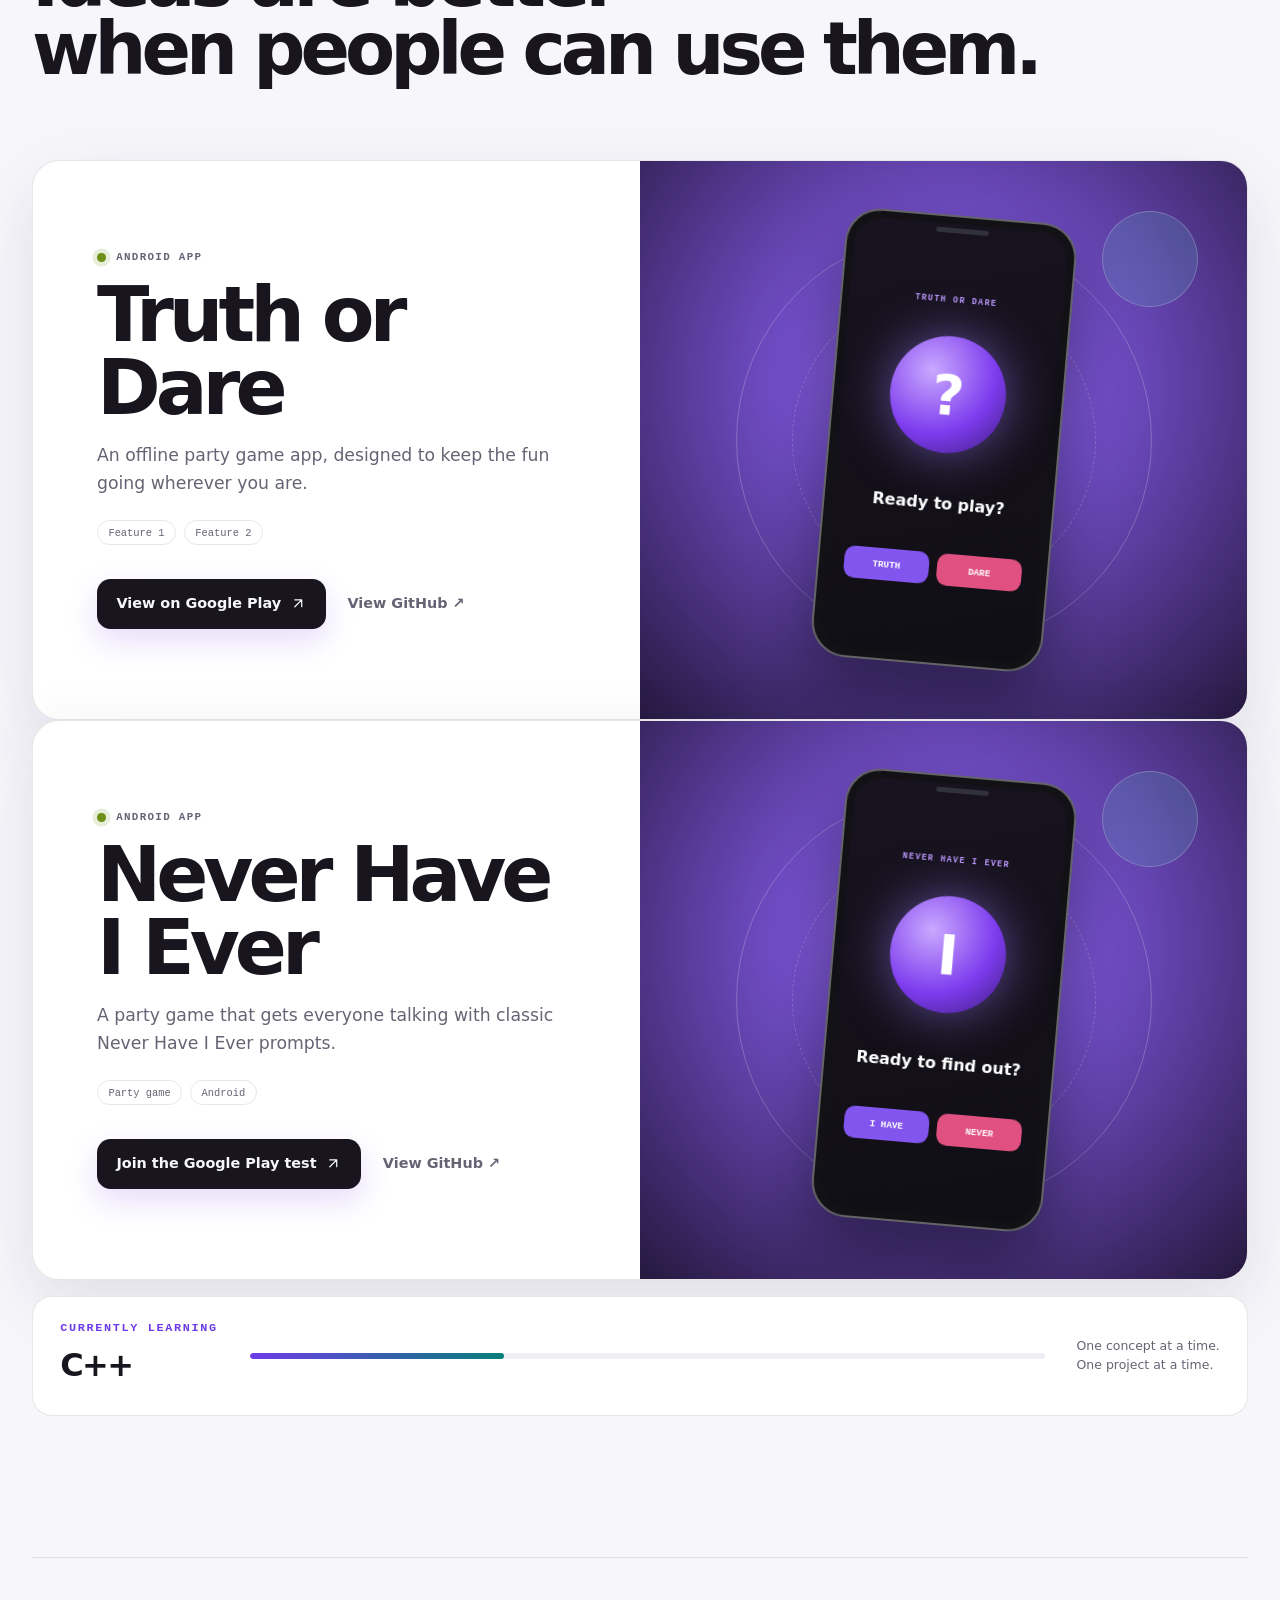
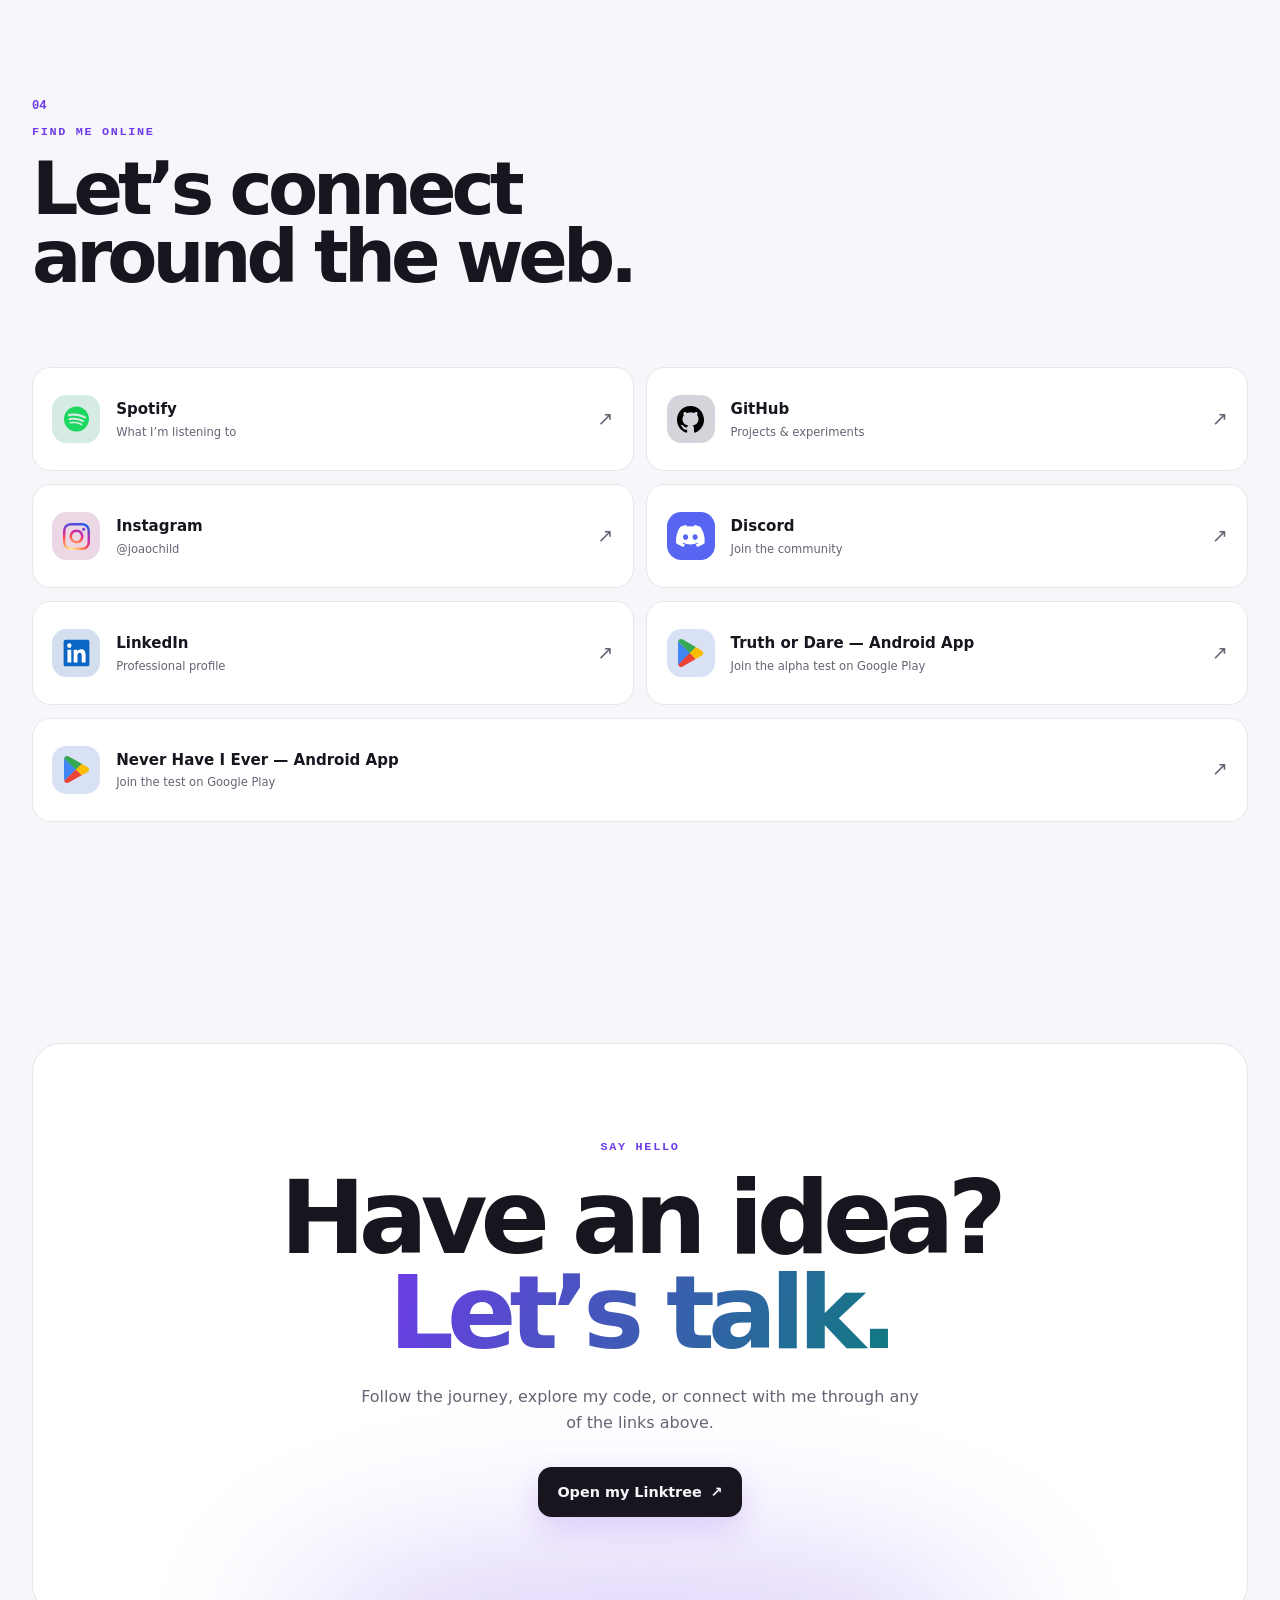
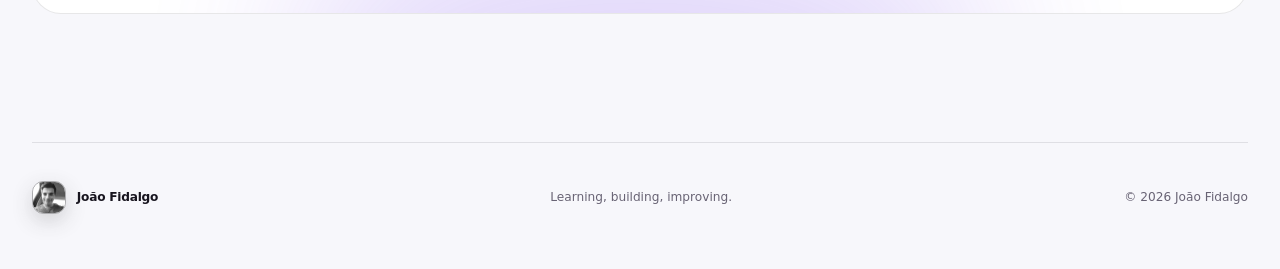
==== commit 6b5fff9e: "Add Never Have I Ever app to portfolio" ====
--- a/index.html
+++ b/index.html
@@ -12,7 +12,7 @@
     <title>João Fidalgo</title>
     <link rel="icon" type="image/png" href="website/assets/favicon-rounded.png" />
     <link rel="apple-touch-icon" href="website/assets/favicon-rounded.png" />
-    <link rel="stylesheet" href="website/styles.css?v=20261020-7" />
+    <link rel="stylesheet" href="website/styles.css?v=20261020-8" />
     <script>
       (() => {
         const systemTheme = window.matchMedia("(prefers-color-scheme: light)").matches
@@ -205,7 +205,7 @@
         <div class="section-heading reveal">
           <span class="section-number">03</span>
           <div>
-            <p class="kicker">Featured project</p>
+            <p class="kicker">Featured projects</p>
             <h2>Ideas are better<br />when people can use them.</h2>
           </div>
         </div>
@@ -243,6 +243,39 @@
           </div>
         </article>
 
+        <article class="project-card never-have-i-ever reveal">
+          <div class="project-copy">
+            <div class="project-badge"><span></span> Android app</div>
+            <h3>Never Have I Ever</h3>
+            <p class="project-description">A party game that gets everyone talking with classic Never Have I Ever prompts.</p>
+            <ul class="project-features" aria-label="Never Have I Ever highlights">
+              <li>Party game</li>
+              <li>Android</li>
+            </ul>
+            <div class="project-actions">
+              <a class="button primary" href="https://play.google.com/apps/testing/game.neverhaveiever" target="_blank" rel="noreferrer">
+                Join the Google Play test
+                <svg viewBox="0 0 24 24" aria-hidden="true"><path d="M7 17 17 7M7 7h10v10"/></svg>
+              </a>
+              <a class="text-link" href="https://github.com/joaofidalgo1998" target="_blank" rel="noreferrer">View GitHub <span>↗</span></a>
+            </div>
+          </div>
+          <div class="project-art" aria-hidden="true">
+            <div class="phone">
+              <div class="phone-speaker"></div>
+              <div class="app-screen">
+                <span class="mini-label">NEVER HAVE I EVER</span>
+                <div class="game-orb">I</div>
+                <p>Ready to find out?</p>
+                <div class="game-buttons"><i>I HAVE</i><i>NEVER</i></div>
+              </div>
+            </div>
+            <div class="shape shape-a"></div>
+            <div class="shape shape-b"></div>
+            <div class="shape shape-c"></div>
+          </div>
+        </article>
+
         <div class="learning-strip reveal">
           <div>
             <p class="kicker">Currently learning</p>
@@ -274,17 +307,17 @@
           <a class="social-link instagram reveal" href="https://instagram.com/joaochild" target="_blank" rel="noreferrer">
             <span class="social-icon"><img src="website/assets/brands/instagram.svg" alt="" aria-hidden="true" /></span><span><strong>Instagram</strong><small>@joaochild</small></span><i>↗</i>
           </a>
-          <a class="social-link facebook reveal" href="https://facebook.com/joaochiId/" target="_blank" rel="noreferrer">
-            <span class="social-icon"><img src="website/assets/brands/facebook.svg" alt="" aria-hidden="true" /></span><span><strong>Facebook</strong><small>Follow along</small></span><i>↗</i>
-          </a>
           <a class="social-link discord reveal" href="https://discord.gg/EJ7ThCgw4g" target="_blank" rel="noreferrer">
             <span class="social-icon"><img src="website/assets/brands/discord.svg" alt="" aria-hidden="true" /></span><span><strong>Discord</strong><small>Join the community</small></span><i>↗</i>
           </a>
           <a class="social-link linkedin reveal" href="https://linkedin.com/in/joaofidalgo1998" target="_blank" rel="noreferrer">
             <span class="social-icon"><img src="website/assets/brands/linkedin.svg" alt="" aria-hidden="true" /></span><span><strong>LinkedIn</strong><small>Professional profile</small></span><i>↗</i>
           </a>
-          <a class="social-link playstore reveal wide" href="https://play.google.com/apps/testing/game.truthordare" target="_blank" rel="noreferrer">
+          <a class="social-link playstore reveal" href="https://play.google.com/apps/testing/game.truthordare" target="_blank" rel="noreferrer">
             <span class="social-icon"><img src="website/assets/brands/google-play.svg" alt="" aria-hidden="true" /></span><span><strong>Truth or Dare — Android App</strong><small>Join the alpha test on Google Play</small></span><i>↗</i>
+          </a>
+          <a class="social-link playstore reveal wide" href="https://play.google.com/apps/testing/game.neverhaveiever" target="_blank" rel="noreferrer">
+            <span class="social-icon"><img src="website/assets/brands/google-play.svg" alt="" aria-hidden="true" /></span><span><strong>Never Have I Ever — Android App</strong><small>Join the test on Google Play</small></span><i>↗</i>
           </a>
         </div>
       </section>
